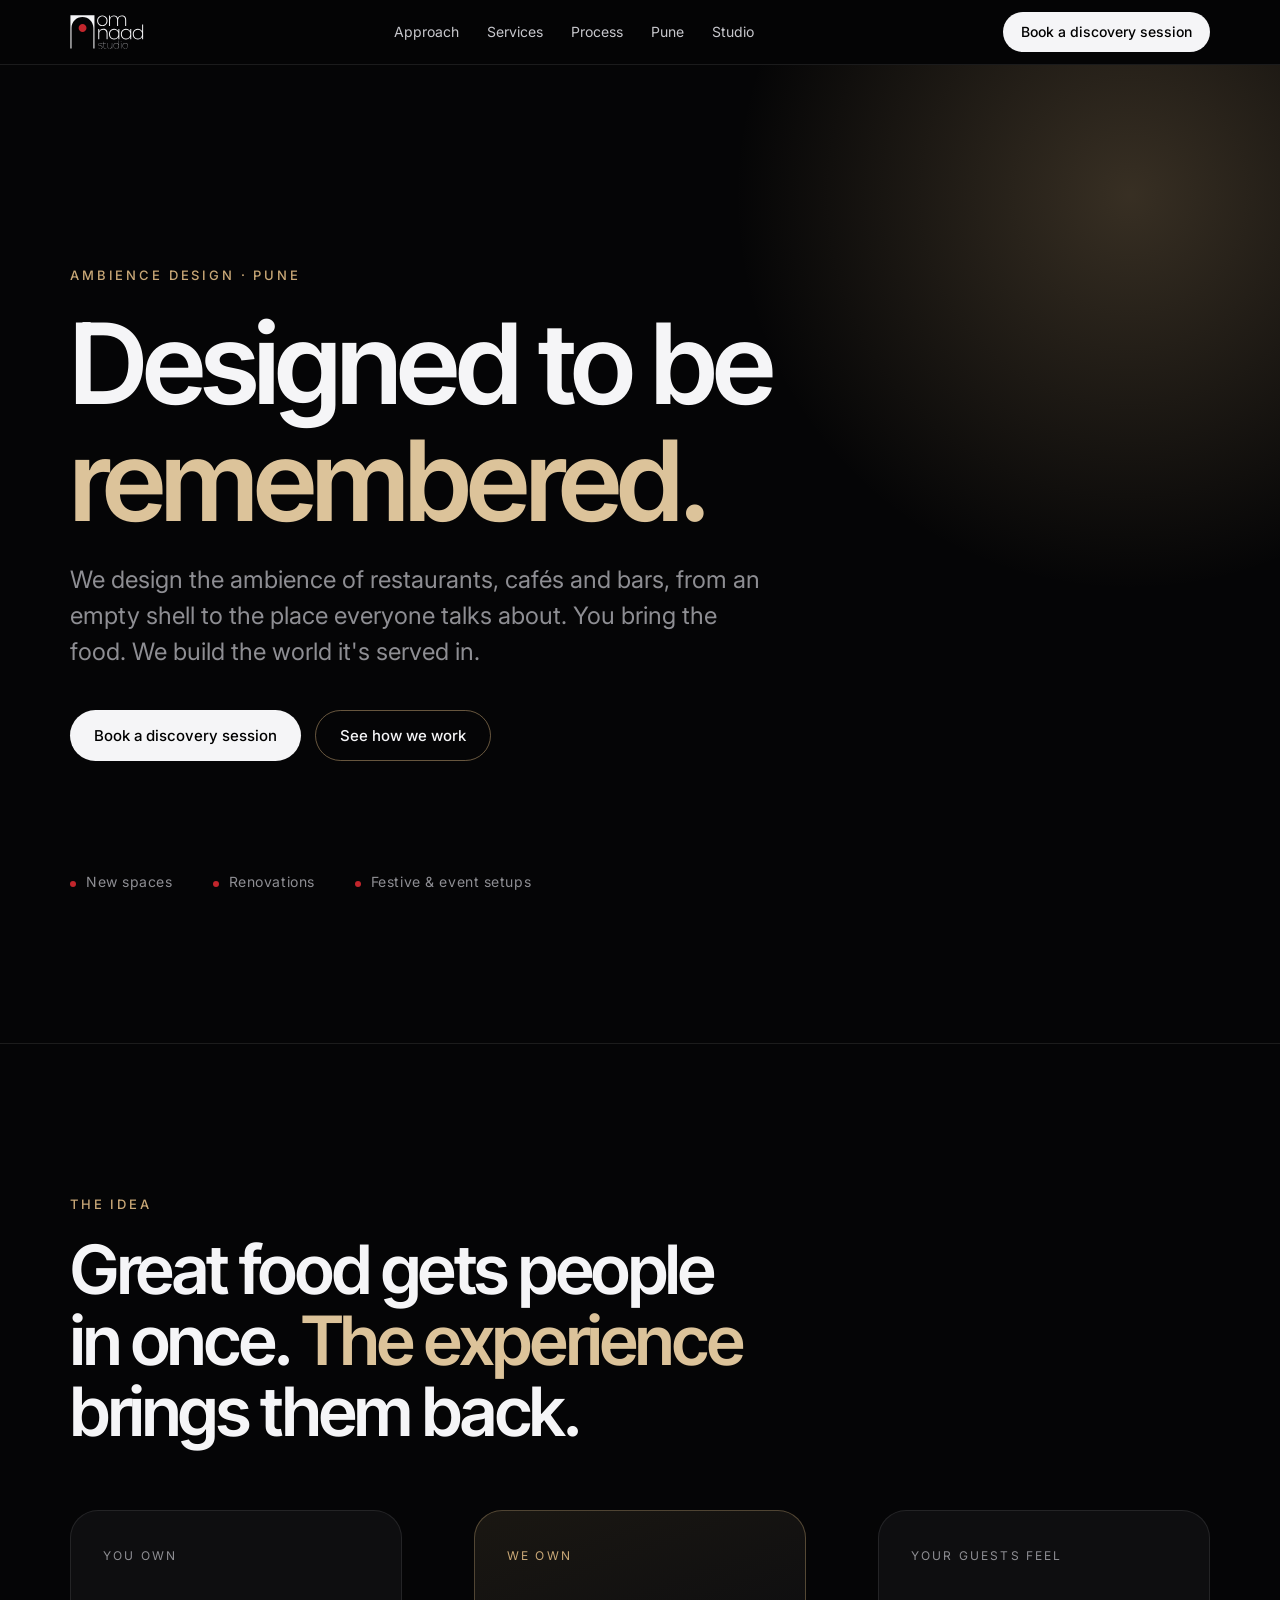
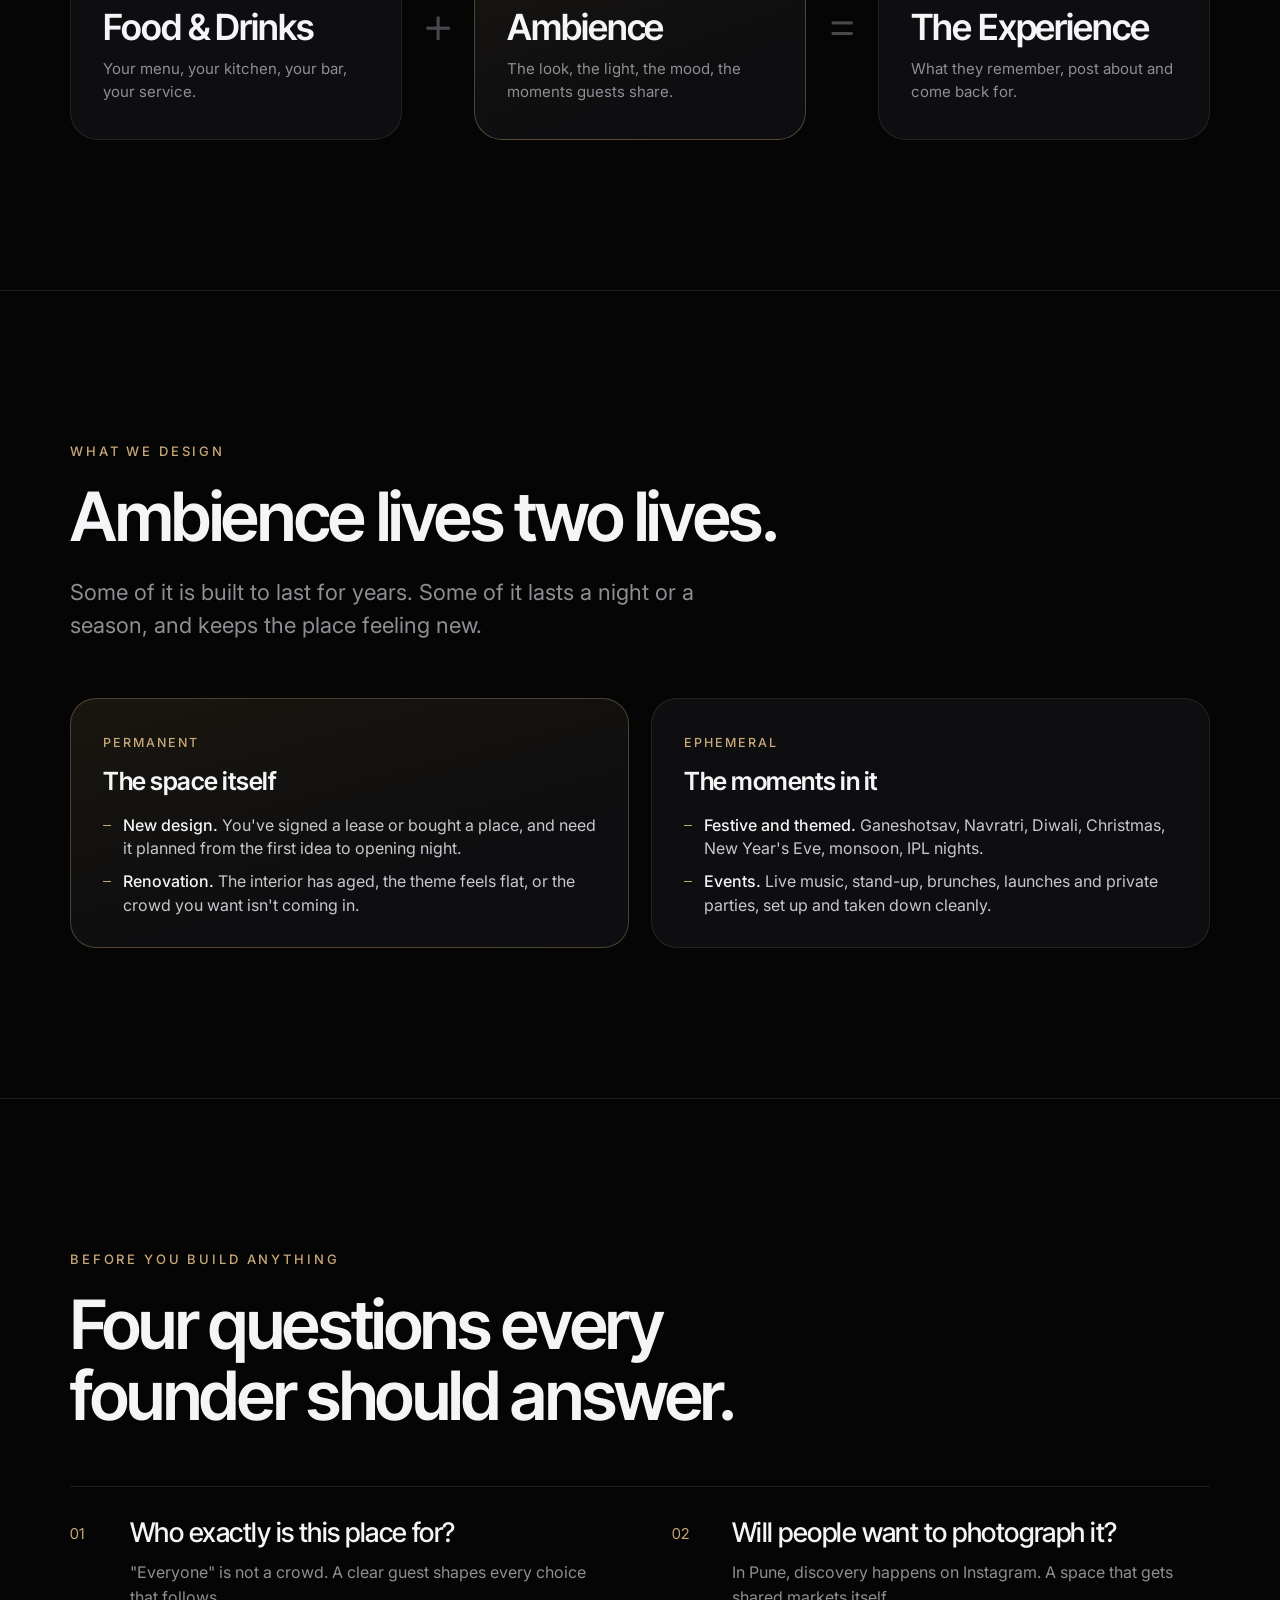
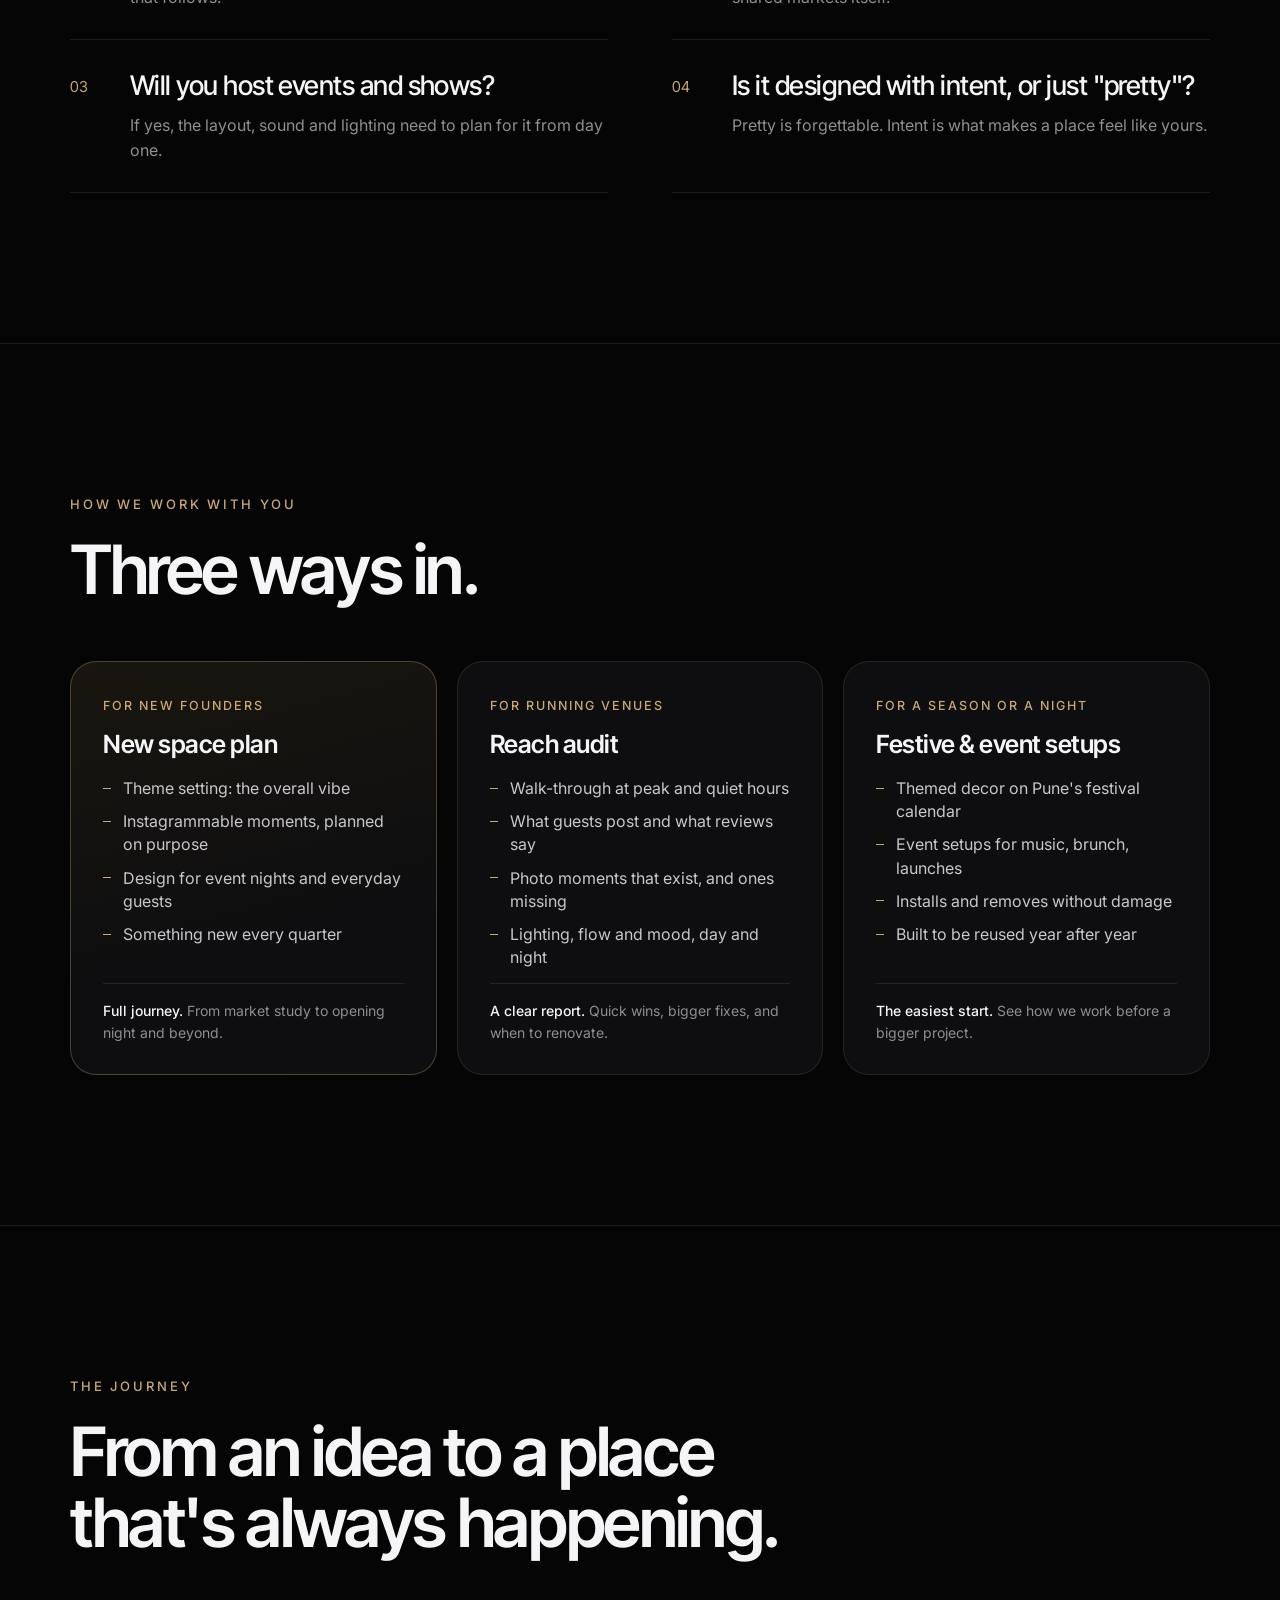
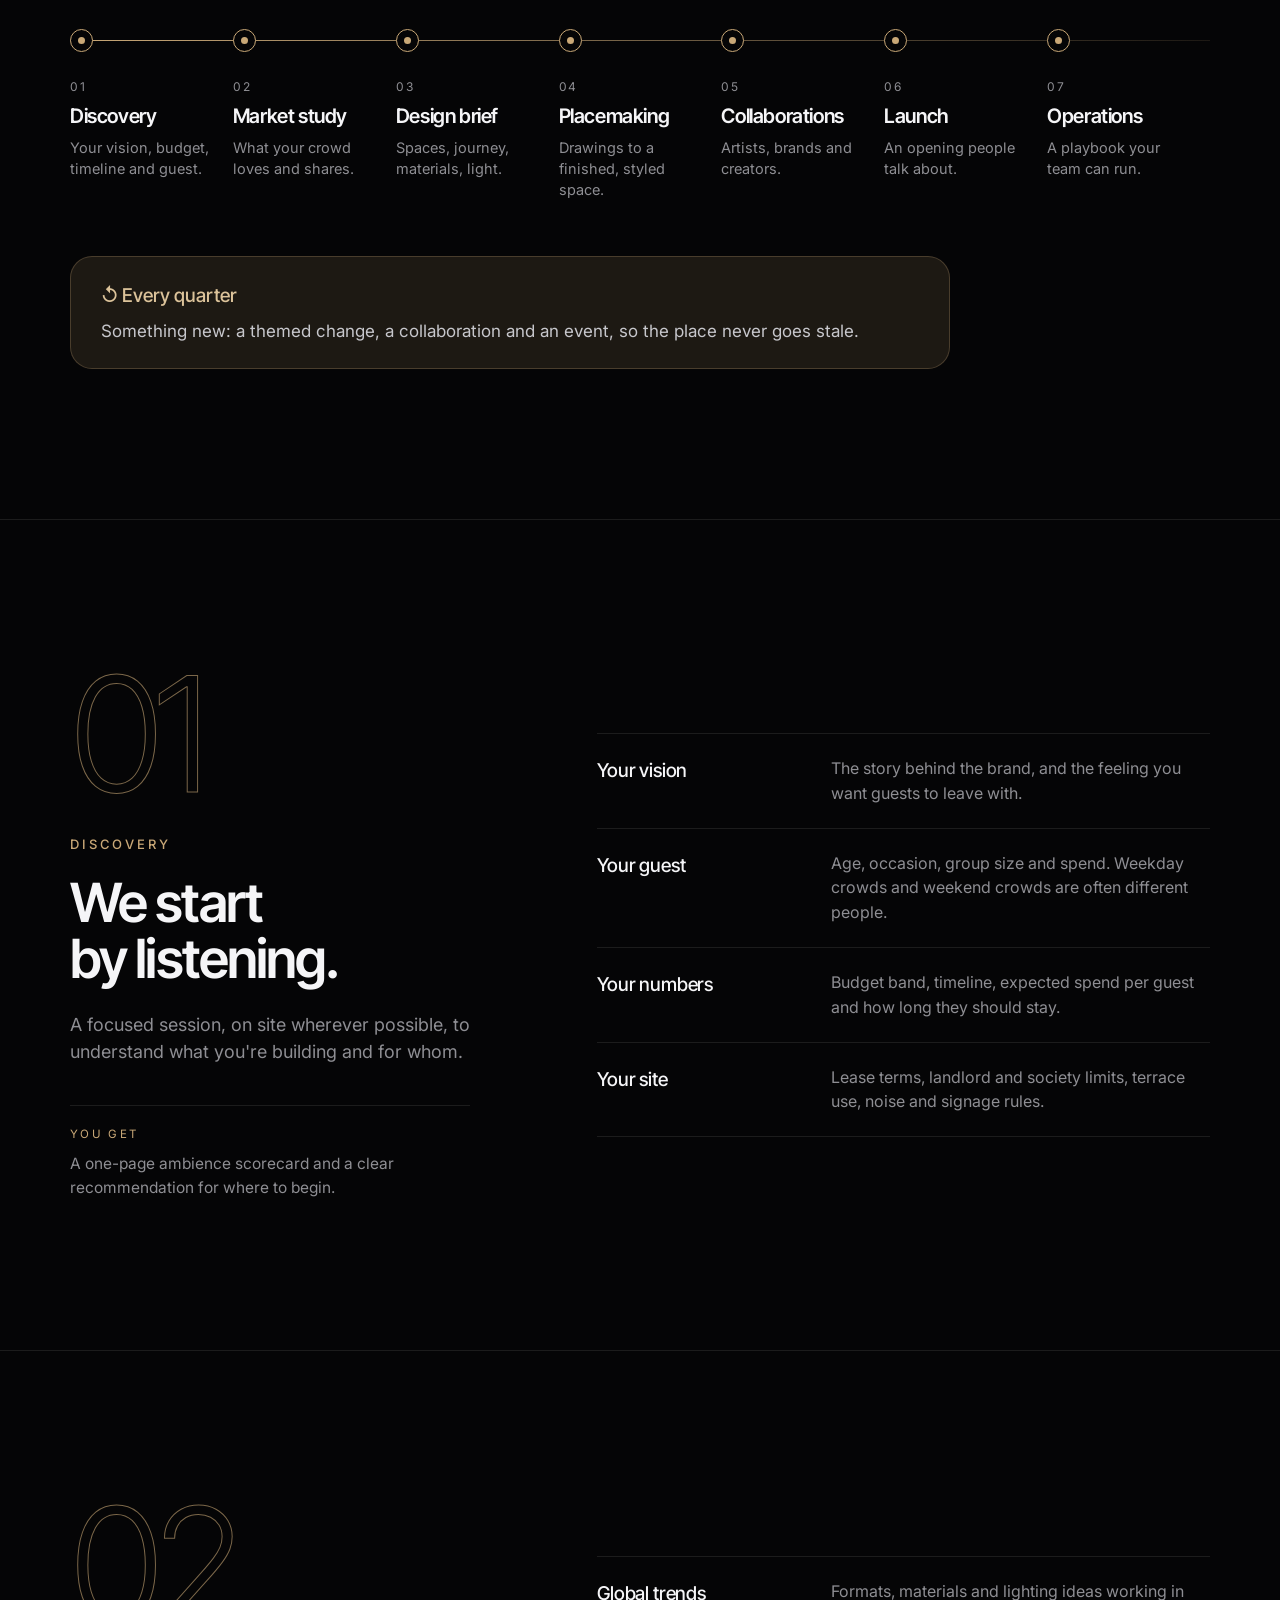
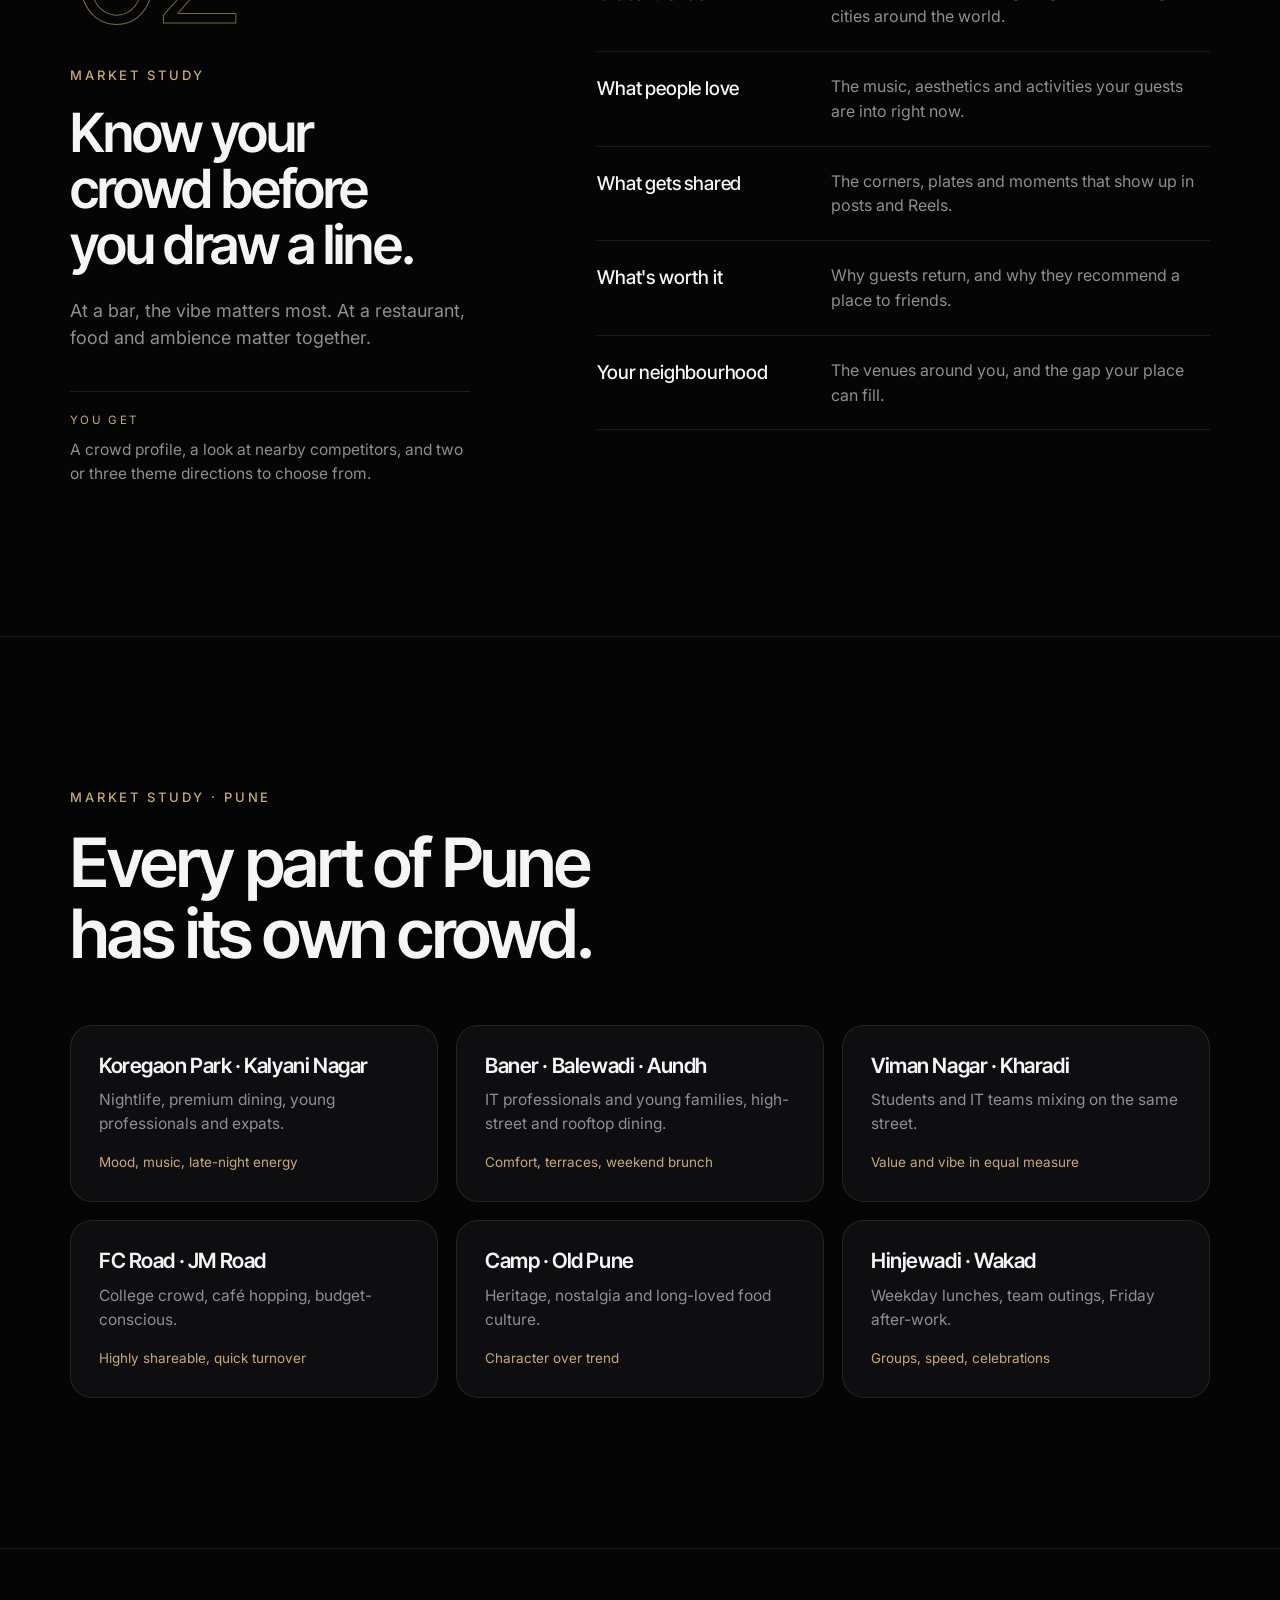
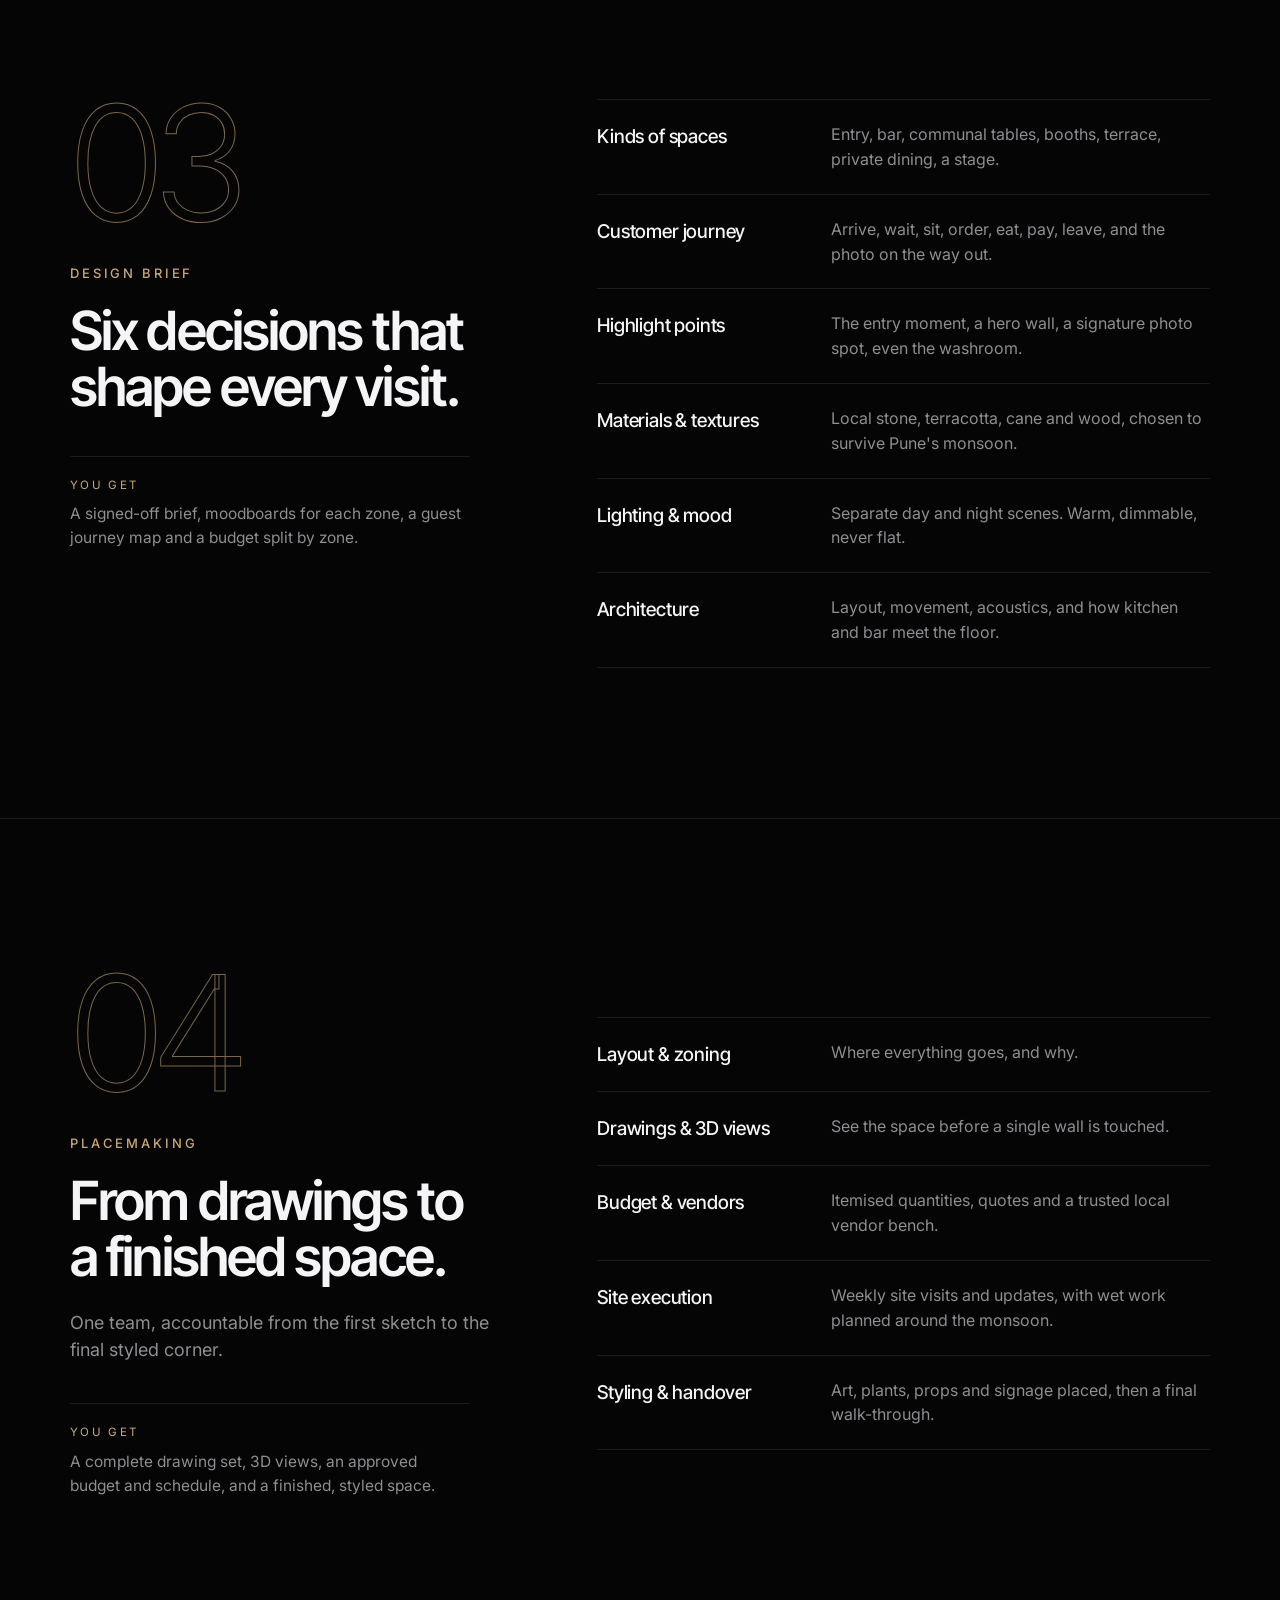
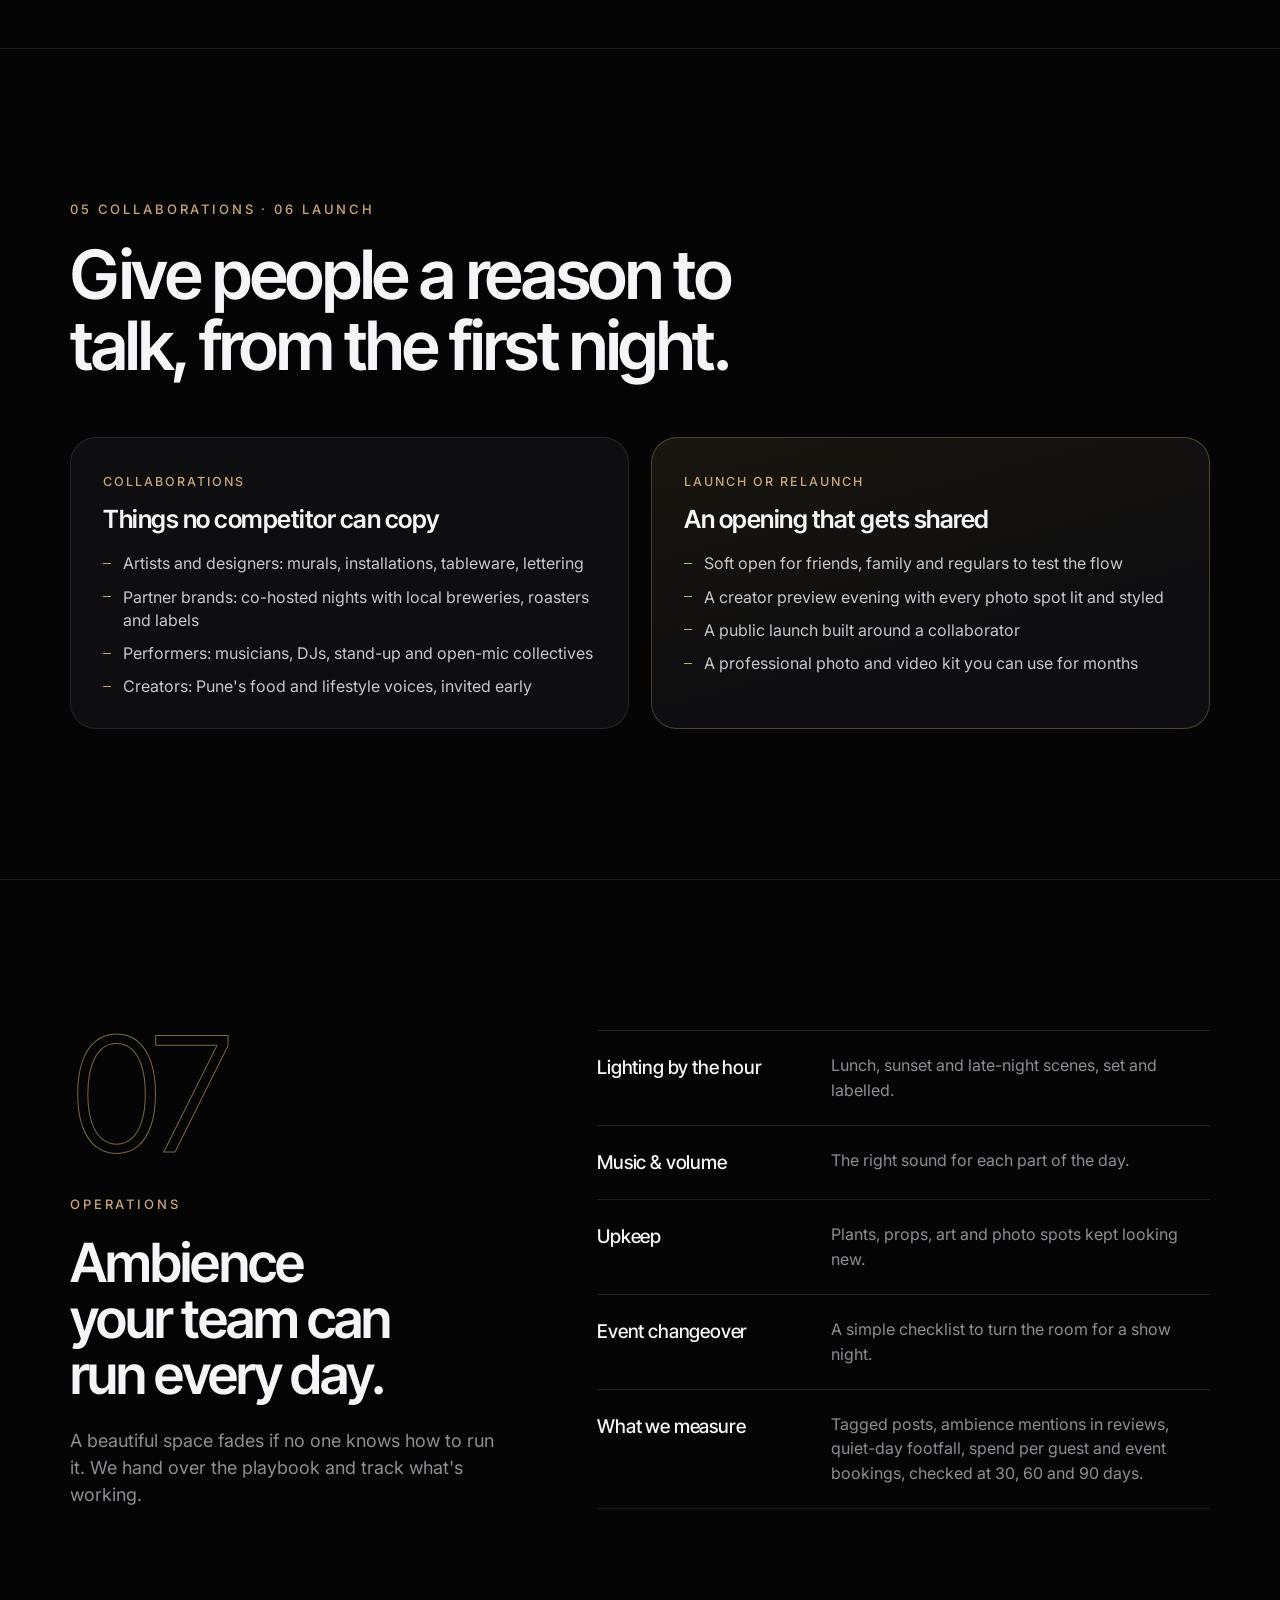
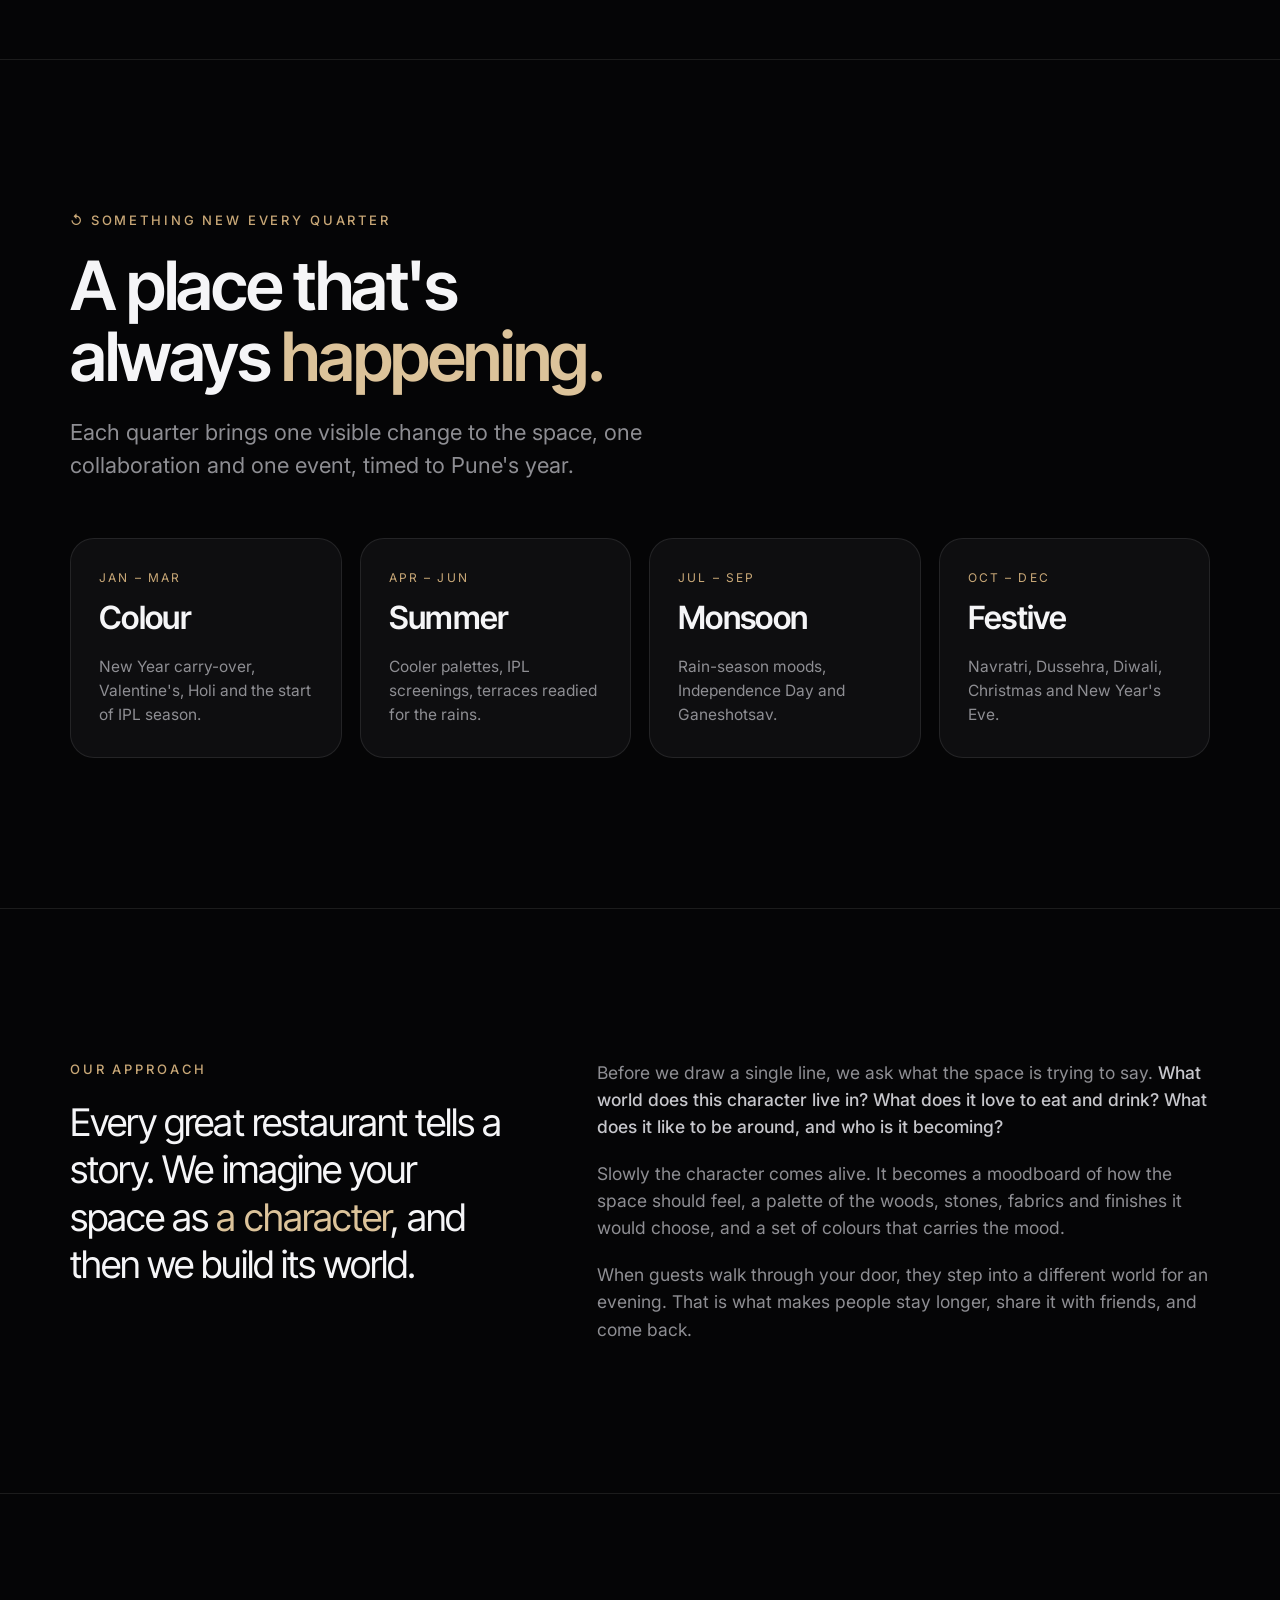
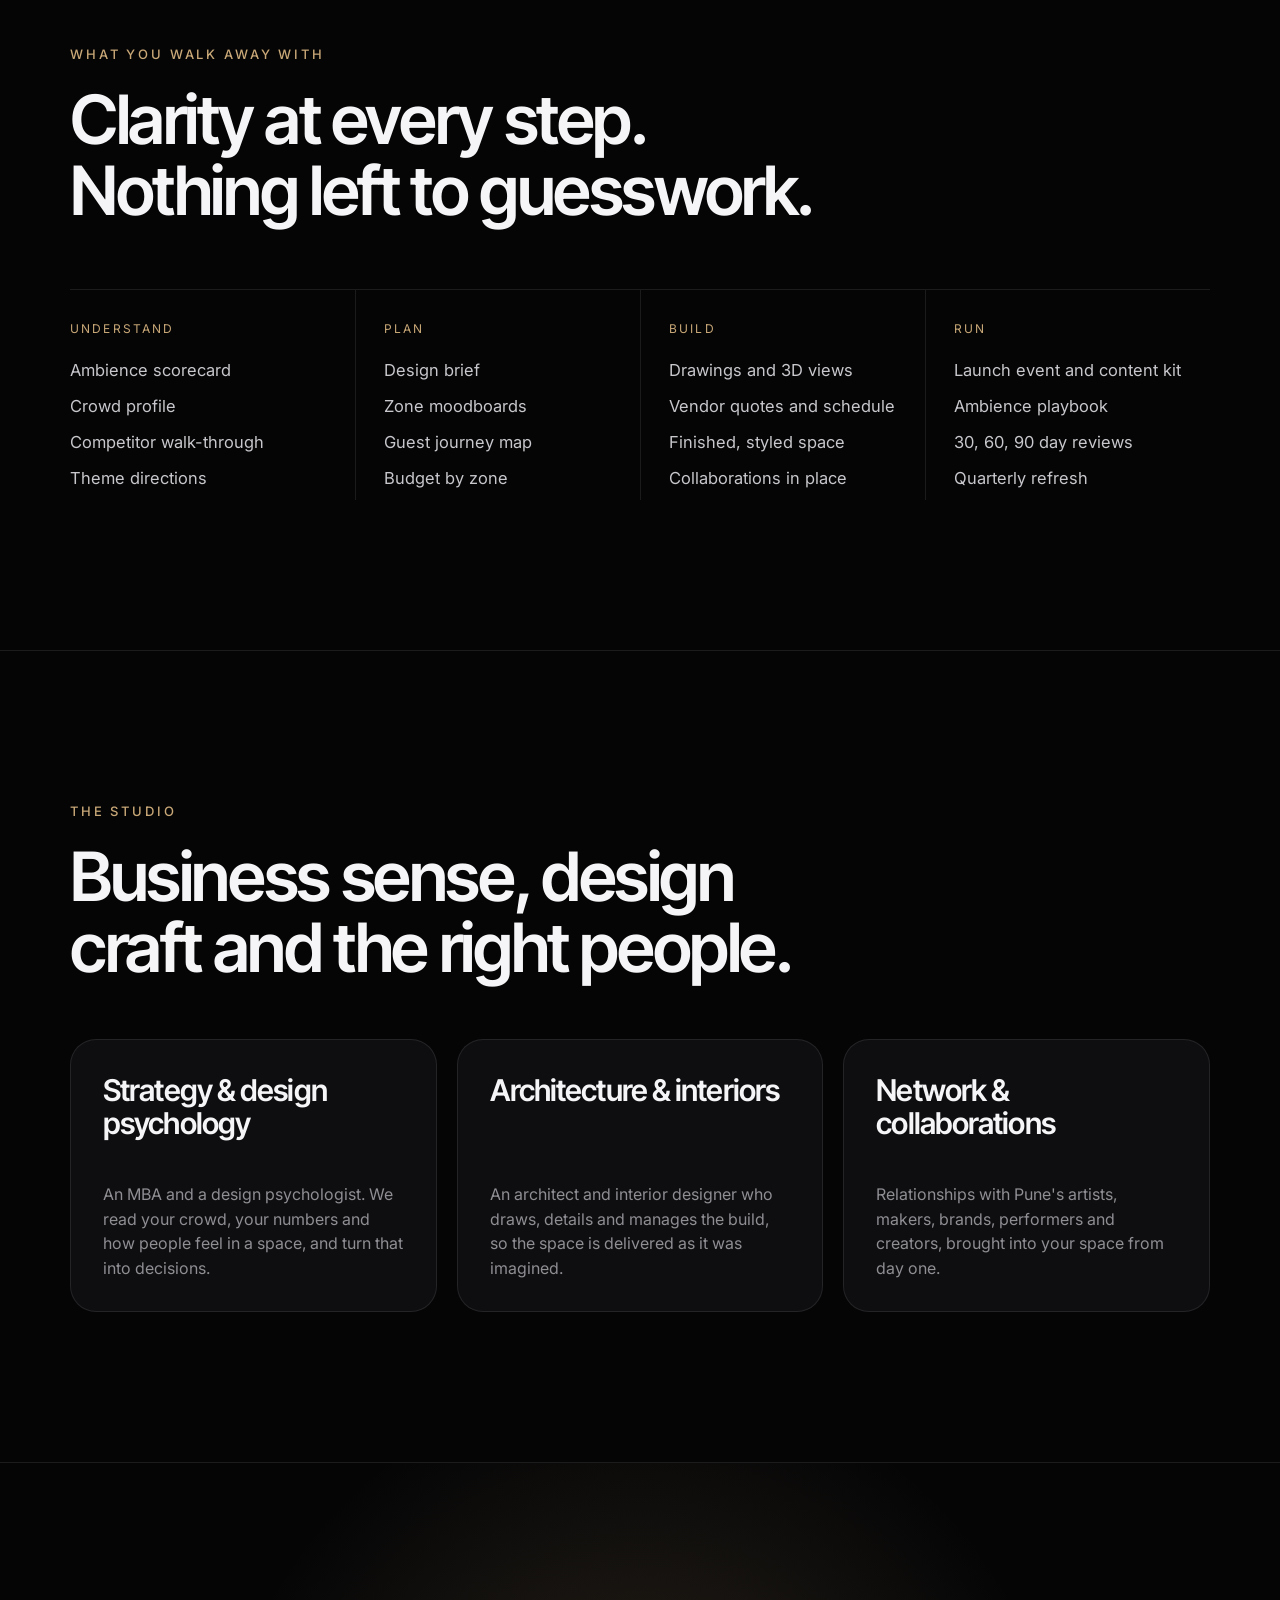
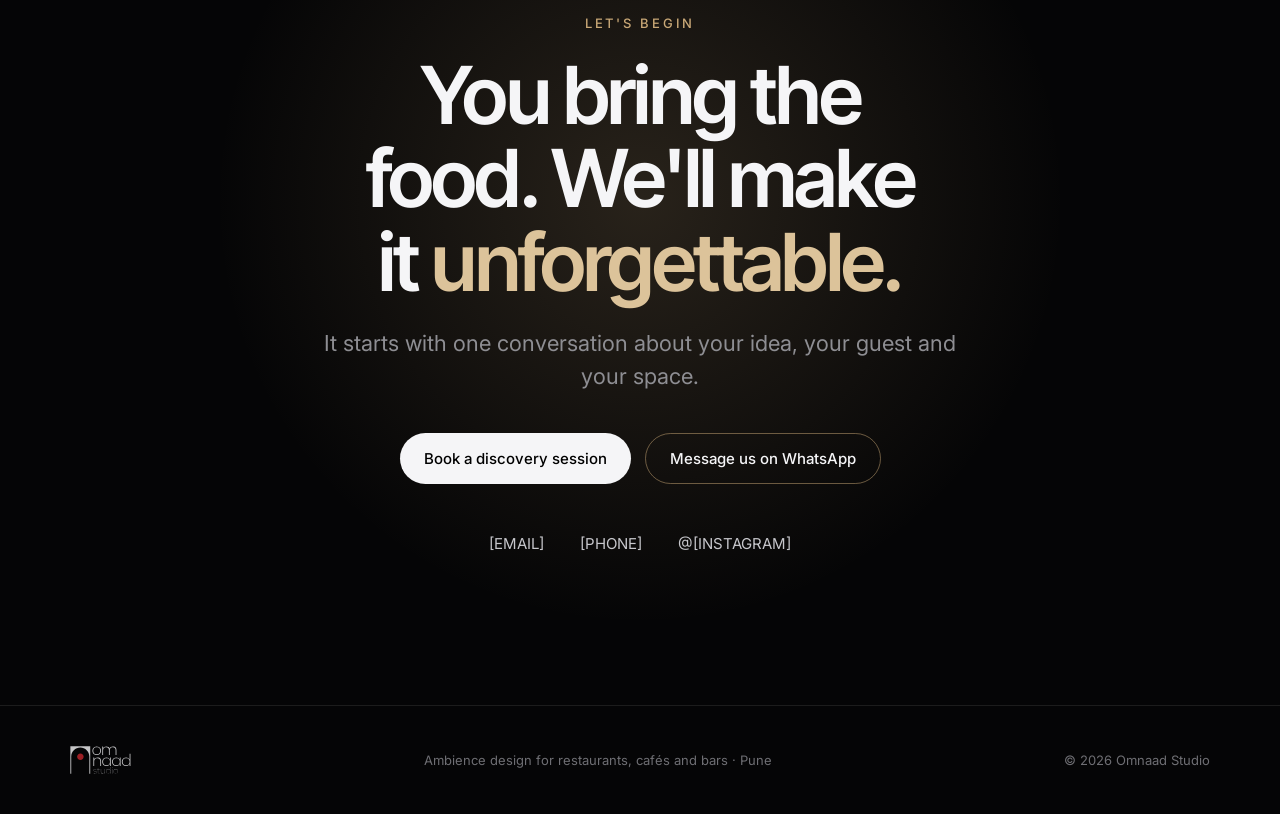
==== public/index.html @ 6bc29b0c "Omnaad Studio website: first version Co-Authored-By: Claude Opus 5.5 <noreply@anthropic.com> Claude-" ====
<!doctype html>
<html lang="en">
<head>
<meta charset="utf-8">
<meta name="viewport" content="width=device-width,initial-scale=1,viewport-fit=cover">
<title>Omnaad Studio · Ambience design for restaurants, cafés and bars in Pune</title>
<meta name="description" content="Omnaad Studio designs the ambience of restaurants, cafés and bars in Pune: new spaces, renovations, festive and event setups. You bring the food. We make it unforgettable.">
<meta name="theme-color" content="#050506">
<meta property="og:title" content="Omnaad Studio · Designed to be remembered">
<meta property="og:description" content="Ambience design for restaurants, cafés and bars in Pune.">
<meta property="og:type" content="website">
<link rel="icon" href="favicon.svg" type="image/svg+xml">
<link rel="apple-touch-icon" href="apple-touch-icon.png">
<link rel="preconnect" href="https://fonts.googleapis.com">
<link rel="preconnect" href="https://fonts.gstatic.com" crossorigin>
<link rel="stylesheet" href="https://fonts.googleapis.com/css2?family=Inter+Tight:wght@300;400;500;600&family=Inter:wght@300;400;500&display=swap">
<style>
/* Omnaad Studio — dark, Apple-like restraint. Near-black ground, one champagne accent, the logo's red dot as the only other colour. */
:root{
  --bg:#050506; --raise:#0E0E10; --raise2:#151517; --line:rgba(255,255,255,.09);
  --text:#F5F5F7; --soft:#C7C7CC; --muted:#8E8E93; --gold:#C9A877; --gold-hi:#DCC39A; --gold-dim:rgba(201,168,119,.12); --red:#C2262C;
  --display:"Inter Tight","SF Pro Display","Helvetica Neue",Arial,sans-serif;
  --body:"Inter","SF Pro Text","Helvetica Neue",Arial,sans-serif;
  --gutter:max(20px, env(safe-area-inset-left, 0px));
  color-scheme:dark;
}
*{box-sizing:border-box;margin:0;padding:0}
html{scroll-behavior:smooth;scroll-padding-top:80px;background:var(--bg)}
body{background:var(--bg);color:var(--text);font-family:var(--body);font-size:17px;line-height:1.55;-webkit-font-smoothing:antialiased;overflow-x:hidden}
img,svg{max-width:100%;display:block}
a{color:inherit}
a:focus-visible,button:focus-visible{outline:2px solid var(--gold);outline-offset:3px;border-radius:6px}
.wrap{max-width:1180px;margin:0 auto;padding-left:var(--gutter);padding-right:max(20px, env(safe-area-inset-right, 0px))}
h1,h2,h3{font-family:var(--display);font-weight:600;letter-spacing:-.035em;line-height:1.04;text-wrap:balance}
h1{font-size:clamp(48px,9vw,112px)}
h2{font-size:clamp(36px,5.6vw,68px);max-width:18ch}
h3{font-size:clamp(21px,2.2vw,25px);letter-spacing:-.02em;line-height:1.18}
.eyebrow{font-size:13px;letter-spacing:.22em;text-transform:uppercase;color:var(--gold);font-weight:500;margin-bottom:20px}
.lede{font-size:clamp(18px,1.8vw,22px);line-height:1.5;color:var(--muted);max-width:46ch;margin-top:24px}
.gold{color:var(--gold-hi)}
section{padding-block:clamp(80px,12vw,150px)}
section+section{border-top:1px solid var(--line)}

/* nav */
.nav{position:sticky;top:0;z-index:20;background:rgba(5,5,6,.72);backdrop-filter:saturate(180%) blur(20px);-webkit-backdrop-filter:saturate(180%) blur(20px);border-bottom:1px solid var(--line);padding-top:env(safe-area-inset-top,0px)}
.nav .wrap{display:flex;align-items:center;justify-content:space-between;height:64px;gap:24px}
.nav .logo img{height:34px;width:auto}
.nav ul{display:flex;gap:28px;list-style:none;font-size:14px;color:var(--soft)}
.nav ul a{text-decoration:none;transition:color .2s}
.nav ul a:hover{color:var(--text)}
.btn{display:inline-flex;align-items:center;gap:10px;padding:13px 24px;border-radius:999px;font-size:15px;font-weight:500;text-decoration:none;transition:background .2s,border-color .2s,color .2s;white-space:nowrap}
.btn.primary{background:var(--text);color:#000}
.btn.primary:hover{background:var(--gold-hi)}
.btn.ghost{border:1px solid rgba(201,168,119,.5);color:var(--text)}
.btn.ghost:hover{border-color:var(--gold);background:var(--gold-dim)}
.btn.small{padding:9px 18px;font-size:14px}
@media (max-width:900px){.nav ul{display:none}}

/* hero */
.hero{position:relative;overflow:hidden;padding-block:clamp(110px,16vw,200px) clamp(90px,12vw,150px)}
.hero::before{content:"";position:absolute;width:900px;height:900px;right:-300px;top:-320px;background:radial-gradient(circle,rgba(201,168,119,.26),rgba(201,168,119,0) 62%);pointer-events:none}
.hero .wrap{position:relative}
.hero h1{max-width:11ch}
.hero .lede{font-size:clamp(19px,2vw,24px)}
.actions{display:flex;flex-wrap:wrap;gap:14px;margin-top:40px}
.hero .meta{margin-top:clamp(64px,9vw,110px);display:flex;flex-wrap:wrap;gap:12px 40px;color:var(--muted);font-size:14px;letter-spacing:.04em}
.hero .meta span::before{content:"";display:inline-block;width:6px;height:6px;border-radius:50%;background:var(--red);margin-right:10px;vertical-align:middle}

/* equation */
.eq{display:grid;grid-template-columns:1fr auto 1fr auto 1fr;align-items:stretch;gap:20px;margin-top:64px}
.term{border-radius:28px;padding:36px 32px;background:var(--raise);border:1px solid var(--line);display:flex;flex-direction:column;justify-content:space-between;gap:40px;min-height:230px}
.term.us{background:linear-gradient(160deg,#1A1712,#0E0E10 70%);border-color:rgba(201,168,119,.35)}
.op{align-self:center;font-family:var(--display);font-size:52px;color:#48484D;font-weight:300}
.k{font-size:12px;letter-spacing:.18em;text-transform:uppercase;color:var(--muted)}
.term.us .k{color:var(--gold)}
.term .v{font-family:var(--display);font-size:clamp(28px,3vw,36px);font-weight:600;letter-spacing:-.03em;line-height:1.05}
.term .d{font-size:15px;color:var(--muted);margin-top:10px}
@media (max-width:860px){.eq{grid-template-columns:1fr}.op{justify-self:center;line-height:1}.term{min-height:0}}

/* cards */
.grid2{display:grid;grid-template-columns:repeat(2,minmax(0,1fr));gap:22px;margin-top:56px}
.grid3{display:grid;grid-template-columns:repeat(3,minmax(0,1fr));gap:20px;margin-top:56px}
@media (max-width:900px){.grid3{grid-template-columns:1fr}}
@media (max-width:760px){.grid2{grid-template-columns:1fr}}
.card{background:var(--raise);border:1px solid var(--line);border-radius:26px;padding:34px 32px 30px;display:flex;flex-direction:column;gap:14px;min-width:0}
.card.feature{background:linear-gradient(165deg,#19160F,#0E0E10 65%);border-color:rgba(201,168,119,.32)}
.card .n{font-size:12.5px;color:var(--gold);letter-spacing:.16em;text-transform:uppercase;font-weight:500}
.card p{color:var(--muted);font-size:16px}
.card ul{list-style:none;display:grid;gap:10px;margin-top:4px}
.card li{font-size:16px;line-height:1.45;color:var(--soft);padding-left:20px;position:relative}
.card li::before{content:"";position:absolute;left:0;top:.66em;width:8px;height:1px;background:var(--gold)}
.card li b{color:var(--text);font-weight:500}
.card .tag{margin-top:auto;padding-top:16px;border-top:1px solid var(--line);font-size:14px;color:var(--muted)}
.card .tag b{color:var(--text);font-weight:500}

/* questions */
.qgrid{display:grid;grid-template-columns:repeat(2,minmax(0,1fr));gap:0 64px;margin-top:56px;border-top:1px solid var(--line)}
@media (max-width:760px){.qgrid{grid-template-columns:1fr}}
.qrow{display:grid;grid-template-columns:48px 1fr;gap:12px;padding:30px 0;border-bottom:1px solid var(--line)}
.qrow .i{font-family:var(--display);color:var(--gold);font-size:15px;padding-top:5px}
.qrow .q{font-family:var(--display);font-size:clamp(22px,2.4vw,27px);font-weight:500;letter-spacing:-.02em;line-height:1.2}
.qrow .a{font-size:16px;color:var(--muted);margin-top:10px}

/* journey overview */
.journey{display:grid;grid-template-columns:repeat(7,minmax(0,1fr));margin-top:72px;position:relative}
.journey::before{content:"";position:absolute;left:0;right:0;top:11px;height:1px;background:linear-gradient(90deg,var(--gold),rgba(201,168,119,.12))}
.jstep{padding-right:16px;position:relative;text-decoration:none;display:block}
.jstep .dot{width:23px;height:23px;border-radius:50%;background:var(--bg);border:1px solid var(--gold);display:grid;place-items:center;margin-bottom:26px}
.jstep .dot::after{content:"";width:7px;height:7px;border-radius:50%;background:var(--gold);transition:transform .2s}
.jstep:hover .dot::after{transform:scale(1.5)}
.jstep .num{font-size:12px;letter-spacing:.16em;color:var(--muted)}
.jstep h3{font-size:20px;margin-top:8px}
.jstep p{font-size:14.5px;color:var(--muted);margin-top:8px;line-height:1.45}
@media (max-width:980px){
  .journey{grid-template-columns:1fr;gap:0}
  .journey::before{left:11px;right:auto;top:0;bottom:0;width:1px;height:auto;background:linear-gradient(180deg,var(--gold),rgba(201,168,119,.12))}
  .jstep{display:grid;grid-template-columns:23px 1fr;column-gap:22px;padding:0 0 26px}
  .jstep .dot{grid-row:span 3;margin:0}
  .jstep h3{margin-top:2px}
}
.loopnote{margin-top:56px;display:flex;flex-wrap:wrap;align-items:center;gap:8px 18px;padding:24px 30px;border-radius:22px;background:var(--gold-dim);border:1px solid rgba(201,168,119,.25);font-size:17px;color:var(--soft);max-width:880px}
.loopnote b{color:var(--gold-hi);font-weight:500;font-family:var(--display);font-size:19px}

/* stage detail */
.stage{display:grid;grid-template-columns:5fr 7fr;gap:clamp(40px,7vw,96px)}
@media (max-width:900px){.stage{grid-template-columns:1fr}}
.stage .left{display:flex;flex-direction:column;min-width:0}
.bignum{font-family:var(--display);font-size:clamp(96px,13vw,160px);font-weight:300;line-height:.8;letter-spacing:-.06em;color:transparent;-webkit-text-stroke:1px rgba(201,168,119,.6);margin-bottom:36px}
.stage h2{font-size:clamp(34px,4.4vw,54px)}
.stage .lede{font-size:18px}
.youget{margin-top:40px;font-size:15.5px;color:var(--muted);max-width:40ch;padding-top:20px;border-top:1px solid var(--line)}
.youget span{display:block;font-size:11.5px;letter-spacing:.2em;text-transform:uppercase;color:var(--gold);margin-bottom:8px}
.items{align-self:center;min-width:0}
.item{display:grid;grid-template-columns:minmax(150px,210px) 1fr;gap:24px;padding:22px 0;border-top:1px solid var(--line)}
.item:last-child{border-bottom:1px solid var(--line)}
.item .t{font-family:var(--display);font-size:19px;font-weight:500;letter-spacing:-.01em}
.item .d{font-size:16px;color:var(--muted)}
@media (max-width:560px){.item{grid-template-columns:1fr;gap:6px}}

/* pune */
.areas{display:grid;grid-template-columns:repeat(3,minmax(0,1fr));gap:18px;margin-top:56px}
@media (max-width:900px){.areas{grid-template-columns:repeat(2,minmax(0,1fr))}}
@media (max-width:600px){.areas{grid-template-columns:1fr}}
.area{padding:28px 28px;border-radius:22px;background:var(--raise);border:1px solid var(--line);transition:border-color .25s,transform .25s}
.area:hover{border-color:rgba(201,168,119,.4);transform:translateY(-2px)}
.area h3{font-size:21px}
.area .who{font-size:15.5px;color:var(--muted);margin-top:10px}
.area .cue{font-size:13.5px;color:var(--gold);margin-top:16px}

/* quarters */
.qs{display:grid;grid-template-columns:repeat(4,minmax(0,1fr));gap:18px;margin-top:56px}
@media (max-width:900px){.qs{grid-template-columns:repeat(2,minmax(0,1fr))}}
@media (max-width:520px){.qs{grid-template-columns:1fr}}
.qtr{padding:30px 28px;border-radius:24px;background:var(--raise);border:1px solid var(--line);min-height:220px;display:flex;flex-direction:column;gap:12px}
.qtr .m{font-size:12px;letter-spacing:.18em;text-transform:uppercase;color:var(--gold)}
.qtr h3{font-size:32px}
.qtr p{font-size:15.5px;color:var(--muted);margin-top:auto}

/* story */
.story{display:grid;grid-template-columns:5fr 7fr;gap:clamp(40px,7vw,96px);align-items:start}
@media (max-width:900px){.story{grid-template-columns:1fr}}
.story blockquote{font-family:var(--display);font-size:clamp(26px,3vw,38px);font-weight:400;letter-spacing:-.025em;line-height:1.25;color:var(--text)}
.story blockquote em{font-style:normal;color:var(--gold-hi)}
.story .body{display:grid;gap:20px;color:var(--muted);font-size:17.5px;max-width:60ch}
.story .body b{color:var(--soft);font-weight:500}

/* deliverables */
.deliv{display:grid;grid-template-columns:repeat(4,minmax(0,1fr));margin-top:64px;border-top:1px solid var(--line)}
.dv{padding:30px 28px 10px 0}
.dv+.dv{padding-left:28px;border-left:1px solid var(--line)}
.dv .k{color:var(--gold)}
.dv ul{list-style:none;margin-top:20px;display:grid;gap:13px}
.dv li{font-size:16.5px;color:var(--soft);line-height:1.4}
@media (max-width:900px){.deliv{grid-template-columns:repeat(2,minmax(0,1fr))}.dv:nth-child(3){border-left:0;padding-left:0}.dv{padding-bottom:30px}}
@media (max-width:520px){.deliv{grid-template-columns:1fr}.dv+.dv{border-left:0;padding-left:0;border-top:1px solid var(--line)}}

/* team */
.member{min-height:260px}
.member .role{font-family:var(--display);font-size:clamp(25px,2.6vw,30px);font-weight:600;letter-spacing:-.03em;line-height:1.1}
.member p{margin-top:auto;padding-top:28px}

/* contact */
.contact{position:relative;overflow:hidden;text-align:center}
.contact::before{content:"";position:absolute;width:1000px;height:1000px;left:50%;top:40%;transform:translate(-50%,-50%);background:radial-gradient(circle,rgba(201,168,119,.18),rgba(201,168,119,0) 60%);pointer-events:none}
.contact .wrap{position:relative;display:flex;flex-direction:column;align-items:center}
.contact h2{max-width:16ch;font-size:clamp(40px,6.4vw,80px)}
.contact .lede{text-align:center}
.contact .actions{justify-content:center}
.channels{display:flex;flex-wrap:wrap;justify-content:center;gap:12px 36px;margin-top:48px;color:var(--muted);font-size:15px}
.channels a{text-decoration:none;color:var(--soft)}
.channels a:hover{color:var(--gold-hi)}

footer{border-top:1px solid var(--line);padding-block:40px calc(40px + env(safe-area-inset-bottom,0px));color:#6E6E73;font-size:13px}
footer .wrap{display:flex;flex-wrap:wrap;justify-content:space-between;gap:16px;align-items:center}
footer img{height:28px;width:auto;opacity:.8}

@media (prefers-reduced-motion:reduce){html{scroll-behavior:auto}*{transition:none!important}}
</style>
</head>
<body>

<header class="nav">
  <div class="wrap">
    <a href="#top" class="logo" aria-label="Omnaad Studio, back to top"><img src="logo.svg" alt="Omnaad Studio" width="74" height="34"></a>
    <nav aria-label="Main">
      <ul>
        <li><a href="#idea">Approach</a></li>
        <li><a href="#services">Services</a></li>
        <li><a href="#journey">Process</a></li>
        <li><a href="#pune">Pune</a></li>
        <li><a href="#studio">Studio</a></li>
      </ul>
    </nav>
    <a href="#contact" class="btn primary small">Book a discovery session</a>
  </div>
</header>

<main id="top">

<!-- HERO -->
<section class="hero">
  <div class="wrap">
    <div class="eyebrow">Ambience design · Pune</div>
    <h1>Designed to be <span class="gold">remembered.</span></h1>
    <p class="lede">We design the ambience of restaurants, cafés and bars, from an empty shell to the place everyone talks about. You bring the food. We build the world it's served in.</p>
    <div class="actions">
      <a href="#contact" class="btn primary">Book a discovery session</a>
      <a href="#journey" class="btn ghost">See how we work</a>
    </div>
    <div class="meta"><span>New spaces</span><span>Renovations</span><span>Festive &amp; event setups</span></div>
  </div>
</section>

<!-- IDEA -->
<section id="idea">
  <div class="wrap">
    <div class="eyebrow">The idea</div>
    <h2>Great food gets people in once. <span class="gold">The experience</span> brings them back.</h2>
    <div class="eq">
      <div class="term"><span class="k">You own</span><div><div class="v">Food &amp; Drinks</div><div class="d">Your menu, your kitchen, your bar, your service.</div></div></div>
      <div class="op" aria-hidden="true">+</div>
      <div class="term us"><span class="k">We own</span><div><div class="v">Ambience</div><div class="d">The look, the light, the mood, the moments guests share.</div></div></div>
      <div class="op" aria-hidden="true">=</div>
      <div class="term"><span class="k">Your guests feel</span><div><div class="v">The Experience</div><div class="d">What they remember, post about and come back for.</div></div></div>
    </div>
  </div>
</section>

<!-- TWO LIVES -->
<section>
  <div class="wrap">
    <div class="eyebrow">What we design</div>
    <h2>Ambience lives two lives.</h2>
    <p class="lede">Some of it is built to last for years. Some of it lasts a night or a season, and keeps the place feeling new.</p>
    <div class="grid2">
      <div class="card feature">
        <div class="n">Permanent</div>
        <h3>The space itself</h3>
        <ul>
          <li><b>New design.</b> You've signed a lease or bought a place, and need it planned from the first idea to opening night.</li>
          <li><b>Renovation.</b> The interior has aged, the theme feels flat, or the crowd you want isn't coming in.</li>
        </ul>
      </div>
      <div class="card">
        <div class="n">Ephemeral</div>
        <h3>The moments in it</h3>
        <ul>
          <li><b>Festive and themed.</b> Ganeshotsav, Navratri, Diwali, Christmas, New Year's Eve, monsoon, IPL nights.</li>
          <li><b>Events.</b> Live music, stand-up, brunches, launches and private parties, set up and taken down cleanly.</li>
        </ul>
      </div>
    </div>
  </div>
</section>

<!-- QUESTIONS -->
<section>
  <div class="wrap">
    <div class="eyebrow">Before you build anything</div>
    <h2>Four questions every founder should answer.</h2>
    <div class="qgrid">
      <div class="qrow"><span class="i">01</span><div><div class="q">Who exactly is this place for?</div><div class="a">"Everyone" is not a crowd. A clear guest shapes every choice that follows.</div></div></div>
      <div class="qrow"><span class="i">02</span><div><div class="q">Will people want to photograph it?</div><div class="a">In Pune, discovery happens on Instagram. A space that gets shared markets itself.</div></div></div>
      <div class="qrow"><span class="i">03</span><div><div class="q">Will you host events and shows?</div><div class="a">If yes, the layout, sound and lighting need to plan for it from day one.</div></div></div>
      <div class="qrow"><span class="i">04</span><div><div class="q">Is it designed with intent, or just "pretty"?</div><div class="a">Pretty is forgettable. Intent is what makes a place feel like yours.</div></div></div>
    </div>
  </div>
</section>

<!-- SERVICES -->
<section id="services">
  <div class="wrap">
    <div class="eyebrow">How we work with you</div>
    <h2>Three ways in.</h2>
    <div class="grid3">
      <div class="card feature">
        <div class="n">For new founders</div>
        <h3>New space plan</h3>
        <ul>
          <li>Theme setting: the overall vibe</li>
          <li>Instagrammable moments, planned on purpose</li>
          <li>Design for event nights and everyday guests</li>
          <li>Something new every quarter</li>
        </ul>
        <div class="tag"><b>Full journey.</b> From market study to opening night and beyond.</div>
      </div>
      <div class="card">
        <div class="n">For running venues</div>
        <h3>Reach audit</h3>
        <ul>
          <li>Walk-through at peak and quiet hours</li>
          <li>What guests post and what reviews say</li>
          <li>Photo moments that exist, and ones missing</li>
          <li>Lighting, flow and mood, day and night</li>
        </ul>
        <div class="tag"><b>A clear report.</b> Quick wins, bigger fixes, and when to renovate.</div>
      </div>
      <div class="card">
        <div class="n">For a season or a night</div>
        <h3>Festive &amp; event setups</h3>
        <ul>
          <li>Themed decor on Pune's festival calendar</li>
          <li>Event setups for music, brunch, launches</li>
          <li>Installs and removes without damage</li>
          <li>Built to be reused year after year</li>
        </ul>
        <div class="tag"><b>The easiest start.</b> See how we work before a bigger project.</div>
      </div>
    </div>
  </div>
</section>

<!-- JOURNEY -->
<section id="journey">
  <div class="wrap">
    <div class="eyebrow">The journey</div>
    <h2>From an idea to a place that's always happening.</h2>
    <div class="journey">
      <a class="jstep" href="#step-1"><div class="dot"></div><div class="num">01</div><h3>Discovery</h3><p>Your vision, budget, timeline and guest.</p></a>
      <a class="jstep" href="#step-2"><div class="dot"></div><div class="num">02</div><h3>Market study</h3><p>What your crowd loves and shares.</p></a>
      <a class="jstep" href="#step-3"><div class="dot"></div><div class="num">03</div><h3>Design brief</h3><p>Spaces, journey, materials, light.</p></a>
      <a class="jstep" href="#step-4"><div class="dot"></div><div class="num">04</div><h3>Placemaking</h3><p>Drawings to a finished, styled space.</p></a>
      <a class="jstep" href="#step-5"><div class="dot"></div><div class="num">05</div><h3>Collaborations</h3><p>Artists, brands and creators.</p></a>
      <a class="jstep" href="#step-5"><div class="dot"></div><div class="num">06</div><h3>Launch</h3><p>An opening people talk about.</p></a>
      <a class="jstep" href="#step-7"><div class="dot"></div><div class="num">07</div><h3>Operations</h3><p>A playbook your team can run.</p></a>
    </div>
    <div class="loopnote"><b>↺ Every quarter</b>Something new: a themed change, a collaboration and an event, so the place never goes stale.</div>
  </div>
</section>

<!-- 01 -->
<section id="step-1">
  <div class="wrap stage">
    <div class="left">
      <div class="bignum" aria-hidden="true">01</div>
      <div class="eyebrow">Discovery</div>
      <h2>We start by listening.</h2>
      <p class="lede">A focused session, on site wherever possible, to understand what you're building and for whom.</p>
      <div class="youget"><span>You get</span>A one-page ambience scorecard and a clear recommendation for where to begin.</div>
    </div>
    <div class="items">
      <div class="item"><div class="t">Your vision</div><div class="d">The story behind the brand, and the feeling you want guests to leave with.</div></div>
      <div class="item"><div class="t">Your guest</div><div class="d">Age, occasion, group size and spend. Weekday crowds and weekend crowds are often different people.</div></div>
      <div class="item"><div class="t">Your numbers</div><div class="d">Budget band, timeline, expected spend per guest and how long they should stay.</div></div>
      <div class="item"><div class="t">Your site</div><div class="d">Lease terms, landlord and society limits, terrace use, noise and signage rules.</div></div>
    </div>
  </div>
</section>

<!-- 02 -->
<section id="step-2">
  <div class="wrap stage">
    <div class="left">
      <div class="bignum" aria-hidden="true">02</div>
      <div class="eyebrow">Market study</div>
      <h2>Know your crowd before you draw a line.</h2>
      <p class="lede">At a bar, the vibe matters most. At a restaurant, food and ambience matter together.</p>
      <div class="youget"><span>You get</span>A crowd profile, a look at nearby competitors, and two or three theme directions to choose from.</div>
    </div>
    <div class="items">
      <div class="item"><div class="t">Global trends</div><div class="d">Formats, materials and lighting ideas working in cities around the world.</div></div>
      <div class="item"><div class="t">What people love</div><div class="d">The music, aesthetics and activities your guests are into right now.</div></div>
      <div class="item"><div class="t">What gets shared</div><div class="d">The corners, plates and moments that show up in posts and Reels.</div></div>
      <div class="item"><div class="t">What's worth it</div><div class="d">Why guests return, and why they recommend a place to friends.</div></div>
      <div class="item"><div class="t">Your neighbourhood</div><div class="d">The venues around you, and the gap your place can fill.</div></div>
    </div>
  </div>
</section>

<!-- PUNE -->
<section id="pune">
  <div class="wrap">
    <div class="eyebrow">Market study · Pune</div>
    <h2>Every part of Pune has its own crowd.</h2>
    <div class="areas">
      <div class="area"><h3>Koregaon Park · Kalyani Nagar</h3><div class="who">Nightlife, premium dining, young professionals and expats.</div><div class="cue">Mood, music, late-night energy</div></div>
      <div class="area"><h3>Baner · Balewadi · Aundh</h3><div class="who">IT professionals and young families, high-street and rooftop dining.</div><div class="cue">Comfort, terraces, weekend brunch</div></div>
      <div class="area"><h3>Viman Nagar · Kharadi</h3><div class="who">Students and IT teams mixing on the same street.</div><div class="cue">Value and vibe in equal measure</div></div>
      <div class="area"><h3>FC Road · JM Road</h3><div class="who">College crowd, café hopping, budget-conscious.</div><div class="cue">Highly shareable, quick turnover</div></div>
      <div class="area"><h3>Camp · Old Pune</h3><div class="who">Heritage, nostalgia and long-loved food culture.</div><div class="cue">Character over trend</div></div>
      <div class="area"><h3>Hinjewadi · Wakad</h3><div class="who">Weekday lunches, team outings, Friday after-work.</div><div class="cue">Groups, speed, celebrations</div></div>
    </div>
  </div>
</section>

<!-- 03 -->
<section id="step-3">
  <div class="wrap stage">
    <div class="left">
      <div class="bignum" aria-hidden="true">03</div>
      <div class="eyebrow">Design brief</div>
      <h2>Six decisions that shape every visit.</h2>
      <div class="youget"><span>You get</span>A signed-off brief, moodboards for each zone, a guest journey map and a budget split by zone.</div>
    </div>
    <div class="items">
      <div class="item"><div class="t">Kinds of spaces</div><div class="d">Entry, bar, communal tables, booths, terrace, private dining, a stage.</div></div>
      <div class="item"><div class="t">Customer journey</div><div class="d">Arrive, wait, sit, order, eat, pay, leave, and the photo on the way out.</div></div>
      <div class="item"><div class="t">Highlight points</div><div class="d">The entry moment, a hero wall, a signature photo spot, even the washroom.</div></div>
      <div class="item"><div class="t">Materials &amp; textures</div><div class="d">Local stone, terracotta, cane and wood, chosen to survive Pune's monsoon.</div></div>
      <div class="item"><div class="t">Lighting &amp; mood</div><div class="d">Separate day and night scenes. Warm, dimmable, never flat.</div></div>
      <div class="item"><div class="t">Architecture</div><div class="d">Layout, movement, acoustics, and how kitchen and bar meet the floor.</div></div>
    </div>
  </div>
</section>

<!-- 04 -->
<section id="step-4">
  <div class="wrap stage">
    <div class="left">
      <div class="bignum" aria-hidden="true">04</div>
      <div class="eyebrow">Placemaking</div>
      <h2>From drawings to a finished space.</h2>
      <p class="lede">One team, accountable from the first sketch to the final styled corner.</p>
      <div class="youget"><span>You get</span>A complete drawing set, 3D views, an approved budget and schedule, and a finished, styled space.</div>
    </div>
    <div class="items">
      <div class="item"><div class="t">Layout &amp; zoning</div><div class="d">Where everything goes, and why.</div></div>
      <div class="item"><div class="t">Drawings &amp; 3D views</div><div class="d">See the space before a single wall is touched.</div></div>
      <div class="item"><div class="t">Budget &amp; vendors</div><div class="d">Itemised quantities, quotes and a trusted local vendor bench.</div></div>
      <div class="item"><div class="t">Site execution</div><div class="d">Weekly site visits and updates, with wet work planned around the monsoon.</div></div>
      <div class="item"><div class="t">Styling &amp; handover</div><div class="d">Art, plants, props and signage placed, then a final walk-through.</div></div>
    </div>
  </div>
</section>

<!-- 05 + 06 -->
<section id="step-5">
  <div class="wrap">
    <div class="eyebrow">05 Collaborations · 06 Launch</div>
    <h2>Give people a reason to talk, from the first night.</h2>
    <div class="grid2">
      <div class="card">
        <div class="n">Collaborations</div>
        <h3>Things no competitor can copy</h3>
        <ul>
          <li>Artists and designers: murals, installations, tableware, lettering</li>
          <li>Partner brands: co-hosted nights with local breweries, roasters and labels</li>
          <li>Performers: musicians, DJs, stand-up and open-mic collectives</li>
          <li>Creators: Pune's food and lifestyle voices, invited early</li>
        </ul>
      </div>
      <div class="card feature">
        <div class="n">Launch or relaunch</div>
        <h3>An opening that gets shared</h3>
        <ul>
          <li>Soft open for friends, family and regulars to test the flow</li>
          <li>A creator preview evening with every photo spot lit and styled</li>
          <li>A public launch built around a collaborator</li>
          <li>A professional photo and video kit you can use for months</li>
        </ul>
      </div>
    </div>
  </div>
</section>

<!-- 07 -->
<section id="step-7">
  <div class="wrap stage">
    <div class="left">
      <div class="bignum" aria-hidden="true">07</div>
      <div class="eyebrow">Operations</div>
      <h2>Ambience your team can run every day.</h2>
      <p class="lede">A beautiful space fades if no one knows how to run it. We hand over the playbook and track what's working.</p>
    </div>
    <div class="items">
      <div class="item"><div class="t">Lighting by the hour</div><div class="d">Lunch, sunset and late-night scenes, set and labelled.</div></div>
      <div class="item"><div class="t">Music &amp; volume</div><div class="d">The right sound for each part of the day.</div></div>
      <div class="item"><div class="t">Upkeep</div><div class="d">Plants, props, art and photo spots kept looking new.</div></div>
      <div class="item"><div class="t">Event changeover</div><div class="d">A simple checklist to turn the room for a show night.</div></div>
      <div class="item"><div class="t">What we measure</div><div class="d">Tagged posts, ambience mentions in reviews, quiet-day footfall, spend per guest and event bookings, checked at 30, 60 and 90 days.</div></div>
    </div>
  </div>
</section>

<!-- QUARTERLY -->
<section id="quarterly">
  <div class="wrap">
    <div class="eyebrow">↺ Something new every quarter</div>
    <h2>A place that's always <span class="gold">happening.</span></h2>
    <p class="lede">Each quarter brings one visible change to the space, one collaboration and one event, timed to Pune's year.</p>
    <div class="qs">
      <div class="qtr"><span class="m">Jan – Mar</span><h3>Colour</h3><p>New Year carry-over, Valentine's, Holi and the start of IPL season.</p></div>
      <div class="qtr"><span class="m">Apr – Jun</span><h3>Summer</h3><p>Cooler palettes, IPL screenings, terraces readied for the rains.</p></div>
      <div class="qtr"><span class="m">Jul – Sep</span><h3>Monsoon</h3><p>Rain-season moods, Independence Day and Ganeshotsav.</p></div>
      <div class="qtr"><span class="m">Oct – Dec</span><h3>Festive</h3><p>Navratri, Dussehra, Diwali, Christmas and New Year's Eve.</p></div>
    </div>
  </div>
</section>

<!-- STORY -->
<section>
  <div class="wrap story">
    <div>
      <div class="eyebrow">Our approach</div>
      <blockquote>Every great restaurant tells a story. We imagine your space as <em>a character</em>, and then we build its world.</blockquote>
    </div>
    <div class="body">
      <p>Before we draw a single line, we ask what the space is trying to say. <b>What world does this character live in? What does it love to eat and drink? What does it like to be around, and who is it becoming?</b></p>
      <p>Slowly the character comes alive. It becomes a moodboard of how the space should feel, a palette of the woods, stones, fabrics and finishes it would choose, and a set of colours that carries the mood.</p>
      <p>When guests walk through your door, they step into a different world for an evening. That is what makes people stay longer, share it with friends, and come back.</p>
    </div>
  </div>
</section>

<!-- DELIVERABLES -->
<section>
  <div class="wrap">
    <div class="eyebrow">What you walk away with</div>
    <h2>Clarity at every step. Nothing left to guesswork.</h2>
    <div class="deliv">
      <div class="dv"><div class="k">Understand</div><ul><li>Ambience scorecard</li><li>Crowd profile</li><li>Competitor walk-through</li><li>Theme directions</li></ul></div>
      <div class="dv"><div class="k">Plan</div><ul><li>Design brief</li><li>Zone moodboards</li><li>Guest journey map</li><li>Budget by zone</li></ul></div>
      <div class="dv"><div class="k">Build</div><ul><li>Drawings and 3D views</li><li>Vendor quotes and schedule</li><li>Finished, styled space</li><li>Collaborations in place</li></ul></div>
      <div class="dv"><div class="k">Run</div><ul><li>Launch event and content kit</li><li>Ambience playbook</li><li>30, 60, 90 day reviews</li><li>Quarterly refresh</li></ul></div>
    </div>
  </div>
</section>

<!-- STUDIO -->
<section id="studio">
  <div class="wrap">
    <div class="eyebrow">The studio</div>
    <h2>Business sense, design craft and the right people.</h2>
    <div class="grid3">
      <div class="card member"><div class="role">Strategy &amp; design psychology</div><p>An MBA and a design psychologist. We read your crowd, your numbers and how people feel in a space, and turn that into decisions.</p></div>
      <div class="card member"><div class="role">Architecture &amp; interiors</div><p>An architect and interior designer who draws, details and manages the build, so the space is delivered as it was imagined.</p></div>
      <div class="card member"><div class="role">Network &amp; collaborations</div><p>Relationships with Pune's artists, makers, brands, performers and creators, brought into your space from day one.</p></div>
    </div>
  </div>
</section>

<!-- CONTACT -->
<section id="contact" class="contact">
  <div class="wrap">
    <div class="eyebrow">Let's begin</div>
    <h2>You bring the food. We'll make it <span class="gold">unforgettable.</span></h2>
    <p class="lede">It starts with one conversation about your idea, your guest and your space.</p>
    <div class="actions">
      <a href="mailto:[EMAIL]?subject=Discovery%20session" class="btn primary">Book a discovery session</a>
      <a href="https://wa.me/[WHATSAPP_NUMBER]" class="btn ghost">Message us on WhatsApp</a>
    </div>
    <div class="channels">
      <a href="mailto:[EMAIL]">[EMAIL]</a>
      <a href="tel:[PHONE]">[PHONE]</a>
      <a href="https://instagram.com/[INSTAGRAM]">@[INSTAGRAM]</a>
    </div>
  </div>
</section>

</main>

<footer>
  <div class="wrap">
    <img src="logo.svg" alt="Omnaad Studio" width="62" height="28">
    <span>Ambience design for restaurants, cafés and bars · Pune</span>
    <span>© 2026 Omnaad Studio</span>
  </div>
</footer>

</body>
</html>
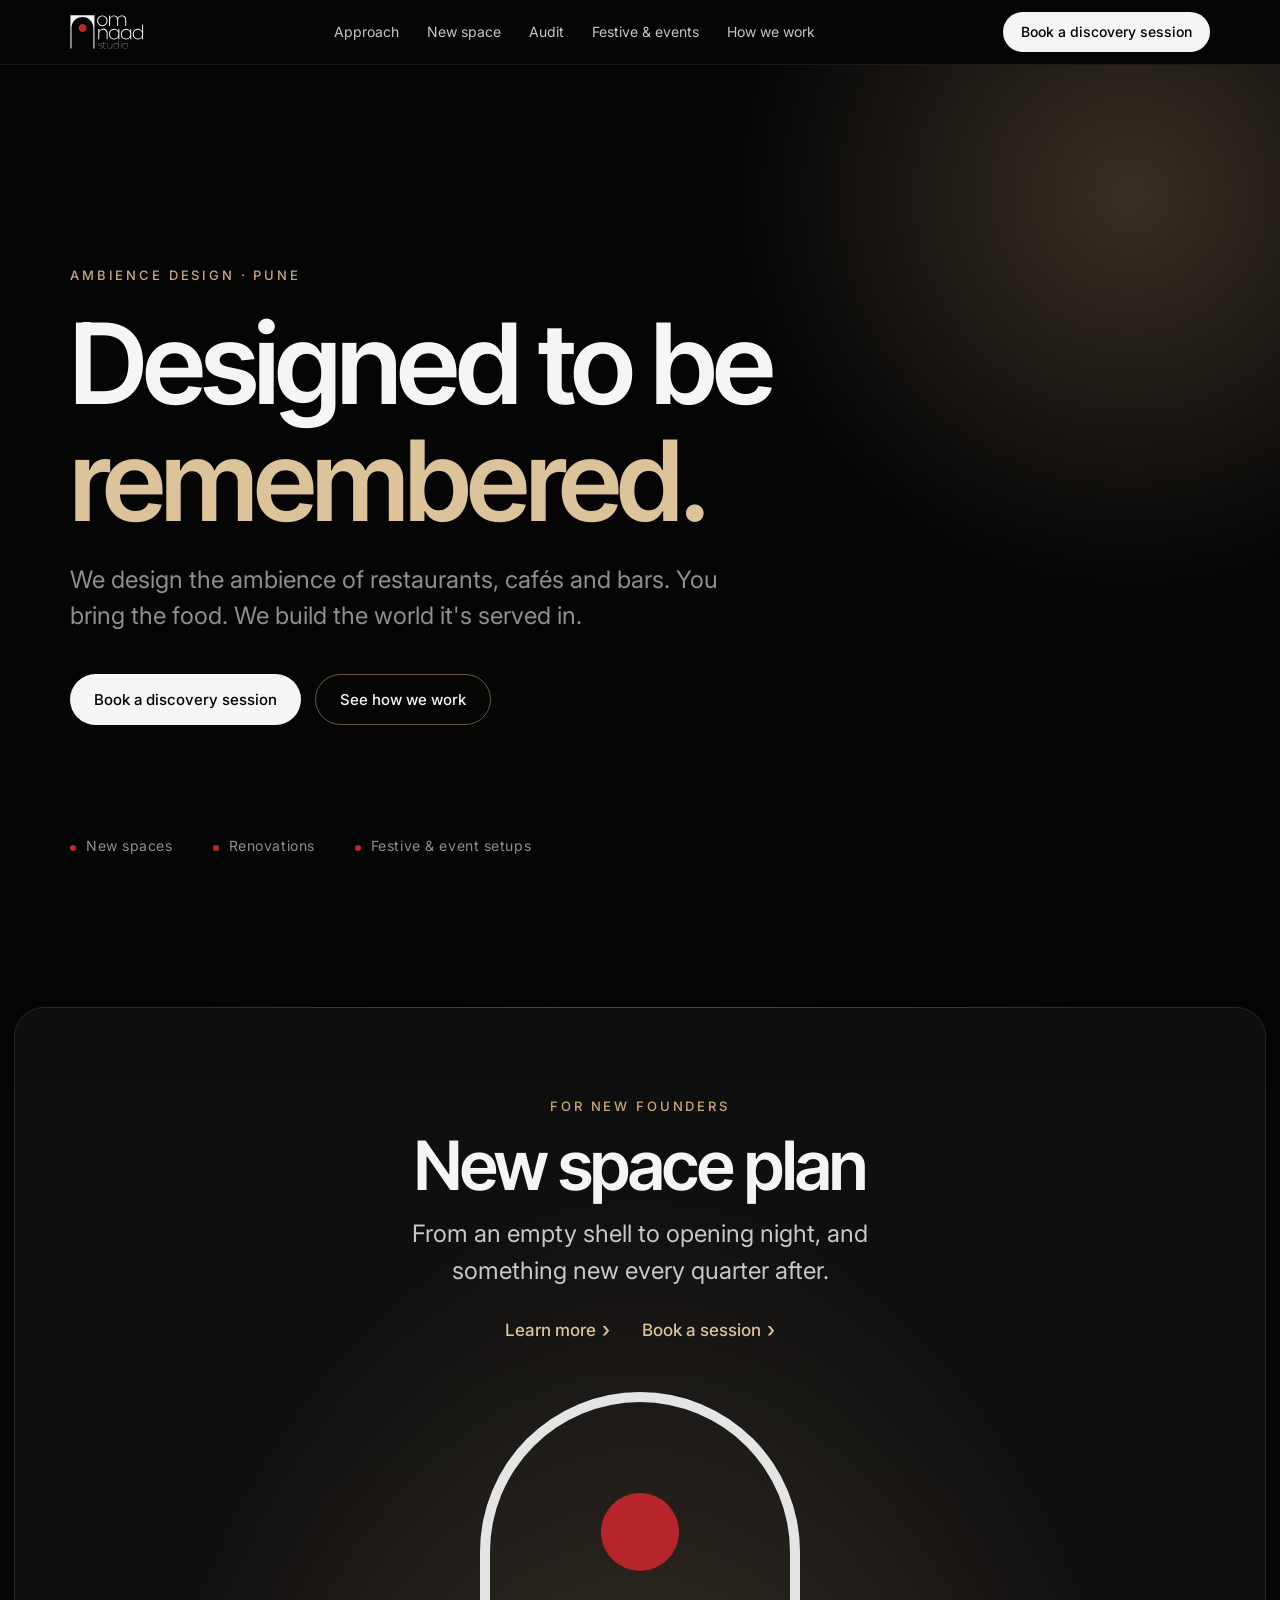
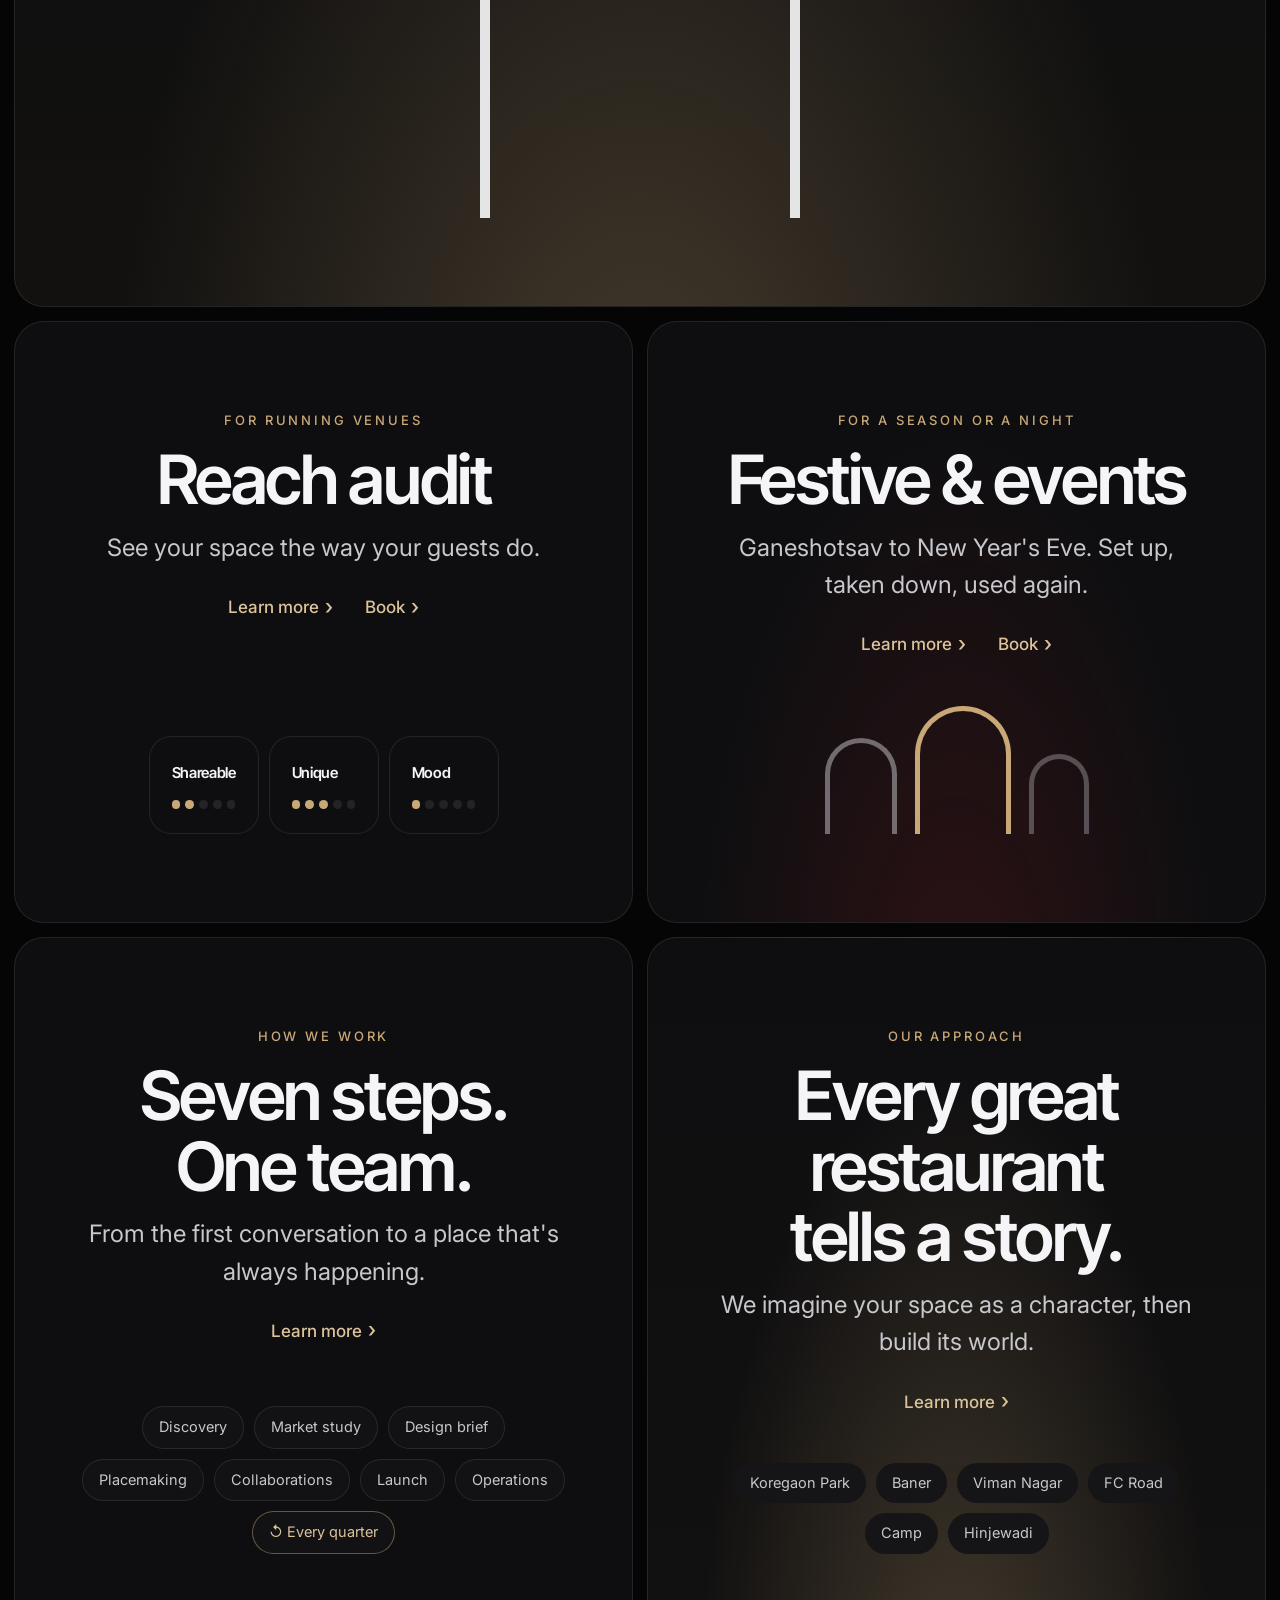
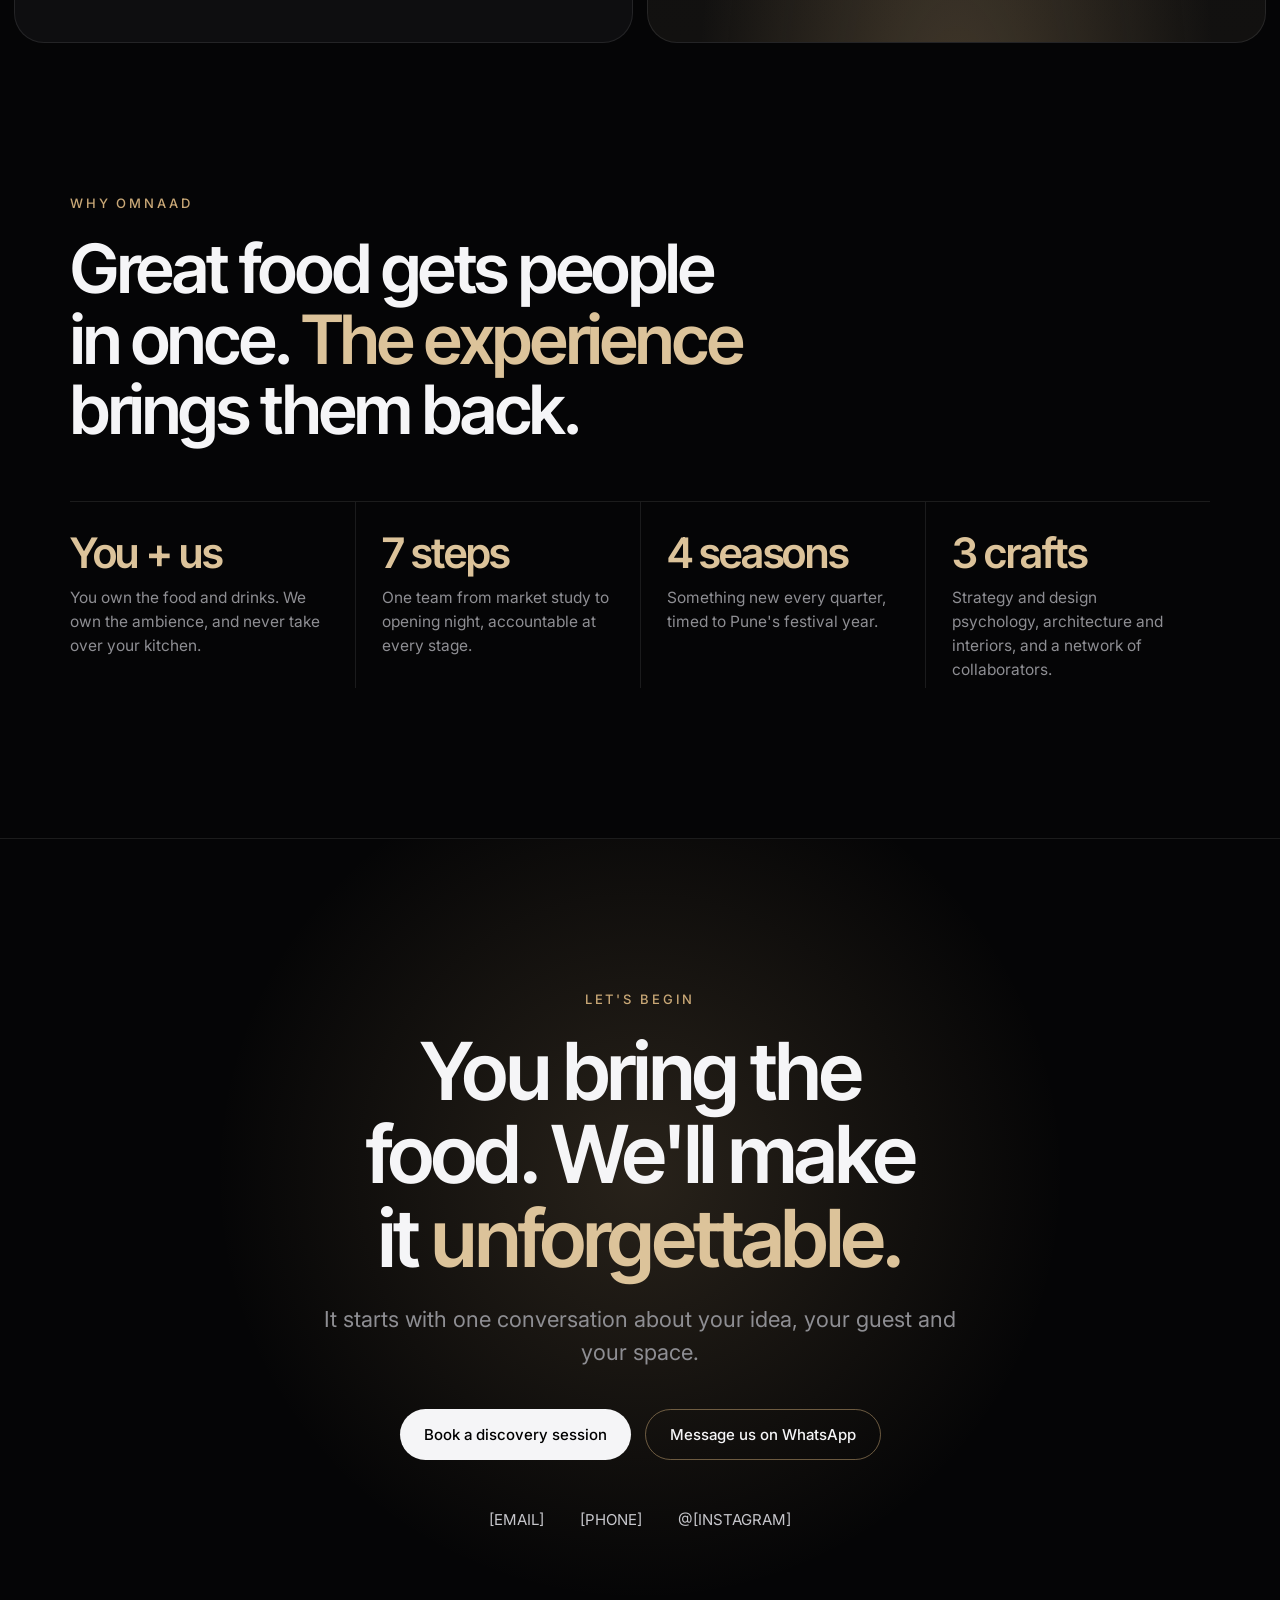
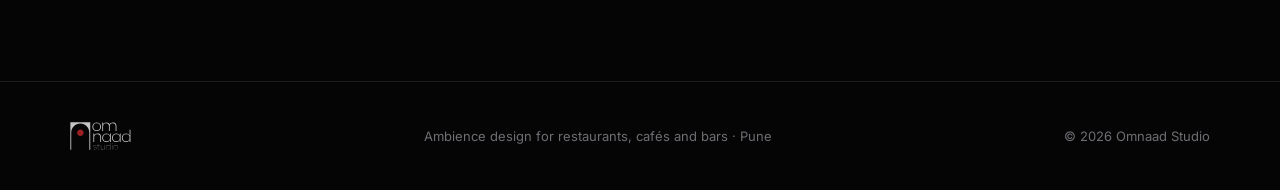
==== commit ee849a14: "Split the site into a highlights home page and detail pages Home page shows short tiles for each ser" ====
--- a/public/index.html
+++ b/public/index.html
@@ -4,552 +4,103 @@
 <meta charset="utf-8">
 <meta name="viewport" content="width=device-width,initial-scale=1,viewport-fit=cover">
 <title>Omnaad Studio · Ambience design for restaurants, cafés and bars in Pune</title>
-<meta name="description" content="Omnaad Studio designs the ambience of restaurants, cafés and bars in Pune: new spaces, renovations, festive and event setups. You bring the food. We make it unforgettable.">
+<meta name="description" content="Omnaad Studio designs the ambience of restaurants, cafés and bars in Pune: new spaces, renovations, festive and event setups.">
 <meta name="theme-color" content="#050506">
-<meta property="og:title" content="Omnaad Studio · Designed to be remembered">
-<meta property="og:description" content="Ambience design for restaurants, cafés and bars in Pune.">
+<meta property="og:title" content="Omnaad Studio · Ambience design for restaurants, cafés and bars in Pune">
+<meta property="og:description" content="Omnaad Studio designs the ambience of restaurants, cafés and bars in Pune: new spaces, renovations, festive and event setups.">
 <meta property="og:type" content="website">
 <link rel="icon" href="favicon.svg" type="image/svg+xml">
 <link rel="apple-touch-icon" href="apple-touch-icon.png">
 <link rel="preconnect" href="https://fonts.googleapis.com">
 <link rel="preconnect" href="https://fonts.gstatic.com" crossorigin>
 <link rel="stylesheet" href="https://fonts.googleapis.com/css2?family=Inter+Tight:wght@300;400;500;600&family=Inter:wght@300;400;500&display=swap">
-<style>
-/* Omnaad Studio — dark, Apple-like restraint. Near-black ground, one champagne accent, the logo's red dot as the only other colour. */
-:root{
-  --bg:#050506; --raise:#0E0E10; --raise2:#151517; --line:rgba(255,255,255,.09);
-  --text:#F5F5F7; --soft:#C7C7CC; --muted:#8E8E93; --gold:#C9A877; --gold-hi:#DCC39A; --gold-dim:rgba(201,168,119,.12); --red:#C2262C;
-  --display:"Inter Tight","SF Pro Display","Helvetica Neue",Arial,sans-serif;
-  --body:"Inter","SF Pro Text","Helvetica Neue",Arial,sans-serif;
-  --gutter:max(20px, env(safe-area-inset-left, 0px));
-  color-scheme:dark;
-}
-*{box-sizing:border-box;margin:0;padding:0}
-html{scroll-behavior:smooth;scroll-padding-top:80px;background:var(--bg)}
-body{background:var(--bg);color:var(--text);font-family:var(--body);font-size:17px;line-height:1.55;-webkit-font-smoothing:antialiased;overflow-x:hidden}
-img,svg{max-width:100%;display:block}
-a{color:inherit}
-a:focus-visible,button:focus-visible{outline:2px solid var(--gold);outline-offset:3px;border-radius:6px}
-.wrap{max-width:1180px;margin:0 auto;padding-left:var(--gutter);padding-right:max(20px, env(safe-area-inset-right, 0px))}
-h1,h2,h3{font-family:var(--display);font-weight:600;letter-spacing:-.035em;line-height:1.04;text-wrap:balance}
-h1{font-size:clamp(48px,9vw,112px)}
-h2{font-size:clamp(36px,5.6vw,68px);max-width:18ch}
-h3{font-size:clamp(21px,2.2vw,25px);letter-spacing:-.02em;line-height:1.18}
-.eyebrow{font-size:13px;letter-spacing:.22em;text-transform:uppercase;color:var(--gold);font-weight:500;margin-bottom:20px}
-.lede{font-size:clamp(18px,1.8vw,22px);line-height:1.5;color:var(--muted);max-width:46ch;margin-top:24px}
-.gold{color:var(--gold-hi)}
-section{padding-block:clamp(80px,12vw,150px)}
-section+section{border-top:1px solid var(--line)}
-
-/* nav */
-.nav{position:sticky;top:0;z-index:20;background:rgba(5,5,6,.72);backdrop-filter:saturate(180%) blur(20px);-webkit-backdrop-filter:saturate(180%) blur(20px);border-bottom:1px solid var(--line);padding-top:env(safe-area-inset-top,0px)}
-.nav .wrap{display:flex;align-items:center;justify-content:space-between;height:64px;gap:24px}
-.nav .logo img{height:34px;width:auto}
-.nav ul{display:flex;gap:28px;list-style:none;font-size:14px;color:var(--soft)}
-.nav ul a{text-decoration:none;transition:color .2s}
-.nav ul a:hover{color:var(--text)}
-.btn{display:inline-flex;align-items:center;gap:10px;padding:13px 24px;border-radius:999px;font-size:15px;font-weight:500;text-decoration:none;transition:background .2s,border-color .2s,color .2s;white-space:nowrap}
-.btn.primary{background:var(--text);color:#000}
-.btn.primary:hover{background:var(--gold-hi)}
-.btn.ghost{border:1px solid rgba(201,168,119,.5);color:var(--text)}
-.btn.ghost:hover{border-color:var(--gold);background:var(--gold-dim)}
-.btn.small{padding:9px 18px;font-size:14px}
-@media (max-width:900px){.nav ul{display:none}}
-
-/* hero */
-.hero{position:relative;overflow:hidden;padding-block:clamp(110px,16vw,200px) clamp(90px,12vw,150px)}
-.hero::before{content:"";position:absolute;width:900px;height:900px;right:-300px;top:-320px;background:radial-gradient(circle,rgba(201,168,119,.26),rgba(201,168,119,0) 62%);pointer-events:none}
-.hero .wrap{position:relative}
-.hero h1{max-width:11ch}
-.hero .lede{font-size:clamp(19px,2vw,24px)}
-.actions{display:flex;flex-wrap:wrap;gap:14px;margin-top:40px}
-.hero .meta{margin-top:clamp(64px,9vw,110px);display:flex;flex-wrap:wrap;gap:12px 40px;color:var(--muted);font-size:14px;letter-spacing:.04em}
-.hero .meta span::before{content:"";display:inline-block;width:6px;height:6px;border-radius:50%;background:var(--red);margin-right:10px;vertical-align:middle}
-
-/* equation */
-.eq{display:grid;grid-template-columns:1fr auto 1fr auto 1fr;align-items:stretch;gap:20px;margin-top:64px}
-.term{border-radius:28px;padding:36px 32px;background:var(--raise);border:1px solid var(--line);display:flex;flex-direction:column;justify-content:space-between;gap:40px;min-height:230px}
-.term.us{background:linear-gradient(160deg,#1A1712,#0E0E10 70%);border-color:rgba(201,168,119,.35)}
-.op{align-self:center;font-family:var(--display);font-size:52px;color:#48484D;font-weight:300}
-.k{font-size:12px;letter-spacing:.18em;text-transform:uppercase;color:var(--muted)}
-.term.us .k{color:var(--gold)}
-.term .v{font-family:var(--display);font-size:clamp(28px,3vw,36px);font-weight:600;letter-spacing:-.03em;line-height:1.05}
-.term .d{font-size:15px;color:var(--muted);margin-top:10px}
-@media (max-width:860px){.eq{grid-template-columns:1fr}.op{justify-self:center;line-height:1}.term{min-height:0}}
-
-/* cards */
-.grid2{display:grid;grid-template-columns:repeat(2,minmax(0,1fr));gap:22px;margin-top:56px}
-.grid3{display:grid;grid-template-columns:repeat(3,minmax(0,1fr));gap:20px;margin-top:56px}
-@media (max-width:900px){.grid3{grid-template-columns:1fr}}
-@media (max-width:760px){.grid2{grid-template-columns:1fr}}
-.card{background:var(--raise);border:1px solid var(--line);border-radius:26px;padding:34px 32px 30px;display:flex;flex-direction:column;gap:14px;min-width:0}
-.card.feature{background:linear-gradient(165deg,#19160F,#0E0E10 65%);border-color:rgba(201,168,119,.32)}
-.card .n{font-size:12.5px;color:var(--gold);letter-spacing:.16em;text-transform:uppercase;font-weight:500}
-.card p{color:var(--muted);font-size:16px}
-.card ul{list-style:none;display:grid;gap:10px;margin-top:4px}
-.card li{font-size:16px;line-height:1.45;color:var(--soft);padding-left:20px;position:relative}
-.card li::before{content:"";position:absolute;left:0;top:.66em;width:8px;height:1px;background:var(--gold)}
-.card li b{color:var(--text);font-weight:500}
-.card .tag{margin-top:auto;padding-top:16px;border-top:1px solid var(--line);font-size:14px;color:var(--muted)}
-.card .tag b{color:var(--text);font-weight:500}
-
-/* questions */
-.qgrid{display:grid;grid-template-columns:repeat(2,minmax(0,1fr));gap:0 64px;margin-top:56px;border-top:1px solid var(--line)}
-@media (max-width:760px){.qgrid{grid-template-columns:1fr}}
-.qrow{display:grid;grid-template-columns:48px 1fr;gap:12px;padding:30px 0;border-bottom:1px solid var(--line)}
-.qrow .i{font-family:var(--display);color:var(--gold);font-size:15px;padding-top:5px}
-.qrow .q{font-family:var(--display);font-size:clamp(22px,2.4vw,27px);font-weight:500;letter-spacing:-.02em;line-height:1.2}
-.qrow .a{font-size:16px;color:var(--muted);margin-top:10px}
-
-/* journey overview */
-.journey{display:grid;grid-template-columns:repeat(7,minmax(0,1fr));margin-top:72px;position:relative}
-.journey::before{content:"";position:absolute;left:0;right:0;top:11px;height:1px;background:linear-gradient(90deg,var(--gold),rgba(201,168,119,.12))}
-.jstep{padding-right:16px;position:relative;text-decoration:none;display:block}
-.jstep .dot{width:23px;height:23px;border-radius:50%;background:var(--bg);border:1px solid var(--gold);display:grid;place-items:center;margin-bottom:26px}
-.jstep .dot::after{content:"";width:7px;height:7px;border-radius:50%;background:var(--gold);transition:transform .2s}
-.jstep:hover .dot::after{transform:scale(1.5)}
-.jstep .num{font-size:12px;letter-spacing:.16em;color:var(--muted)}
-.jstep h3{font-size:20px;margin-top:8px}
-.jstep p{font-size:14.5px;color:var(--muted);margin-top:8px;line-height:1.45}
-@media (max-width:980px){
-  .journey{grid-template-columns:1fr;gap:0}
-  .journey::before{left:11px;right:auto;top:0;bottom:0;width:1px;height:auto;background:linear-gradient(180deg,var(--gold),rgba(201,168,119,.12))}
-  .jstep{display:grid;grid-template-columns:23px 1fr;column-gap:22px;padding:0 0 26px}
-  .jstep .dot{grid-row:span 3;margin:0}
-  .jstep h3{margin-top:2px}
-}
-.loopnote{margin-top:56px;display:flex;flex-wrap:wrap;align-items:center;gap:8px 18px;padding:24px 30px;border-radius:22px;background:var(--gold-dim);border:1px solid rgba(201,168,119,.25);font-size:17px;color:var(--soft);max-width:880px}
-.loopnote b{color:var(--gold-hi);font-weight:500;font-family:var(--display);font-size:19px}
-
-/* stage detail */
-.stage{display:grid;grid-template-columns:5fr 7fr;gap:clamp(40px,7vw,96px)}
-@media (max-width:900px){.stage{grid-template-columns:1fr}}
-.stage .left{display:flex;flex-direction:column;min-width:0}
-.bignum{font-family:var(--display);font-size:clamp(96px,13vw,160px);font-weight:300;line-height:.8;letter-spacing:-.06em;color:transparent;-webkit-text-stroke:1px rgba(201,168,119,.6);margin-bottom:36px}
-.stage h2{font-size:clamp(34px,4.4vw,54px)}
-.stage .lede{font-size:18px}
-.youget{margin-top:40px;font-size:15.5px;color:var(--muted);max-width:40ch;padding-top:20px;border-top:1px solid var(--line)}
-.youget span{display:block;font-size:11.5px;letter-spacing:.2em;text-transform:uppercase;color:var(--gold);margin-bottom:8px}
-.items{align-self:center;min-width:0}
-.item{display:grid;grid-template-columns:minmax(150px,210px) 1fr;gap:24px;padding:22px 0;border-top:1px solid var(--line)}
-.item:last-child{border-bottom:1px solid var(--line)}
-.item .t{font-family:var(--display);font-size:19px;font-weight:500;letter-spacing:-.01em}
-.item .d{font-size:16px;color:var(--muted)}
-@media (max-width:560px){.item{grid-template-columns:1fr;gap:6px}}
-
-/* pune */
-.areas{display:grid;grid-template-columns:repeat(3,minmax(0,1fr));gap:18px;margin-top:56px}
-@media (max-width:900px){.areas{grid-template-columns:repeat(2,minmax(0,1fr))}}
-@media (max-width:600px){.areas{grid-template-columns:1fr}}
-.area{padding:28px 28px;border-radius:22px;background:var(--raise);border:1px solid var(--line);transition:border-color .25s,transform .25s}
-.area:hover{border-color:rgba(201,168,119,.4);transform:translateY(-2px)}
-.area h3{font-size:21px}
-.area .who{font-size:15.5px;color:var(--muted);margin-top:10px}
-.area .cue{font-size:13.5px;color:var(--gold);margin-top:16px}
-
-/* quarters */
-.qs{display:grid;grid-template-columns:repeat(4,minmax(0,1fr));gap:18px;margin-top:56px}
-@media (max-width:900px){.qs{grid-template-columns:repeat(2,minmax(0,1fr))}}
-@media (max-width:520px){.qs{grid-template-columns:1fr}}
-.qtr{padding:30px 28px;border-radius:24px;background:var(--raise);border:1px solid var(--line);min-height:220px;display:flex;flex-direction:column;gap:12px}
-.qtr .m{font-size:12px;letter-spacing:.18em;text-transform:uppercase;color:var(--gold)}
-.qtr h3{font-size:32px}
-.qtr p{font-size:15.5px;color:var(--muted);margin-top:auto}
-
-/* story */
-.story{display:grid;grid-template-columns:5fr 7fr;gap:clamp(40px,7vw,96px);align-items:start}
-@media (max-width:900px){.story{grid-template-columns:1fr}}
-.story blockquote{font-family:var(--display);font-size:clamp(26px,3vw,38px);font-weight:400;letter-spacing:-.025em;line-height:1.25;color:var(--text)}
-.story blockquote em{font-style:normal;color:var(--gold-hi)}
-.story .body{display:grid;gap:20px;color:var(--muted);font-size:17.5px;max-width:60ch}
-.story .body b{color:var(--soft);font-weight:500}
-
-/* deliverables */
-.deliv{display:grid;grid-template-columns:repeat(4,minmax(0,1fr));margin-top:64px;border-top:1px solid var(--line)}
-.dv{padding:30px 28px 10px 0}
-.dv+.dv{padding-left:28px;border-left:1px solid var(--line)}
-.dv .k{color:var(--gold)}
-.dv ul{list-style:none;margin-top:20px;display:grid;gap:13px}
-.dv li{font-size:16.5px;color:var(--soft);line-height:1.4}
-@media (max-width:900px){.deliv{grid-template-columns:repeat(2,minmax(0,1fr))}.dv:nth-child(3){border-left:0;padding-left:0}.dv{padding-bottom:30px}}
-@media (max-width:520px){.deliv{grid-template-columns:1fr}.dv+.dv{border-left:0;padding-left:0;border-top:1px solid var(--line)}}
-
-/* team */
-.member{min-height:260px}
-.member .role{font-family:var(--display);font-size:clamp(25px,2.6vw,30px);font-weight:600;letter-spacing:-.03em;line-height:1.1}
-.member p{margin-top:auto;padding-top:28px}
-
-/* contact */
-.contact{position:relative;overflow:hidden;text-align:center}
-.contact::before{content:"";position:absolute;width:1000px;height:1000px;left:50%;top:40%;transform:translate(-50%,-50%);background:radial-gradient(circle,rgba(201,168,119,.18),rgba(201,168,119,0) 60%);pointer-events:none}
-.contact .wrap{position:relative;display:flex;flex-direction:column;align-items:center}
-.contact h2{max-width:16ch;font-size:clamp(40px,6.4vw,80px)}
-.contact .lede{text-align:center}
-.contact .actions{justify-content:center}
-.channels{display:flex;flex-wrap:wrap;justify-content:center;gap:12px 36px;margin-top:48px;color:var(--muted);font-size:15px}
-.channels a{text-decoration:none;color:var(--soft)}
-.channels a:hover{color:var(--gold-hi)}
-
-footer{border-top:1px solid var(--line);padding-block:40px calc(40px + env(safe-area-inset-bottom,0px));color:#6E6E73;font-size:13px}
-footer .wrap{display:flex;flex-wrap:wrap;justify-content:space-between;gap:16px;align-items:center}
-footer img{height:28px;width:auto;opacity:.8}
-
-@media (prefers-reduced-motion:reduce){html{scroll-behavior:auto}*{transition:none!important}}
-</style>
+<link rel="stylesheet" href="styles.css">
 </head>
 <body>
 
 <header class="nav">
   <div class="wrap">
-    <a href="#top" class="logo" aria-label="Omnaad Studio, back to top"><img src="logo.svg" alt="Omnaad Studio" width="74" height="34"></a>
-    <nav aria-label="Main">
-      <ul>
-        <li><a href="#idea">Approach</a></li>
-        <li><a href="#services">Services</a></li>
-        <li><a href="#journey">Process</a></li>
-        <li><a href="#pune">Pune</a></li>
-        <li><a href="#studio">Studio</a></li>
-      </ul>
-    </nav>
-    <a href="#contact" class="btn primary small">Book a discovery session</a>
+    <a href="index.html" class="logo" aria-label="Omnaad Studio home"><img src="logo.svg" alt="Omnaad Studio" width="74" height="34"></a>
+    <nav aria-label="Main"><ul><li><a href="approach.html">Approach</a></li><li><a href="new-space-plan.html">New space</a></li><li><a href="reach-audit.html">Audit</a></li><li><a href="festive-and-events.html">Festive & events</a></li><li><a href="how-we-work.html">How we work</a></li></ul></nav>
+    <details class="mnav"><summary>Menu</summary><ul><li><a href="approach.html">Approach</a></li><li><a href="new-space-plan.html">New space</a></li><li><a href="reach-audit.html">Audit</a></li><li><a href="festive-and-events.html">Festive & events</a></li><li><a href="how-we-work.html">How we work</a></li></ul></details>
+    <a href="#contact" class="btn primary small"><span class="cta-long">Book a discovery session</span><span class="cta-short">Book</span></a>
   </div>
 </header>
 
 <main id="top">
-
 <!-- HERO -->
 <section class="hero">
   <div class="wrap">
     <div class="eyebrow">Ambience design · Pune</div>
     <h1>Designed to be <span class="gold">remembered.</span></h1>
-    <p class="lede">We design the ambience of restaurants, cafés and bars, from an empty shell to the place everyone talks about. You bring the food. We build the world it's served in.</p>
+    <p class="lede">We design the ambience of restaurants, cafés and bars. You bring the food. We build the world it's served in.</p>
     <div class="actions">
       <a href="#contact" class="btn primary">Book a discovery session</a>
-      <a href="#journey" class="btn ghost">See how we work</a>
+      <a href="how-we-work.html" class="btn ghost">See how we work</a>
     </div>
     <div class="meta"><span>New spaces</span><span>Renovations</span><span>Festive &amp; event setups</span></div>
   </div>
 </section>
 
-<!-- IDEA -->
-<section id="idea">
-  <div class="wrap">
-    <div class="eyebrow">The idea</div>
-    <h2>Great food gets people in once. <span class="gold">The experience</span> brings them back.</h2>
-    <div class="eq">
-      <div class="term"><span class="k">You own</span><div><div class="v">Food &amp; Drinks</div><div class="d">Your menu, your kitchen, your bar, your service.</div></div></div>
-      <div class="op" aria-hidden="true">+</div>
-      <div class="term us"><span class="k">We own</span><div><div class="v">Ambience</div><div class="d">The look, the light, the mood, the moments guests share.</div></div></div>
-      <div class="op" aria-hidden="true">=</div>
-      <div class="term"><span class="k">Your guests feel</span><div><div class="v">The Experience</div><div class="d">What they remember, post about and come back for.</div></div></div>
+<section class="tiles" aria-label="What we offer">
+  <div class="tile big warm">
+    <div class="eyebrow">For new founders</div>
+    <h2>New space plan</h2>
+    <p class="tagline">From an empty shell to opening night, and something new every quarter after.</p>
+    <div class="links"><a class="more" href="new-space-plan.html">Learn more</a><a class="more" href="#contact">Book a session</a></div>
+    <div class="art"><div class="arch" aria-hidden="true"></div></div>
+  </div>
+  <div class="row">
+    <div class="tile">
+      <div class="eyebrow">For running venues</div>
+      <h2>Reach audit</h2>
+      <p class="tagline">See your space the way your guests do.</p>
+      <div class="links"><a class="more" href="reach-audit.html">Learn more</a><a class="more" href="#contact">Book</a></div>
+      <div class="art"><div class="score" style="margin:0;grid-template-columns:repeat(3,minmax(0,110px));gap:10px;text-align:left" aria-hidden="true">
+        <div><b style="font-size:15px">Shareable</b><div class="dots"><i class="on"></i><i class="on"></i><i></i><i></i><i></i></div></div>
+        <div><b style="font-size:15px">Unique</b><div class="dots"><i class="on"></i><i class="on"></i><i class="on"></i><i></i><i></i></div></div>
+        <div><b style="font-size:15px">Mood</b><div class="dots"><i class="on"></i><i></i><i></i><i></i><i></i></div></div>
+      </div></div>
+    </div>
+    <div class="tile cool">
+      <div class="eyebrow">For a season or a night</div>
+      <h2>Festive &amp; events</h2>
+      <p class="tagline">Ganeshotsav to New Year's Eve. Set up, taken down, used again.</p>
+      <div class="links"><a class="more" href="festive-and-events.html">Learn more</a><a class="more" href="#contact">Book</a></div>
+      <div class="art"><div class="arches" aria-hidden="true"><i></i><i></i><i></i></div></div>
+    </div>
+  </div>
+  <div class="row">
+    <div class="tile">
+      <div class="eyebrow">How we work</div>
+      <h2>Seven steps. One team.</h2>
+      <p class="tagline">From the first conversation to a place that's always happening.</p>
+      <div class="links"><a class="more" href="how-we-work.html">Learn more</a></div>
+      <div class="art"><div class="mini"><span>Discovery</span><span>Market study</span><span>Design brief</span><span>Placemaking</span><span>Collaborations</span><span>Launch</span><span>Operations</span><span class="loop">↺ Every quarter</span></div></div>
+    </div>
+    <div class="tile warm">
+      <div class="eyebrow">Our approach</div>
+      <h2>Every great restaurant tells a story.</h2>
+      <p class="tagline">We imagine your space as a character, then build its world.</p>
+      <div class="links"><a class="more" href="approach.html">Learn more</a></div>
+      <div class="art"><div class="chips"><span>Koregaon Park</span><span>Baner</span><span>Viman Nagar</span><span>FC Road</span><span>Camp</span><span>Hinjewadi</span></div></div>
     </div>
   </div>
 </section>
 
-<!-- TWO LIVES -->
 <section>
   <div class="wrap">
-    <div class="eyebrow">What we design</div>
-    <h2>Ambience lives two lives.</h2>
-    <p class="lede">Some of it is built to last for years. Some of it lasts a night or a season, and keeps the place feeling new.</p>
-    <div class="grid2">
-      <div class="card feature">
-        <div class="n">Permanent</div>
-        <h3>The space itself</h3>
-        <ul>
-          <li><b>New design.</b> You've signed a lease or bought a place, and need it planned from the first idea to opening night.</li>
-          <li><b>Renovation.</b> The interior has aged, the theme feels flat, or the crowd you want isn't coming in.</li>
-        </ul>
-      </div>
-      <div class="card">
-        <div class="n">Ephemeral</div>
-        <h3>The moments in it</h3>
-        <ul>
-          <li><b>Festive and themed.</b> Ganeshotsav, Navratri, Diwali, Christmas, New Year's Eve, monsoon, IPL nights.</li>
-          <li><b>Events.</b> Live music, stand-up, brunches, launches and private parties, set up and taken down cleanly.</li>
-        </ul>
-      </div>
+    <div class="eyebrow">Why Omnaad</div>
+    <h2>Great food gets people in once. <span class="gold">The experience</span> brings them back.</h2>
+    <div class="highlights">
+      <div class="hl"><div class="big">You + us</div><p>You own the food and drinks. We own the ambience, and never take over your kitchen.</p></div>
+      <div class="hl"><div class="big">7 steps</div><p>One team from market study to opening night, accountable at every stage.</p></div>
+      <div class="hl"><div class="big">4 seasons</div><p>Something new every quarter, timed to Pune's festival year.</p></div>
+      <div class="hl"><div class="big">3 crafts</div><p>Strategy and design psychology, architecture and interiors, and a network of collaborators.</p></div>
     </div>
   </div>
 </section>
 
-<!-- QUESTIONS -->
-<section>
-  <div class="wrap">
-    <div class="eyebrow">Before you build anything</div>
-    <h2>Four questions every founder should answer.</h2>
-    <div class="qgrid">
-      <div class="qrow"><span class="i">01</span><div><div class="q">Who exactly is this place for?</div><div class="a">"Everyone" is not a crowd. A clear guest shapes every choice that follows.</div></div></div>
-      <div class="qrow"><span class="i">02</span><div><div class="q">Will people want to photograph it?</div><div class="a">In Pune, discovery happens on Instagram. A space that gets shared markets itself.</div></div></div>
-      <div class="qrow"><span class="i">03</span><div><div class="q">Will you host events and shows?</div><div class="a">If yes, the layout, sound and lighting need to plan for it from day one.</div></div></div>
-      <div class="qrow"><span class="i">04</span><div><div class="q">Is it designed with intent, or just "pretty"?</div><div class="a">Pretty is forgettable. Intent is what makes a place feel like yours.</div></div></div>
-    </div>
-  </div>
-</section>
-
-<!-- SERVICES -->
-<section id="services">
-  <div class="wrap">
-    <div class="eyebrow">How we work with you</div>
-    <h2>Three ways in.</h2>
-    <div class="grid3">
-      <div class="card feature">
-        <div class="n">For new founders</div>
-        <h3>New space plan</h3>
-        <ul>
-          <li>Theme setting: the overall vibe</li>
-          <li>Instagrammable moments, planned on purpose</li>
-          <li>Design for event nights and everyday guests</li>
-          <li>Something new every quarter</li>
-        </ul>
-        <div class="tag"><b>Full journey.</b> From market study to opening night and beyond.</div>
-      </div>
-      <div class="card">
-        <div class="n">For running venues</div>
-        <h3>Reach audit</h3>
-        <ul>
-          <li>Walk-through at peak and quiet hours</li>
-          <li>What guests post and what reviews say</li>
-          <li>Photo moments that exist, and ones missing</li>
-          <li>Lighting, flow and mood, day and night</li>
-        </ul>
-        <div class="tag"><b>A clear report.</b> Quick wins, bigger fixes, and when to renovate.</div>
-      </div>
-      <div class="card">
-        <div class="n">For a season or a night</div>
-        <h3>Festive &amp; event setups</h3>
-        <ul>
-          <li>Themed decor on Pune's festival calendar</li>
-          <li>Event setups for music, brunch, launches</li>
-          <li>Installs and removes without damage</li>
-          <li>Built to be reused year after year</li>
-        </ul>
-        <div class="tag"><b>The easiest start.</b> See how we work before a bigger project.</div>
-      </div>
-    </div>
-  </div>
-</section>
-
-<!-- JOURNEY -->
-<section id="journey">
-  <div class="wrap">
-    <div class="eyebrow">The journey</div>
-    <h2>From an idea to a place that's always happening.</h2>
-    <div class="journey">
-      <a class="jstep" href="#step-1"><div class="dot"></div><div class="num">01</div><h3>Discovery</h3><p>Your vision, budget, timeline and guest.</p></a>
-      <a class="jstep" href="#step-2"><div class="dot"></div><div class="num">02</div><h3>Market study</h3><p>What your crowd loves and shares.</p></a>
-      <a class="jstep" href="#step-3"><div class="dot"></div><div class="num">03</div><h3>Design brief</h3><p>Spaces, journey, materials, light.</p></a>
-      <a class="jstep" href="#step-4"><div class="dot"></div><div class="num">04</div><h3>Placemaking</h3><p>Drawings to a finished, styled space.</p></a>
-      <a class="jstep" href="#step-5"><div class="dot"></div><div class="num">05</div><h3>Collaborations</h3><p>Artists, brands and creators.</p></a>
-      <a class="jstep" href="#step-5"><div class="dot"></div><div class="num">06</div><h3>Launch</h3><p>An opening people talk about.</p></a>
-      <a class="jstep" href="#step-7"><div class="dot"></div><div class="num">07</div><h3>Operations</h3><p>A playbook your team can run.</p></a>
-    </div>
-    <div class="loopnote"><b>↺ Every quarter</b>Something new: a themed change, a collaboration and an event, so the place never goes stale.</div>
-  </div>
-</section>
-
-<!-- 01 -->
-<section id="step-1">
-  <div class="wrap stage">
-    <div class="left">
-      <div class="bignum" aria-hidden="true">01</div>
-      <div class="eyebrow">Discovery</div>
-      <h2>We start by listening.</h2>
-      <p class="lede">A focused session, on site wherever possible, to understand what you're building and for whom.</p>
-      <div class="youget"><span>You get</span>A one-page ambience scorecard and a clear recommendation for where to begin.</div>
-    </div>
-    <div class="items">
-      <div class="item"><div class="t">Your vision</div><div class="d">The story behind the brand, and the feeling you want guests to leave with.</div></div>
-      <div class="item"><div class="t">Your guest</div><div class="d">Age, occasion, group size and spend. Weekday crowds and weekend crowds are often different people.</div></div>
-      <div class="item"><div class="t">Your numbers</div><div class="d">Budget band, timeline, expected spend per guest and how long they should stay.</div></div>
-      <div class="item"><div class="t">Your site</div><div class="d">Lease terms, landlord and society limits, terrace use, noise and signage rules.</div></div>
-    </div>
-  </div>
-</section>
-
-<!-- 02 -->
-<section id="step-2">
-  <div class="wrap stage">
-    <div class="left">
-      <div class="bignum" aria-hidden="true">02</div>
-      <div class="eyebrow">Market study</div>
-      <h2>Know your crowd before you draw a line.</h2>
-      <p class="lede">At a bar, the vibe matters most. At a restaurant, food and ambience matter together.</p>
-      <div class="youget"><span>You get</span>A crowd profile, a look at nearby competitors, and two or three theme directions to choose from.</div>
-    </div>
-    <div class="items">
-      <div class="item"><div class="t">Global trends</div><div class="d">Formats, materials and lighting ideas working in cities around the world.</div></div>
-      <div class="item"><div class="t">What people love</div><div class="d">The music, aesthetics and activities your guests are into right now.</div></div>
-      <div class="item"><div class="t">What gets shared</div><div class="d">The corners, plates and moments that show up in posts and Reels.</div></div>
-      <div class="item"><div class="t">What's worth it</div><div class="d">Why guests return, and why they recommend a place to friends.</div></div>
-      <div class="item"><div class="t">Your neighbourhood</div><div class="d">The venues around you, and the gap your place can fill.</div></div>
-    </div>
-  </div>
-</section>
-
-<!-- PUNE -->
-<section id="pune">
-  <div class="wrap">
-    <div class="eyebrow">Market study · Pune</div>
-    <h2>Every part of Pune has its own crowd.</h2>
-    <div class="areas">
-      <div class="area"><h3>Koregaon Park · Kalyani Nagar</h3><div class="who">Nightlife, premium dining, young professionals and expats.</div><div class="cue">Mood, music, late-night energy</div></div>
-      <div class="area"><h3>Baner · Balewadi · Aundh</h3><div class="who">IT professionals and young families, high-street and rooftop dining.</div><div class="cue">Comfort, terraces, weekend brunch</div></div>
-      <div class="area"><h3>Viman Nagar · Kharadi</h3><div class="who">Students and IT teams mixing on the same street.</div><div class="cue">Value and vibe in equal measure</div></div>
-      <div class="area"><h3>FC Road · JM Road</h3><div class="who">College crowd, café hopping, budget-conscious.</div><div class="cue">Highly shareable, quick turnover</div></div>
-      <div class="area"><h3>Camp · Old Pune</h3><div class="who">Heritage, nostalgia and long-loved food culture.</div><div class="cue">Character over trend</div></div>
-      <div class="area"><h3>Hinjewadi · Wakad</h3><div class="who">Weekday lunches, team outings, Friday after-work.</div><div class="cue">Groups, speed, celebrations</div></div>
-    </div>
-  </div>
-</section>
-
-<!-- 03 -->
-<section id="step-3">
-  <div class="wrap stage">
-    <div class="left">
-      <div class="bignum" aria-hidden="true">03</div>
-      <div class="eyebrow">Design brief</div>
-      <h2>Six decisions that shape every visit.</h2>
-      <div class="youget"><span>You get</span>A signed-off brief, moodboards for each zone, a guest journey map and a budget split by zone.</div>
-    </div>
-    <div class="items">
-      <div class="item"><div class="t">Kinds of spaces</div><div class="d">Entry, bar, communal tables, booths, terrace, private dining, a stage.</div></div>
-      <div class="item"><div class="t">Customer journey</div><div class="d">Arrive, wait, sit, order, eat, pay, leave, and the photo on the way out.</div></div>
-      <div class="item"><div class="t">Highlight points</div><div class="d">The entry moment, a hero wall, a signature photo spot, even the washroom.</div></div>
-      <div class="item"><div class="t">Materials &amp; textures</div><div class="d">Local stone, terracotta, cane and wood, chosen to survive Pune's monsoon.</div></div>
-      <div class="item"><div class="t">Lighting &amp; mood</div><div class="d">Separate day and night scenes. Warm, dimmable, never flat.</div></div>
-      <div class="item"><div class="t">Architecture</div><div class="d">Layout, movement, acoustics, and how kitchen and bar meet the floor.</div></div>
-    </div>
-  </div>
-</section>
-
-<!-- 04 -->
-<section id="step-4">
-  <div class="wrap stage">
-    <div class="left">
-      <div class="bignum" aria-hidden="true">04</div>
-      <div class="eyebrow">Placemaking</div>
-      <h2>From drawings to a finished space.</h2>
-      <p class="lede">One team, accountable from the first sketch to the final styled corner.</p>
-      <div class="youget"><span>You get</span>A complete drawing set, 3D views, an approved budget and schedule, and a finished, styled space.</div>
-    </div>
-    <div class="items">
-      <div class="item"><div class="t">Layout &amp; zoning</div><div class="d">Where everything goes, and why.</div></div>
-      <div class="item"><div class="t">Drawings &amp; 3D views</div><div class="d">See the space before a single wall is touched.</div></div>
-      <div class="item"><div class="t">Budget &amp; vendors</div><div class="d">Itemised quantities, quotes and a trusted local vendor bench.</div></div>
-      <div class="item"><div class="t">Site execution</div><div class="d">Weekly site visits and updates, with wet work planned around the monsoon.</div></div>
-      <div class="item"><div class="t">Styling &amp; handover</div><div class="d">Art, plants, props and signage placed, then a final walk-through.</div></div>
-    </div>
-  </div>
-</section>
-
-<!-- 05 + 06 -->
-<section id="step-5">
-  <div class="wrap">
-    <div class="eyebrow">05 Collaborations · 06 Launch</div>
-    <h2>Give people a reason to talk, from the first night.</h2>
-    <div class="grid2">
-      <div class="card">
-        <div class="n">Collaborations</div>
-        <h3>Things no competitor can copy</h3>
-        <ul>
-          <li>Artists and designers: murals, installations, tableware, lettering</li>
-          <li>Partner brands: co-hosted nights with local breweries, roasters and labels</li>
-          <li>Performers: musicians, DJs, stand-up and open-mic collectives</li>
-          <li>Creators: Pune's food and lifestyle voices, invited early</li>
-        </ul>
-      </div>
-      <div class="card feature">
-        <div class="n">Launch or relaunch</div>
-        <h3>An opening that gets shared</h3>
-        <ul>
-          <li>Soft open for friends, family and regulars to test the flow</li>
-          <li>A creator preview evening with every photo spot lit and styled</li>
-          <li>A public launch built around a collaborator</li>
-          <li>A professional photo and video kit you can use for months</li>
-        </ul>
-      </div>
-    </div>
-  </div>
-</section>
-
-<!-- 07 -->
-<section id="step-7">
-  <div class="wrap stage">
-    <div class="left">
-      <div class="bignum" aria-hidden="true">07</div>
-      <div class="eyebrow">Operations</div>
-      <h2>Ambience your team can run every day.</h2>
-      <p class="lede">A beautiful space fades if no one knows how to run it. We hand over the playbook and track what's working.</p>
-    </div>
-    <div class="items">
-      <div class="item"><div class="t">Lighting by the hour</div><div class="d">Lunch, sunset and late-night scenes, set and labelled.</div></div>
-      <div class="item"><div class="t">Music &amp; volume</div><div class="d">The right sound for each part of the day.</div></div>
-      <div class="item"><div class="t">Upkeep</div><div class="d">Plants, props, art and photo spots kept looking new.</div></div>
-      <div class="item"><div class="t">Event changeover</div><div class="d">A simple checklist to turn the room for a show night.</div></div>
-      <div class="item"><div class="t">What we measure</div><div class="d">Tagged posts, ambience mentions in reviews, quiet-day footfall, spend per guest and event bookings, checked at 30, 60 and 90 days.</div></div>
-    </div>
-  </div>
-</section>
-
-<!-- QUARTERLY -->
-<section id="quarterly">
-  <div class="wrap">
-    <div class="eyebrow">↺ Something new every quarter</div>
-    <h2>A place that's always <span class="gold">happening.</span></h2>
-    <p class="lede">Each quarter brings one visible change to the space, one collaboration and one event, timed to Pune's year.</p>
-    <div class="qs">
-      <div class="qtr"><span class="m">Jan – Mar</span><h3>Colour</h3><p>New Year carry-over, Valentine's, Holi and the start of IPL season.</p></div>
-      <div class="qtr"><span class="m">Apr – Jun</span><h3>Summer</h3><p>Cooler palettes, IPL screenings, terraces readied for the rains.</p></div>
-      <div class="qtr"><span class="m">Jul – Sep</span><h3>Monsoon</h3><p>Rain-season moods, Independence Day and Ganeshotsav.</p></div>
-      <div class="qtr"><span class="m">Oct – Dec</span><h3>Festive</h3><p>Navratri, Dussehra, Diwali, Christmas and New Year's Eve.</p></div>
-    </div>
-  </div>
-</section>
-
-<!-- STORY -->
-<section>
-  <div class="wrap story">
-    <div>
-      <div class="eyebrow">Our approach</div>
-      <blockquote>Every great restaurant tells a story. We imagine your space as <em>a character</em>, and then we build its world.</blockquote>
-    </div>
-    <div class="body">
-      <p>Before we draw a single line, we ask what the space is trying to say. <b>What world does this character live in? What does it love to eat and drink? What does it like to be around, and who is it becoming?</b></p>
-      <p>Slowly the character comes alive. It becomes a moodboard of how the space should feel, a palette of the woods, stones, fabrics and finishes it would choose, and a set of colours that carries the mood.</p>
-      <p>When guests walk through your door, they step into a different world for an evening. That is what makes people stay longer, share it with friends, and come back.</p>
-    </div>
-  </div>
-</section>
-
-<!-- DELIVERABLES -->
-<section>
-  <div class="wrap">
-    <div class="eyebrow">What you walk away with</div>
-    <h2>Clarity at every step. Nothing left to guesswork.</h2>
-    <div class="deliv">
-      <div class="dv"><div class="k">Understand</div><ul><li>Ambience scorecard</li><li>Crowd profile</li><li>Competitor walk-through</li><li>Theme directions</li></ul></div>
-      <div class="dv"><div class="k">Plan</div><ul><li>Design brief</li><li>Zone moodboards</li><li>Guest journey map</li><li>Budget by zone</li></ul></div>
-      <div class="dv"><div class="k">Build</div><ul><li>Drawings and 3D views</li><li>Vendor quotes and schedule</li><li>Finished, styled space</li><li>Collaborations in place</li></ul></div>
-      <div class="dv"><div class="k">Run</div><ul><li>Launch event and content kit</li><li>Ambience playbook</li><li>30, 60, 90 day reviews</li><li>Quarterly refresh</li></ul></div>
-    </div>
-  </div>
-</section>
-
-<!-- STUDIO -->
-<section id="studio">
-  <div class="wrap">
-    <div class="eyebrow">The studio</div>
-    <h2>Business sense, design craft and the right people.</h2>
-    <div class="grid3">
-      <div class="card member"><div class="role">Strategy &amp; design psychology</div><p>An MBA and a design psychologist. We read your crowd, your numbers and how people feel in a space, and turn that into decisions.</p></div>
-      <div class="card member"><div class="role">Architecture &amp; interiors</div><p>An architect and interior designer who draws, details and manages the build, so the space is delivered as it was imagined.</p></div>
-      <div class="card member"><div class="role">Network &amp; collaborations</div><p>Relationships with Pune's artists, makers, brands, performers and creators, brought into your space from day one.</p></div>
-    </div>
-  </div>
-</section>
-
-<!-- CONTACT -->
 <section id="contact" class="contact">
   <div class="wrap">
     <div class="eyebrow">Let's begin</div>
@@ -571,7 +122,7 @@
 
 <footer>
   <div class="wrap">
-    <img src="logo.svg" alt="Omnaad Studio" width="62" height="28">
+    <a href="index.html"><img src="logo.svg" alt="Omnaad Studio" width="62" height="28"></a>
     <span>Ambience design for restaurants, cafés and bars · Pune</span>
     <span>© 2026 Omnaad Studio</span>
   </div>
--- a/public/styles.css
+++ b/public/styles.css
@@ -0,0 +1,289 @@
+/* Omnaad Studio — dark, Apple-like restraint. Near-black ground, one champagne accent, the logo's red dot as the only other colour. */
+:root{
+  --bg:#050506; --raise:#0E0E10; --raise2:#151517; --line:rgba(255,255,255,.09);
+  --text:#F5F5F7; --soft:#C7C7CC; --muted:#8E8E93; --gold:#C9A877; --gold-hi:#DCC39A; --gold-dim:rgba(201,168,119,.12); --red:#C2262C;
+  --display:"Inter Tight","SF Pro Display","Helvetica Neue",Arial,sans-serif;
+  --body:"Inter","SF Pro Text","Helvetica Neue",Arial,sans-serif;
+  --gutter:max(20px, env(safe-area-inset-left, 0px));
+  color-scheme:dark;
+}
+*{box-sizing:border-box;margin:0;padding:0}
+html{scroll-behavior:smooth;scroll-padding-top:80px;background:var(--bg)}
+body{background:var(--bg);color:var(--text);font-family:var(--body);font-size:17px;line-height:1.55;-webkit-font-smoothing:antialiased;overflow-x:hidden}
+img,svg{max-width:100%;display:block}
+a{color:inherit}
+a:focus-visible,button:focus-visible{outline:2px solid var(--gold);outline-offset:3px;border-radius:6px}
+.wrap{max-width:1180px;margin:0 auto;padding-left:var(--gutter);padding-right:max(20px, env(safe-area-inset-right, 0px))}
+h1,h2,h3{font-family:var(--display);font-weight:600;letter-spacing:-.035em;line-height:1.04;text-wrap:balance}
+h1{font-size:clamp(48px,9vw,112px)}
+h2{font-size:clamp(36px,5.6vw,68px);max-width:18ch}
+h3{font-size:clamp(21px,2.2vw,25px);letter-spacing:-.02em;line-height:1.18}
+.eyebrow{font-size:13px;letter-spacing:.22em;text-transform:uppercase;color:var(--gold);font-weight:500;margin-bottom:20px}
+.lede{font-size:clamp(18px,1.8vw,22px);line-height:1.5;color:var(--muted);max-width:46ch;margin-top:24px}
+.gold{color:var(--gold-hi)}
+section{padding-block:clamp(80px,12vw,150px)}
+section+section{border-top:1px solid var(--line)}
+
+/* nav */
+.nav{position:sticky;top:0;z-index:20;background:rgba(5,5,6,.72);backdrop-filter:saturate(180%) blur(20px);-webkit-backdrop-filter:saturate(180%) blur(20px);border-bottom:1px solid var(--line);padding-top:env(safe-area-inset-top,0px)}
+.nav .wrap{display:flex;align-items:center;justify-content:space-between;height:64px;gap:24px}
+.nav .logo img{height:34px;width:auto}
+.nav ul{display:flex;gap:28px;list-style:none;font-size:14px;color:var(--soft)}
+.nav ul a{text-decoration:none;transition:color .2s}
+.nav ul a:hover{color:var(--text)}
+.btn{display:inline-flex;align-items:center;gap:10px;padding:13px 24px;border-radius:999px;font-size:15px;font-weight:500;text-decoration:none;transition:background .2s,border-color .2s,color .2s;white-space:nowrap}
+.btn.primary{background:var(--text);color:#000}
+.btn.primary:hover{background:var(--gold-hi)}
+.btn.ghost{border:1px solid rgba(201,168,119,.5);color:var(--text)}
+.btn.ghost:hover{border-color:var(--gold);background:var(--gold-dim)}
+.btn.small{padding:9px 18px;font-size:14px}
+@media (max-width:900px){.nav ul{display:none}}
+
+/* hero */
+.hero{position:relative;overflow:hidden;padding-block:clamp(110px,16vw,200px) clamp(90px,12vw,150px)}
+.hero::before{content:"";position:absolute;width:900px;height:900px;right:-300px;top:-320px;background:radial-gradient(circle,rgba(201,168,119,.26),rgba(201,168,119,0) 62%);pointer-events:none}
+.hero .wrap{position:relative}
+.hero h1{max-width:11ch}
+.hero .lede{font-size:clamp(19px,2vw,24px)}
+.actions{display:flex;flex-wrap:wrap;gap:14px;margin-top:40px}
+.hero .meta{margin-top:clamp(64px,9vw,110px);display:flex;flex-wrap:wrap;gap:12px 40px;color:var(--muted);font-size:14px;letter-spacing:.04em}
+.hero .meta span::before{content:"";display:inline-block;width:6px;height:6px;border-radius:50%;background:var(--red);margin-right:10px;vertical-align:middle}
+
+/* equation */
+.eq{display:grid;grid-template-columns:1fr auto 1fr auto 1fr;align-items:stretch;gap:20px;margin-top:64px}
+.term{border-radius:28px;padding:36px 32px;background:var(--raise);border:1px solid var(--line);display:flex;flex-direction:column;justify-content:space-between;gap:40px;min-height:230px}
+.term.us{background:linear-gradient(160deg,#1A1712,#0E0E10 70%);border-color:rgba(201,168,119,.35)}
+.op{align-self:center;font-family:var(--display);font-size:52px;color:#48484D;font-weight:300}
+.k{font-size:12px;letter-spacing:.18em;text-transform:uppercase;color:var(--muted)}
+.term.us .k{color:var(--gold)}
+.term .v{font-family:var(--display);font-size:clamp(28px,3vw,36px);font-weight:600;letter-spacing:-.03em;line-height:1.05}
+.term .d{font-size:15px;color:var(--muted);margin-top:10px}
+@media (max-width:860px){.eq{grid-template-columns:1fr}.op{justify-self:center;line-height:1}.term{min-height:0}}
+
+/* cards */
+.grid2{display:grid;grid-template-columns:repeat(2,minmax(0,1fr));gap:22px;margin-top:56px}
+.grid3{display:grid;grid-template-columns:repeat(3,minmax(0,1fr));gap:20px;margin-top:56px}
+@media (max-width:900px){.grid3{grid-template-columns:1fr}}
+@media (max-width:760px){.grid2{grid-template-columns:1fr}}
+.card{background:var(--raise);border:1px solid var(--line);border-radius:26px;padding:34px 32px 30px;display:flex;flex-direction:column;gap:14px;min-width:0}
+.card.feature{background:linear-gradient(165deg,#19160F,#0E0E10 65%);border-color:rgba(201,168,119,.32)}
+.card .n{font-size:12.5px;color:var(--gold);letter-spacing:.16em;text-transform:uppercase;font-weight:500}
+.card p{color:var(--muted);font-size:16px}
+.card ul{list-style:none;display:grid;gap:10px;margin-top:4px}
+.card li{font-size:16px;line-height:1.45;color:var(--soft);padding-left:20px;position:relative}
+.card li::before{content:"";position:absolute;left:0;top:.66em;width:8px;height:1px;background:var(--gold)}
+.card li b{color:var(--text);font-weight:500}
+.card .tag{margin-top:auto;padding-top:16px;border-top:1px solid var(--line);font-size:14px;color:var(--muted)}
+.card .tag b{color:var(--text);font-weight:500}
+
+/* questions */
+.qgrid{display:grid;grid-template-columns:repeat(2,minmax(0,1fr));gap:0 64px;margin-top:56px;border-top:1px solid var(--line)}
+@media (max-width:760px){.qgrid{grid-template-columns:1fr}}
+.qrow{display:grid;grid-template-columns:48px 1fr;gap:12px;padding:30px 0;border-bottom:1px solid var(--line)}
+.qrow .i{font-family:var(--display);color:var(--gold);font-size:15px;padding-top:5px}
+.qrow .q{font-family:var(--display);font-size:clamp(22px,2.4vw,27px);font-weight:500;letter-spacing:-.02em;line-height:1.2}
+.qrow .a{font-size:16px;color:var(--muted);margin-top:10px}
+
+/* journey overview */
+.journey{display:grid;grid-template-columns:repeat(7,minmax(0,1fr));margin-top:72px;position:relative}
+.journey::before{content:"";position:absolute;left:0;right:0;top:11px;height:1px;background:linear-gradient(90deg,var(--gold),rgba(201,168,119,.12))}
+.jstep{padding-right:16px;position:relative;text-decoration:none;display:block}
+.jstep .dot{width:23px;height:23px;border-radius:50%;background:var(--bg);border:1px solid var(--gold);display:grid;place-items:center;margin-bottom:26px}
+.jstep .dot::after{content:"";width:7px;height:7px;border-radius:50%;background:var(--gold);transition:transform .2s}
+.jstep:hover .dot::after{transform:scale(1.5)}
+.jstep .num{font-size:12px;letter-spacing:.16em;color:var(--muted)}
+.jstep h3{font-size:20px;margin-top:8px}
+.jstep p{font-size:14.5px;color:var(--muted);margin-top:8px;line-height:1.45}
+@media (max-width:980px){
+  .journey{grid-template-columns:1fr;gap:0}
+  .journey::before{left:11px;right:auto;top:0;bottom:0;width:1px;height:auto;background:linear-gradient(180deg,var(--gold),rgba(201,168,119,.12))}
+  .jstep{display:grid;grid-template-columns:23px 1fr;column-gap:22px;padding:0 0 26px}
+  .jstep .dot{grid-row:span 3;margin:0}
+  .jstep h3{margin-top:2px}
+}
+.loopnote{margin-top:56px;display:flex;flex-wrap:wrap;align-items:center;gap:8px 18px;padding:24px 30px;border-radius:22px;background:var(--gold-dim);border:1px solid rgba(201,168,119,.25);font-size:17px;color:var(--soft);max-width:880px}
+.loopnote b{color:var(--gold-hi);font-weight:500;font-family:var(--display);font-size:19px}
+
+/* stage detail */
+.stage{display:grid;grid-template-columns:5fr 7fr;gap:clamp(40px,7vw,96px)}
+@media (max-width:900px){.stage{grid-template-columns:1fr}}
+.stage .left{display:flex;flex-direction:column;min-width:0}
+.bignum{font-family:var(--display);font-size:clamp(96px,13vw,160px);font-weight:300;line-height:.8;letter-spacing:-.06em;color:transparent;-webkit-text-stroke:1px rgba(201,168,119,.6);margin-bottom:36px}
+.stage h2{font-size:clamp(34px,4.4vw,54px)}
+.stage .lede{font-size:18px}
+.youget{margin-top:40px;font-size:15.5px;color:var(--muted);max-width:40ch;padding-top:20px;border-top:1px solid var(--line)}
+.youget span{display:block;font-size:11.5px;letter-spacing:.2em;text-transform:uppercase;color:var(--gold);margin-bottom:8px}
+.items{align-self:center;min-width:0}
+.item{display:grid;grid-template-columns:minmax(150px,210px) 1fr;gap:24px;padding:22px 0;border-top:1px solid var(--line)}
+.item:last-child{border-bottom:1px solid var(--line)}
+.item .t{font-family:var(--display);font-size:19px;font-weight:500;letter-spacing:-.01em}
+.item .d{font-size:16px;color:var(--muted)}
+@media (max-width:560px){.item{grid-template-columns:1fr;gap:6px}}
+
+/* pune */
+.areas{display:grid;grid-template-columns:repeat(3,minmax(0,1fr));gap:18px;margin-top:56px}
+@media (max-width:900px){.areas{grid-template-columns:repeat(2,minmax(0,1fr))}}
+@media (max-width:600px){.areas{grid-template-columns:1fr}}
+.area{padding:28px 28px;border-radius:22px;background:var(--raise);border:1px solid var(--line);transition:border-color .25s,transform .25s}
+.area:hover{border-color:rgba(201,168,119,.4);transform:translateY(-2px)}
+.area h3{font-size:21px}
+.area .who{font-size:15.5px;color:var(--muted);margin-top:10px}
+.area .cue{font-size:13.5px;color:var(--gold);margin-top:16px}
+
+/* quarters */
+.qs{display:grid;grid-template-columns:repeat(4,minmax(0,1fr));gap:18px;margin-top:56px}
+@media (max-width:900px){.qs{grid-template-columns:repeat(2,minmax(0,1fr))}}
+@media (max-width:520px){.qs{grid-template-columns:1fr}}
+.qtr{padding:30px 28px;border-radius:24px;background:var(--raise);border:1px solid var(--line);min-height:220px;display:flex;flex-direction:column;gap:12px}
+.qtr .m{font-size:12px;letter-spacing:.18em;text-transform:uppercase;color:var(--gold)}
+.qtr h3{font-size:32px}
+.qtr p{font-size:15.5px;color:var(--muted);margin-top:auto}
+
+/* story */
+.story{display:grid;grid-template-columns:5fr 7fr;gap:clamp(40px,7vw,96px);align-items:start}
+@media (max-width:900px){.story{grid-template-columns:1fr}}
+.story blockquote{font-family:var(--display);font-size:clamp(26px,3vw,38px);font-weight:400;letter-spacing:-.025em;line-height:1.25;color:var(--text)}
+.story blockquote em{font-style:normal;color:var(--gold-hi)}
+.story .body{display:grid;gap:20px;color:var(--muted);font-size:17.5px;max-width:60ch}
+.story .body b{color:var(--soft);font-weight:500}
+
+/* deliverables */
+.deliv{display:grid;grid-template-columns:repeat(4,minmax(0,1fr));margin-top:64px;border-top:1px solid var(--line)}
+.dv{padding:30px 28px 10px 0}
+.dv+.dv{padding-left:28px;border-left:1px solid var(--line)}
+.dv .k{color:var(--gold)}
+.dv ul{list-style:none;margin-top:20px;display:grid;gap:13px}
+.dv li{font-size:16.5px;color:var(--soft);line-height:1.4}
+@media (max-width:900px){.deliv{grid-template-columns:repeat(2,minmax(0,1fr))}.dv:nth-child(3){border-left:0;padding-left:0}.dv{padding-bottom:30px}}
+@media (max-width:520px){.deliv{grid-template-columns:1fr}.dv+.dv{border-left:0;padding-left:0;border-top:1px solid var(--line)}}
+
+/* team */
+.member{min-height:260px}
+.member .role{font-family:var(--display);font-size:clamp(25px,2.6vw,30px);font-weight:600;letter-spacing:-.03em;line-height:1.1}
+.member p{margin-top:auto;padding-top:28px}
+
+/* contact */
+.contact{position:relative;overflow:hidden;text-align:center}
+.contact::before{content:"";position:absolute;width:1000px;height:1000px;left:50%;top:40%;transform:translate(-50%,-50%);background:radial-gradient(circle,rgba(201,168,119,.18),rgba(201,168,119,0) 60%);pointer-events:none}
+.contact .wrap{position:relative;display:flex;flex-direction:column;align-items:center}
+.contact h2{max-width:16ch;font-size:clamp(40px,6.4vw,80px)}
+.contact .lede{text-align:center}
+.contact .actions{justify-content:center}
+.channels{display:flex;flex-wrap:wrap;justify-content:center;gap:12px 36px;margin-top:48px;color:var(--muted);font-size:15px}
+.channels a{text-decoration:none;color:var(--soft)}
+.channels a:hover{color:var(--gold-hi)}
+
+footer{border-top:1px solid var(--line);padding-block:40px calc(40px + env(safe-area-inset-bottom,0px));color:#6E6E73;font-size:13px}
+footer .wrap{display:flex;flex-wrap:wrap;justify-content:space-between;gap:16px;align-items:center}
+footer img{height:28px;width:auto;opacity:.8}
+
+@media (prefers-reduced-motion:reduce){html{scroll-behavior:auto}*{transition:none!important}}
+
+/* ---------- Shared additions for the multi-page site ---------- */
+.nav ul a[aria-current="page"]{color:var(--text)}
+.more{display:inline-flex;align-items:center;gap:6px;color:var(--gold-hi);text-decoration:none;font-size:17px;font-weight:500}
+.more::after{content:"›";font-size:1.25em;line-height:1;transform:translateY(-1px);transition:transform .2s}
+.more:hover::after{transform:translate(3px,-1px)}
+.links{display:flex;flex-wrap:wrap;gap:14px 32px;margin-top:28px;align-items:center}
+
+/* local nav, like a product page bar */
+.subnav{position:sticky;top:calc(64px + env(safe-area-inset-top,0px));z-index:15;background:rgba(5,5,6,.78);backdrop-filter:saturate(180%) blur(20px);-webkit-backdrop-filter:saturate(180%) blur(20px);border-bottom:1px solid var(--line)}
+.subnav .wrap{display:flex;align-items:center;justify-content:space-between;gap:20px;height:52px}
+.subnav .name{font-family:var(--display);font-size:19px;font-weight:600;letter-spacing:-.02em;white-space:nowrap}
+.subnav .right{display:flex;align-items:center;gap:24px;min-width:0}
+.subnav .anchors{display:flex;gap:22px;font-size:13px;color:var(--muted);overflow-x:auto;scrollbar-width:none}
+.subnav .anchors::-webkit-scrollbar{display:none}
+.subnav .anchors a{text-decoration:none;white-space:nowrap}
+.subnav .anchors a:hover{color:var(--text)}
+@media (max-width:760px){.subnav .anchors{display:none}}
+html{scroll-padding-top:130px}
+
+/* home tiles */
+.tiles{display:grid;gap:14px;padding:14px max(14px, env(safe-area-inset-right,0px)) 14px max(14px, env(safe-area-inset-left,0px))}
+.tiles .row{display:grid;grid-template-columns:repeat(2,minmax(0,1fr));gap:14px}
+@media (max-width:820px){.tiles .row{grid-template-columns:1fr}}
+.tile{position:relative;overflow:hidden;border-radius:30px;background:var(--raise);border:1px solid var(--line);padding:clamp(48px,7vw,88px) clamp(24px,5vw,64px);text-align:center;display:flex;flex-direction:column;align-items:center;min-height:540px}
+.tile.big{min-height:620px}
+.tile .eyebrow{margin-bottom:14px}
+.tile h2{max-width:16ch;margin:0 auto}
+.tile .tagline{font-size:clamp(19px,2vw,24px);color:var(--soft);margin-top:14px;max-width:34ch}
+.tile .links{justify-content:center}
+.tile .art{margin-top:auto;padding-top:48px;width:100%;display:flex;justify-content:center}
+.tile.warm{background:radial-gradient(ellipse at 50% 120%,rgba(201,168,119,.28),rgba(201,168,119,0) 60%),linear-gradient(180deg,#0E0E10,#121110)}
+.tile.cool{background:radial-gradient(ellipse at 50% 120%,rgba(194,38,44,.18),rgba(194,38,44,0) 60%),var(--raise)}
+section.tiles{padding-block:0;border-top:0}
+section.tiles+section{border-top:0}
+
+/* arch motif drawn from the logo */
+.arch{width:min(320px,70%);aspect-ratio:3/4;border:10px solid var(--text);border-bottom:0;border-radius:999px 999px 0 0;position:relative;opacity:.92}
+.arch::after{content:"";position:absolute;width:26%;aspect-ratio:1;border-radius:50%;background:var(--red);left:50%;top:22%;transform:translateX(-50%)}
+.arches{display:flex;gap:18px;align-items:flex-end;justify-content:center}
+.arches i{display:block;width:72px;aspect-ratio:3/4;border:5px solid var(--soft);border-bottom:0;border-radius:999px 999px 0 0;opacity:.5}
+.arches i:nth-child(2){width:96px;opacity:1;border-color:var(--gold)}
+.arches i:nth-child(3){width:60px;opacity:.35}
+
+/* mini journey on home */
+.mini{display:flex;flex-wrap:wrap;justify-content:center;gap:10px;max-width:760px}
+.mini span{padding:9px 16px;border-radius:999px;border:1px solid var(--line);font-size:14.5px;color:var(--soft);background:rgba(255,255,255,.02)}
+.mini span.loop{border-color:rgba(201,168,119,.45);color:var(--gold-hi)}
+.chips{display:flex;flex-wrap:wrap;justify-content:center;gap:10px;max-width:720px}
+.chips span{padding:9px 16px;border-radius:999px;background:var(--raise2);font-size:14.5px;color:var(--soft)}
+
+/* key highlights strip */
+.highlights{display:grid;grid-template-columns:repeat(4,minmax(0,1fr));gap:0;margin-top:56px;border-top:1px solid var(--line)}
+.hl{padding:30px 26px 6px 0}
+.hl+.hl{padding-left:26px;border-left:1px solid var(--line)}
+.hl .big{font-family:var(--display);font-size:clamp(30px,3.4vw,42px);font-weight:600;letter-spacing:-.03em;color:var(--gold-hi);line-height:1}
+.hl p{font-size:15.5px;color:var(--muted);margin-top:12px}
+@media (max-width:900px){.highlights{grid-template-columns:repeat(2,minmax(0,1fr))}.hl:nth-child(3){border-left:0;padding-left:0}.hl{padding-bottom:28px}}
+@media (max-width:520px){.highlights{grid-template-columns:1fr}.hl+.hl{border-left:0;padding-left:0;border-top:1px solid var(--line)}}
+
+/* page hero (detail pages) */
+.phero{position:relative;overflow:hidden;text-align:center;padding-block:clamp(90px,13vw,170px) clamp(70px,10vw,120px)}
+.phero::before{content:"";position:absolute;width:1000px;height:800px;left:50%;top:-360px;transform:translateX(-50%);background:radial-gradient(ellipse,rgba(201,168,119,.22),rgba(201,168,119,0) 62%);pointer-events:none}
+.phero .wrap{position:relative;display:flex;flex-direction:column;align-items:center}
+.phero h1{font-size:clamp(44px,7.6vw,96px);max-width:14ch}
+.phero .lede{text-align:center;max-width:40ch}
+.phero .actions{justify-content:center}
+
+/* feature rows on detail pages */
+.features{display:grid;grid-template-columns:repeat(2,minmax(0,1fr));gap:20px;margin-top:56px}
+@media (max-width:760px){.features{grid-template-columns:1fr}}
+.feature-card{background:var(--raise);border:1px solid var(--line);border-radius:28px;padding:clamp(30px,4vw,44px);display:flex;flex-direction:column;gap:14px;min-width:0}
+.feature-card .n{font-size:12.5px;color:var(--gold);letter-spacing:.16em;text-transform:uppercase;font-weight:500}
+.feature-card h3{font-size:clamp(24px,2.6vw,30px)}
+.feature-card p{color:var(--muted);font-size:16.5px}
+.feature-card ul{list-style:none;display:grid;gap:10px;margin-top:6px}
+.feature-card li{font-size:16px;color:var(--soft);padding-left:20px;position:relative;line-height:1.45}
+.feature-card li::before{content:"";position:absolute;left:0;top:.66em;width:8px;height:1px;background:var(--gold)}
+
+/* scorecard */
+.score{display:grid;grid-template-columns:repeat(5,minmax(0,1fr));gap:14px;margin-top:56px}
+@media (max-width:900px){.score{grid-template-columns:repeat(2,minmax(0,1fr))}}
+.score>div{background:var(--raise);border:1px solid var(--line);border-radius:22px;padding:24px 22px}
+.score b{display:block;font-family:var(--display);font-size:20px;font-weight:600;letter-spacing:-.02em}
+.score span{display:block;font-size:14.5px;color:var(--muted);margin-top:8px}
+.dots{display:flex;gap:5px;margin-top:16px}
+.dots i{width:9px;height:9px;border-radius:50%;background:var(--line)}
+.dots i.on{background:var(--gold)}
+
+/* explore more (cross links at page end) */
+.explore{display:grid;grid-template-columns:repeat(3,minmax(0,1fr));gap:14px;margin-top:48px}
+@media (max-width:820px){.explore{grid-template-columns:1fr}}
+.explore a{display:flex;flex-direction:column;gap:10px;padding:30px 28px;border-radius:24px;background:var(--raise);border:1px solid var(--line);text-decoration:none;transition:border-color .2s}
+.explore a:hover{border-color:rgba(201,168,119,.45)}
+.explore a b{font-family:var(--display);font-size:22px;font-weight:600;letter-spacing:-.02em}
+.explore a span{color:var(--muted);font-size:15.5px}
+.explore a em{font-style:normal;color:var(--gold-hi);font-size:15px;margin-top:auto}
+
+/* mobile menu */
+.mnav{display:none;position:relative}
+.mnav summary{list-style:none;cursor:pointer;font-size:14px;color:var(--soft);padding:8px 4px}
+.mnav summary::-webkit-details-marker{display:none}
+.mnav ul{position:absolute;right:-8px;top:calc(100% + 10px);min-width:220px;list-style:none;background:var(--raise2);border:1px solid var(--line);border-radius:18px;padding:8px;display:grid}
+.mnav li a{display:block;padding:12px 14px;border-radius:12px;text-decoration:none;font-size:16px}
+.mnav li a:hover,.mnav li a[aria-current="page"]{background:rgba(255,255,255,.05)}
+.nav .cta-short{display:none}
+@media (max-width:900px){.mnav{display:block;margin-left:auto}}
+@media (max-width:520px){.nav .cta-long{display:none}.nav .cta-short{display:inline}}
+.nav .mnav ul{gap:2px;display:grid}
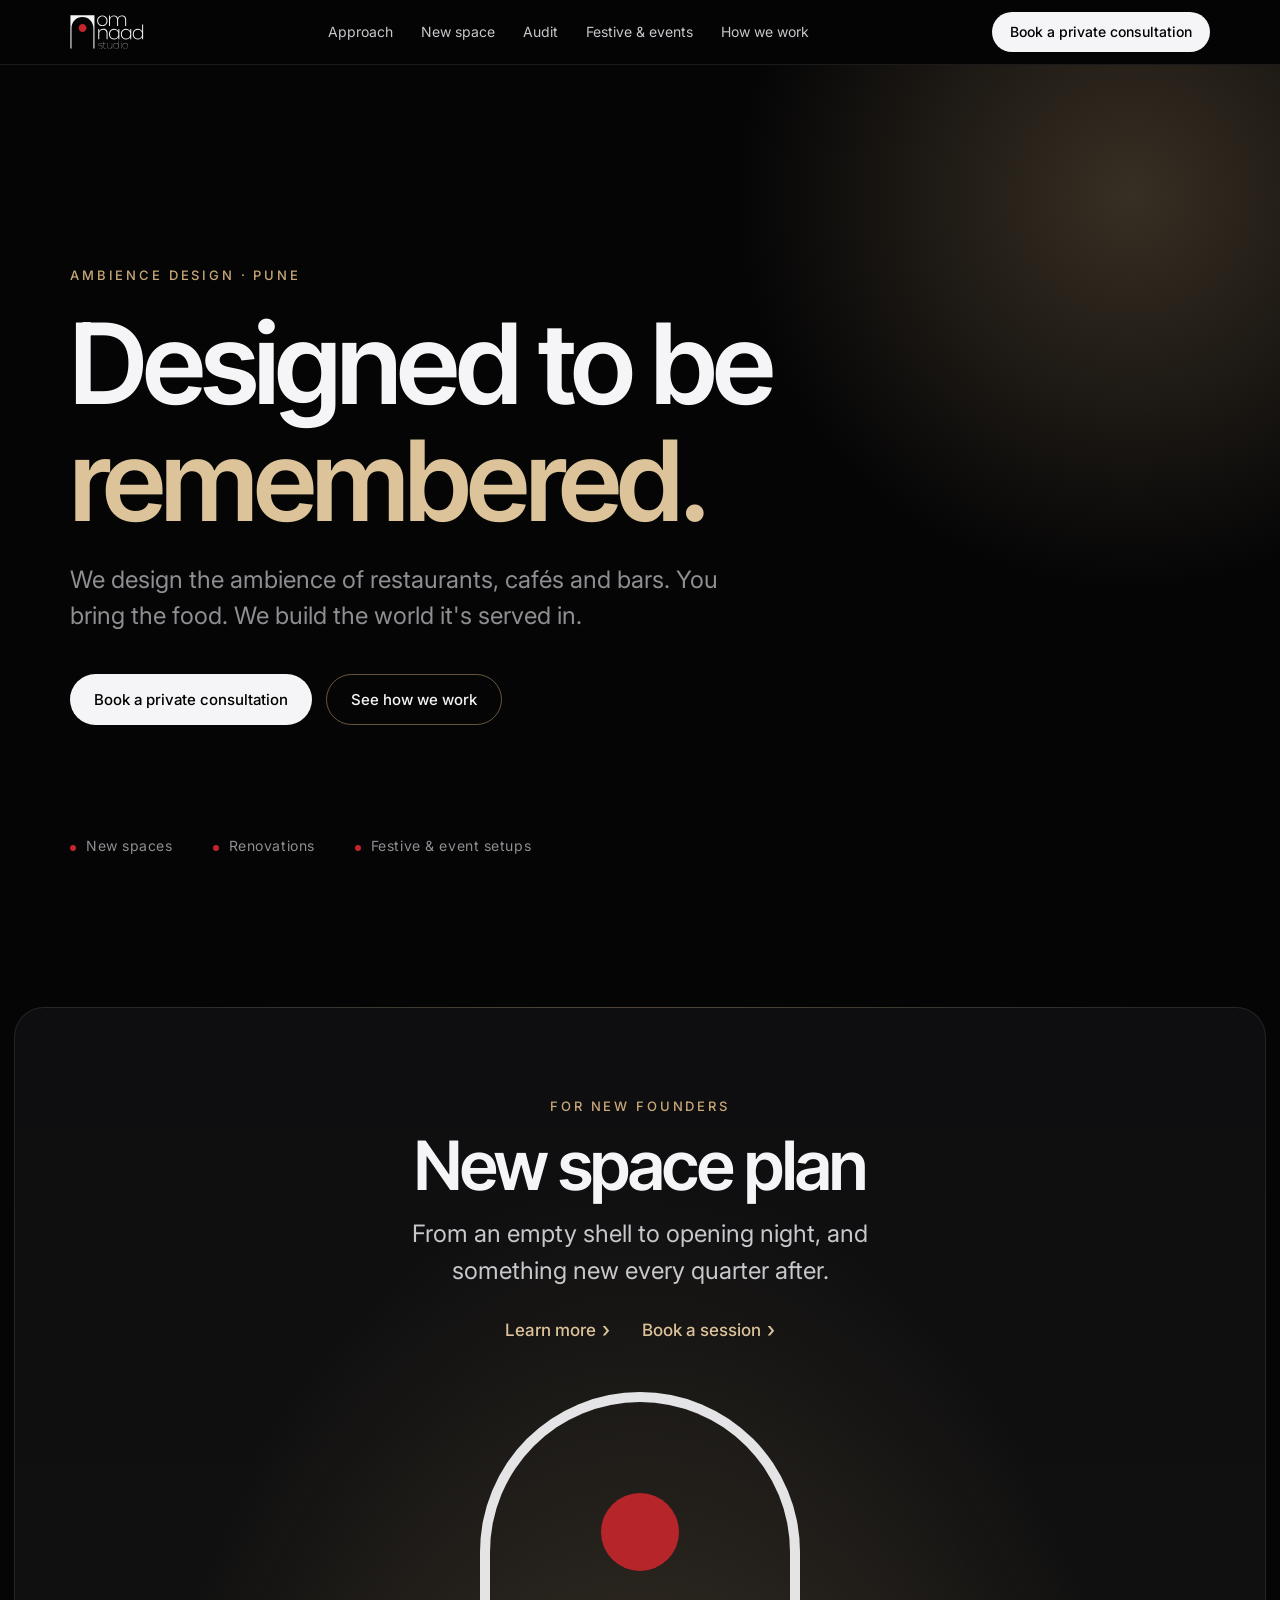
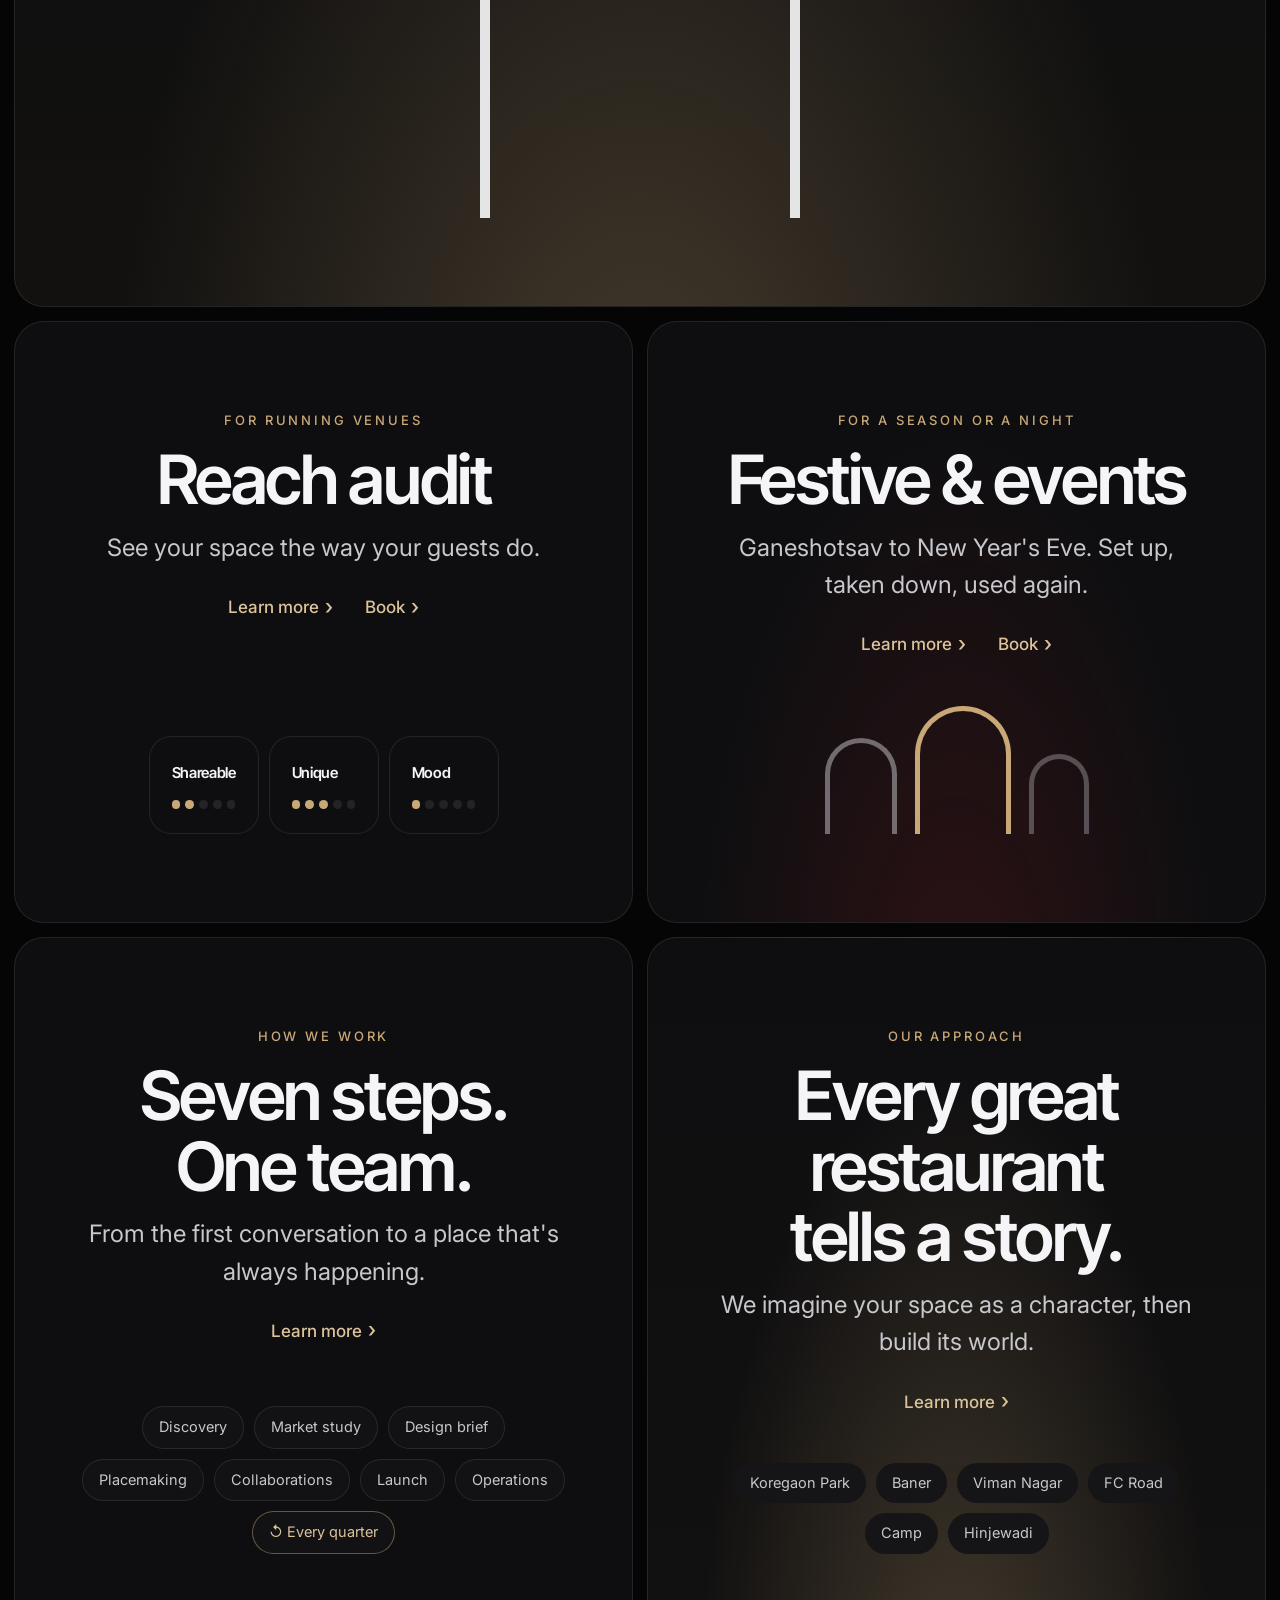
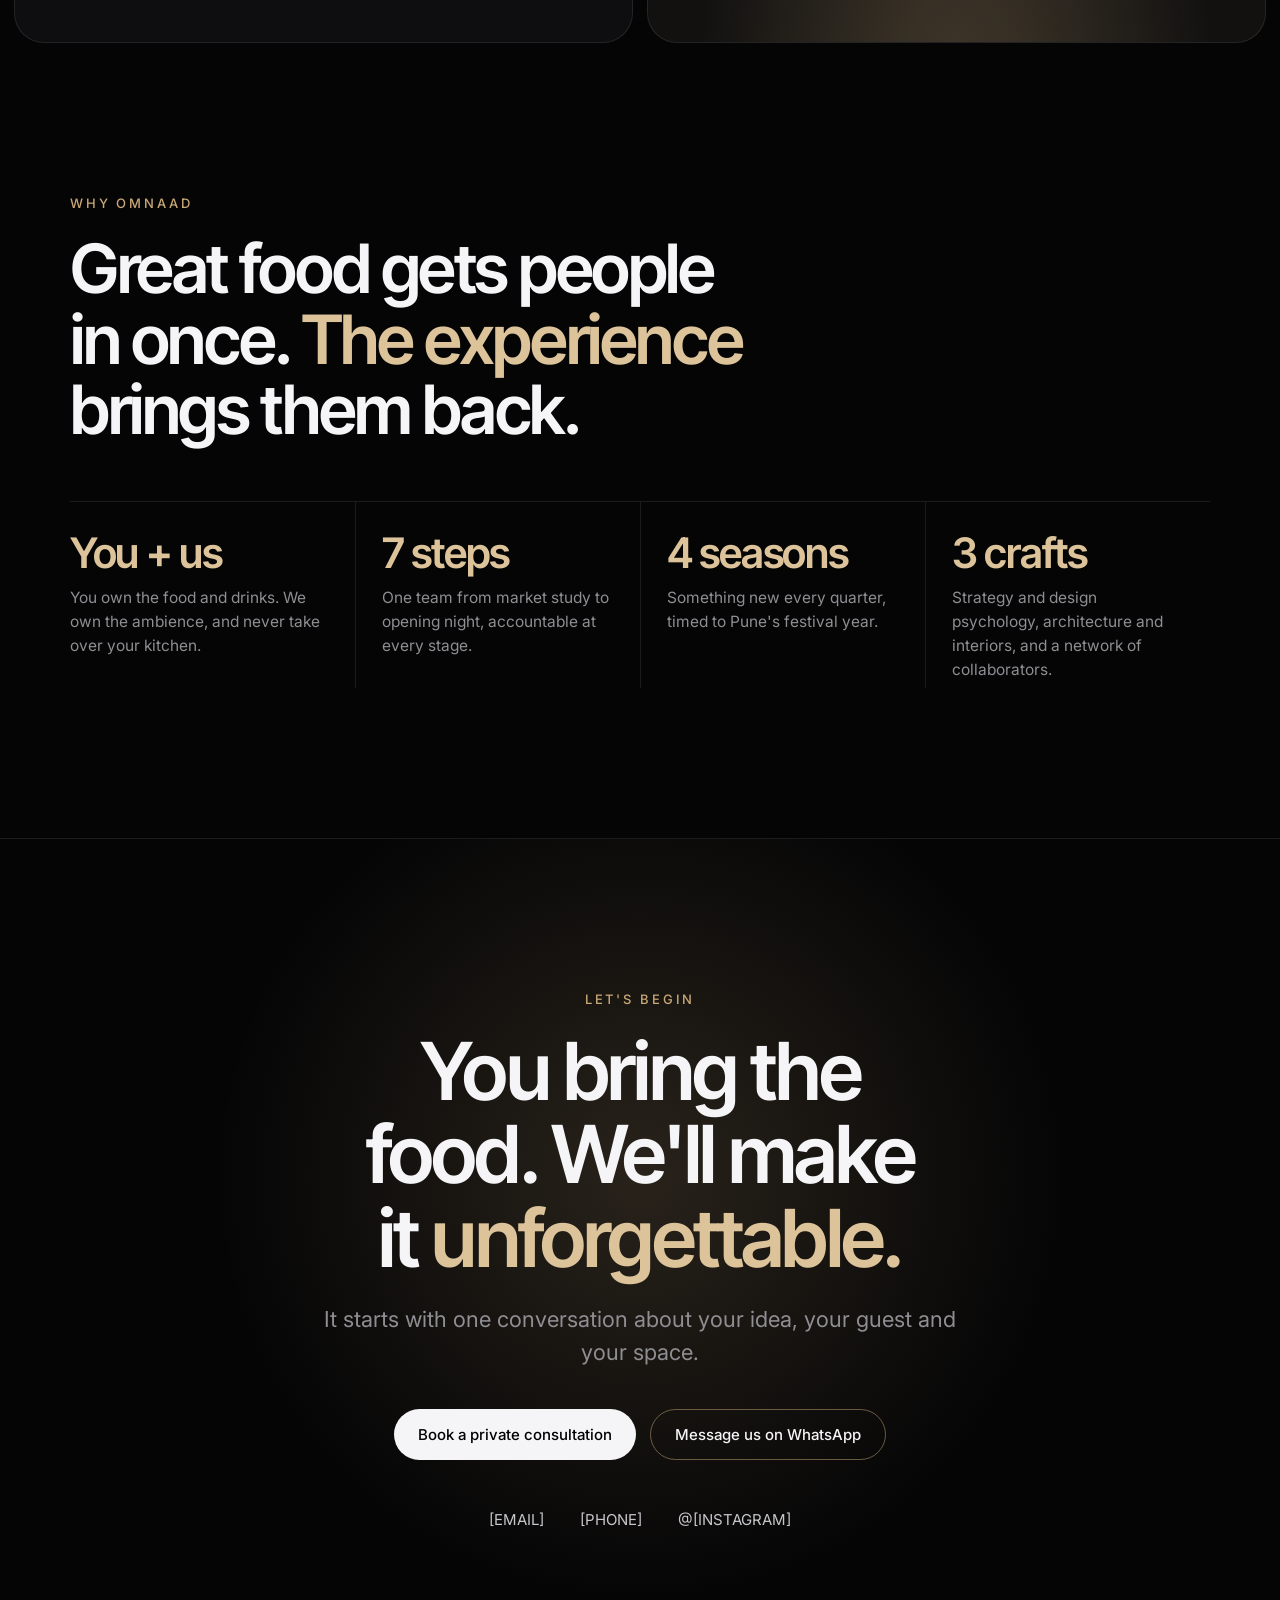
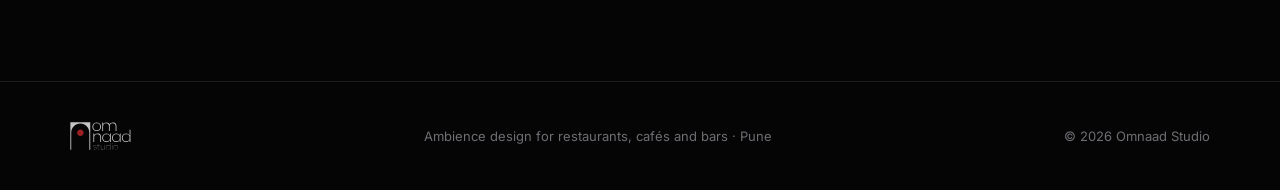
==== commit 715fec84: "Rename discovery session to private consultation Co-Authored-By: Claude Opus 5.5 <noreply@anthropic." ====
--- a/public/index.html
+++ b/public/index.html
@@ -23,7 +23,7 @@
     <a href="index.html" class="logo" aria-label="Omnaad Studio home"><img src="logo.svg" alt="Omnaad Studio" width="74" height="34"></a>
     <nav aria-label="Main"><ul><li><a href="approach.html">Approach</a></li><li><a href="new-space-plan.html">New space</a></li><li><a href="reach-audit.html">Audit</a></li><li><a href="festive-and-events.html">Festive & events</a></li><li><a href="how-we-work.html">How we work</a></li></ul></nav>
     <details class="mnav"><summary>Menu</summary><ul><li><a href="approach.html">Approach</a></li><li><a href="new-space-plan.html">New space</a></li><li><a href="reach-audit.html">Audit</a></li><li><a href="festive-and-events.html">Festive & events</a></li><li><a href="how-we-work.html">How we work</a></li></ul></details>
-    <a href="#contact" class="btn primary small"><span class="cta-long">Book a discovery session</span><span class="cta-short">Book</span></a>
+    <a href="#contact" class="btn primary small"><span class="cta-long">Book a private consultation</span><span class="cta-short">Book</span></a>
   </div>
 </header>
 
@@ -35,7 +35,7 @@
     <h1>Designed to be <span class="gold">remembered.</span></h1>
     <p class="lede">We design the ambience of restaurants, cafés and bars. You bring the food. We build the world it's served in.</p>
     <div class="actions">
-      <a href="#contact" class="btn primary">Book a discovery session</a>
+      <a href="#contact" class="btn primary">Book a private consultation</a>
       <a href="how-we-work.html" class="btn ghost">See how we work</a>
     </div>
     <div class="meta"><span>New spaces</span><span>Renovations</span><span>Festive &amp; event setups</span></div>
@@ -107,7 +107,7 @@
     <h2>You bring the food. We'll make it <span class="gold">unforgettable.</span></h2>
     <p class="lede">It starts with one conversation about your idea, your guest and your space.</p>
     <div class="actions">
-      <a href="mailto:[EMAIL]?subject=Discovery%20session" class="btn primary">Book a discovery session</a>
+      <a href="mailto:[EMAIL]?subject=Private%20consultation" class="btn primary">Book a private consultation</a>
       <a href="https://wa.me/[WHATSAPP_NUMBER]" class="btn ghost">Message us on WhatsApp</a>
     </div>
     <div class="channels">
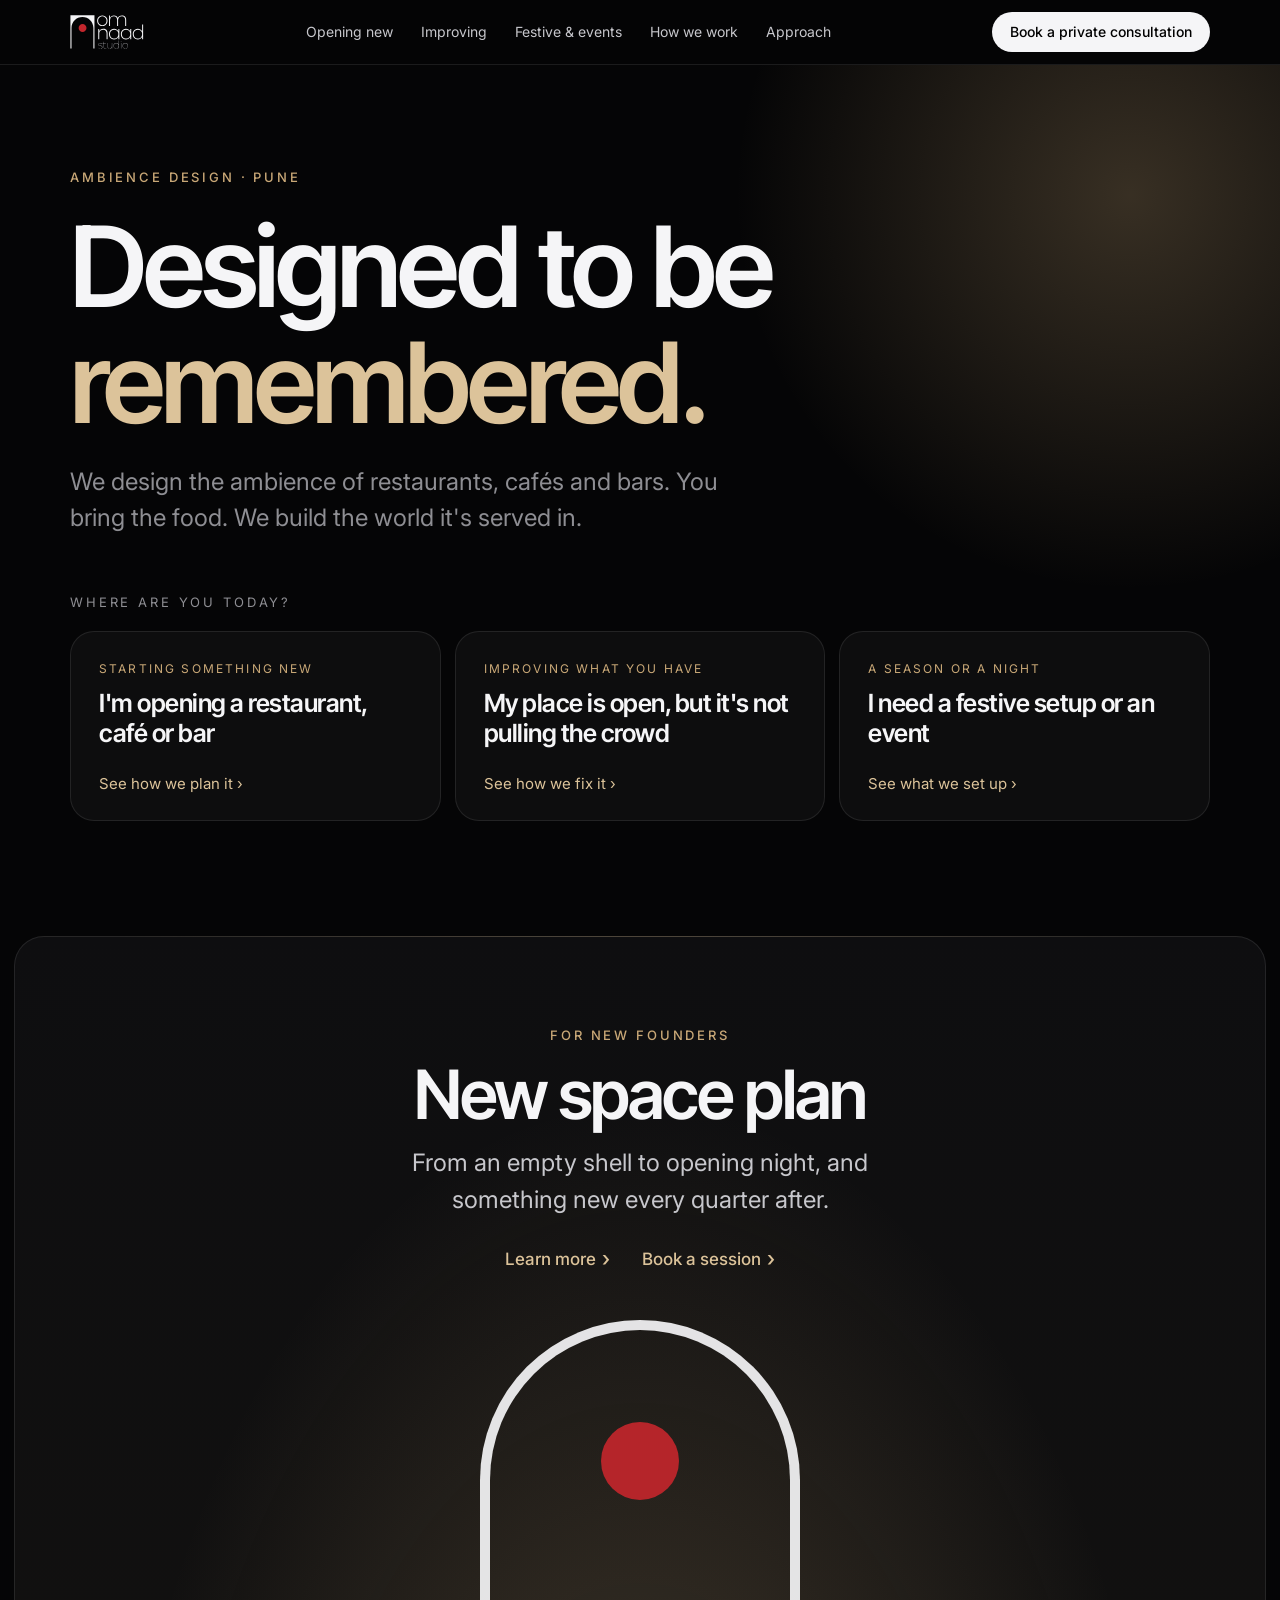
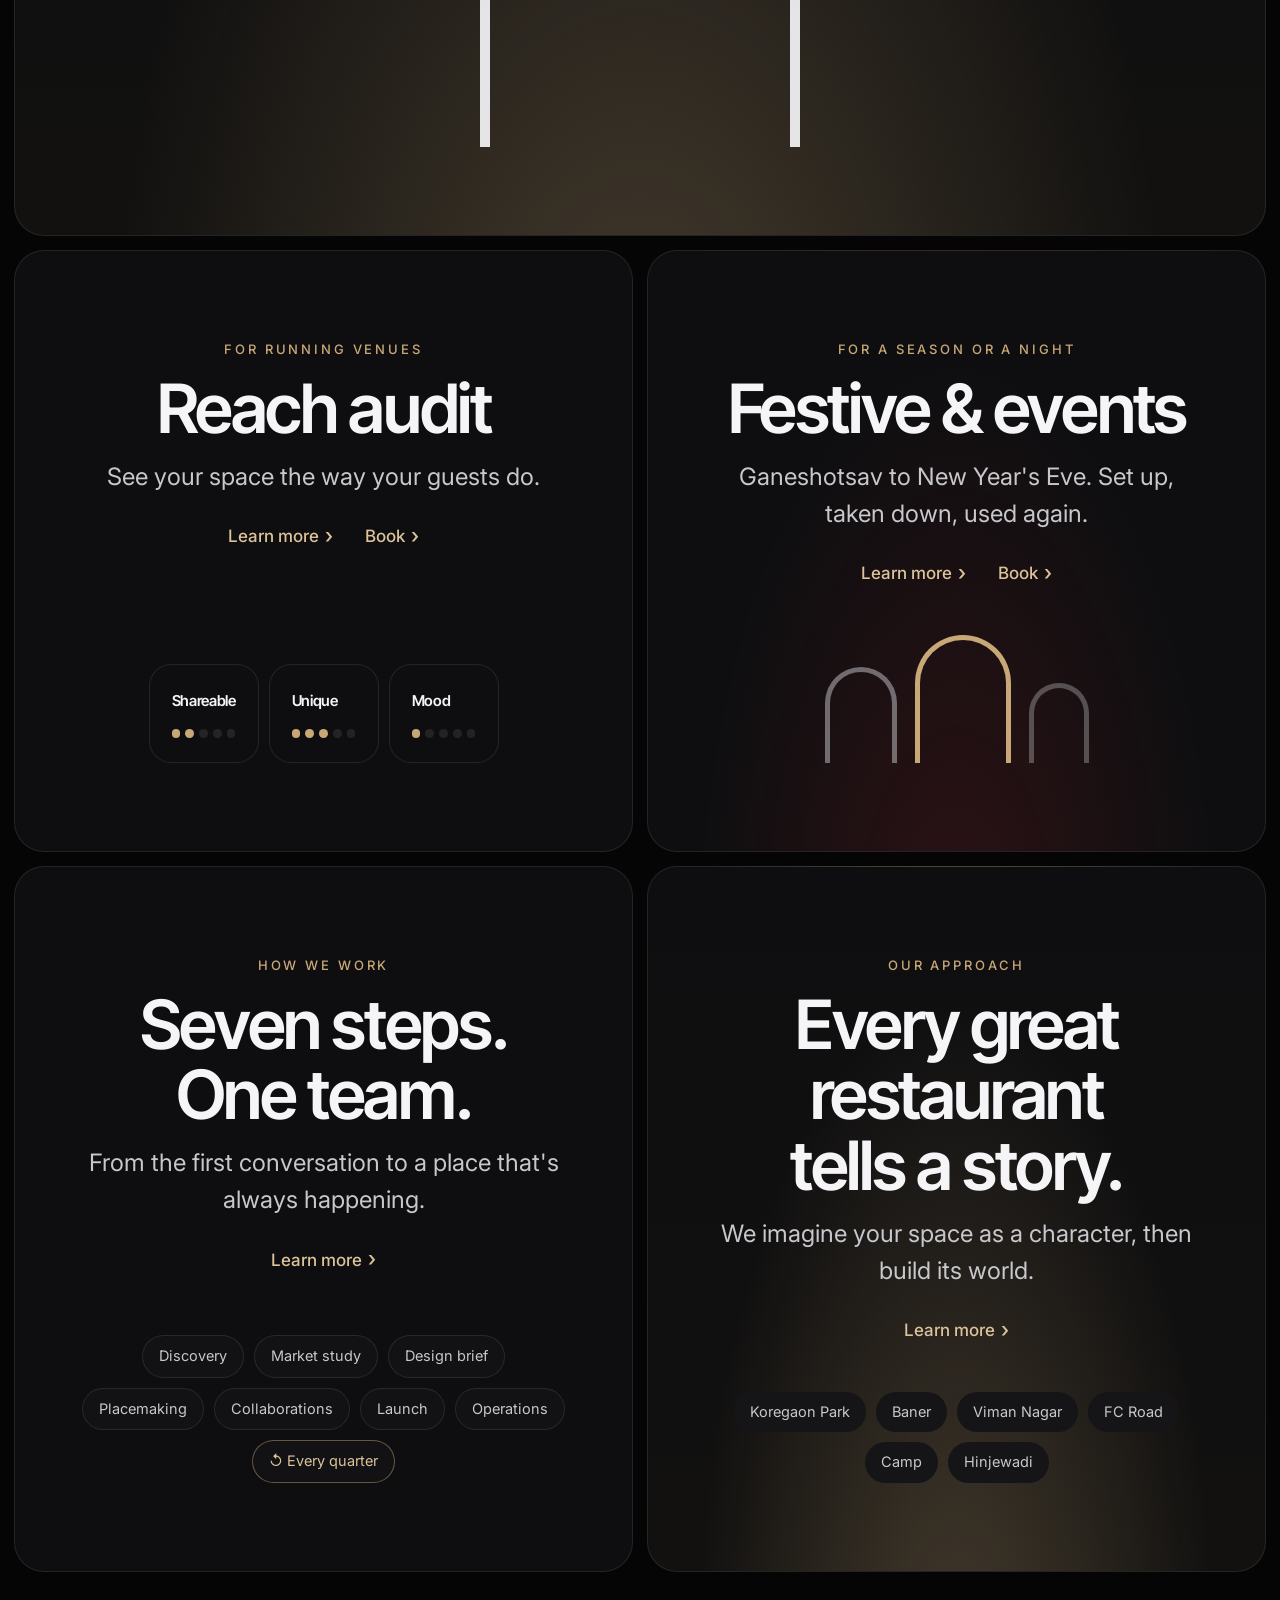
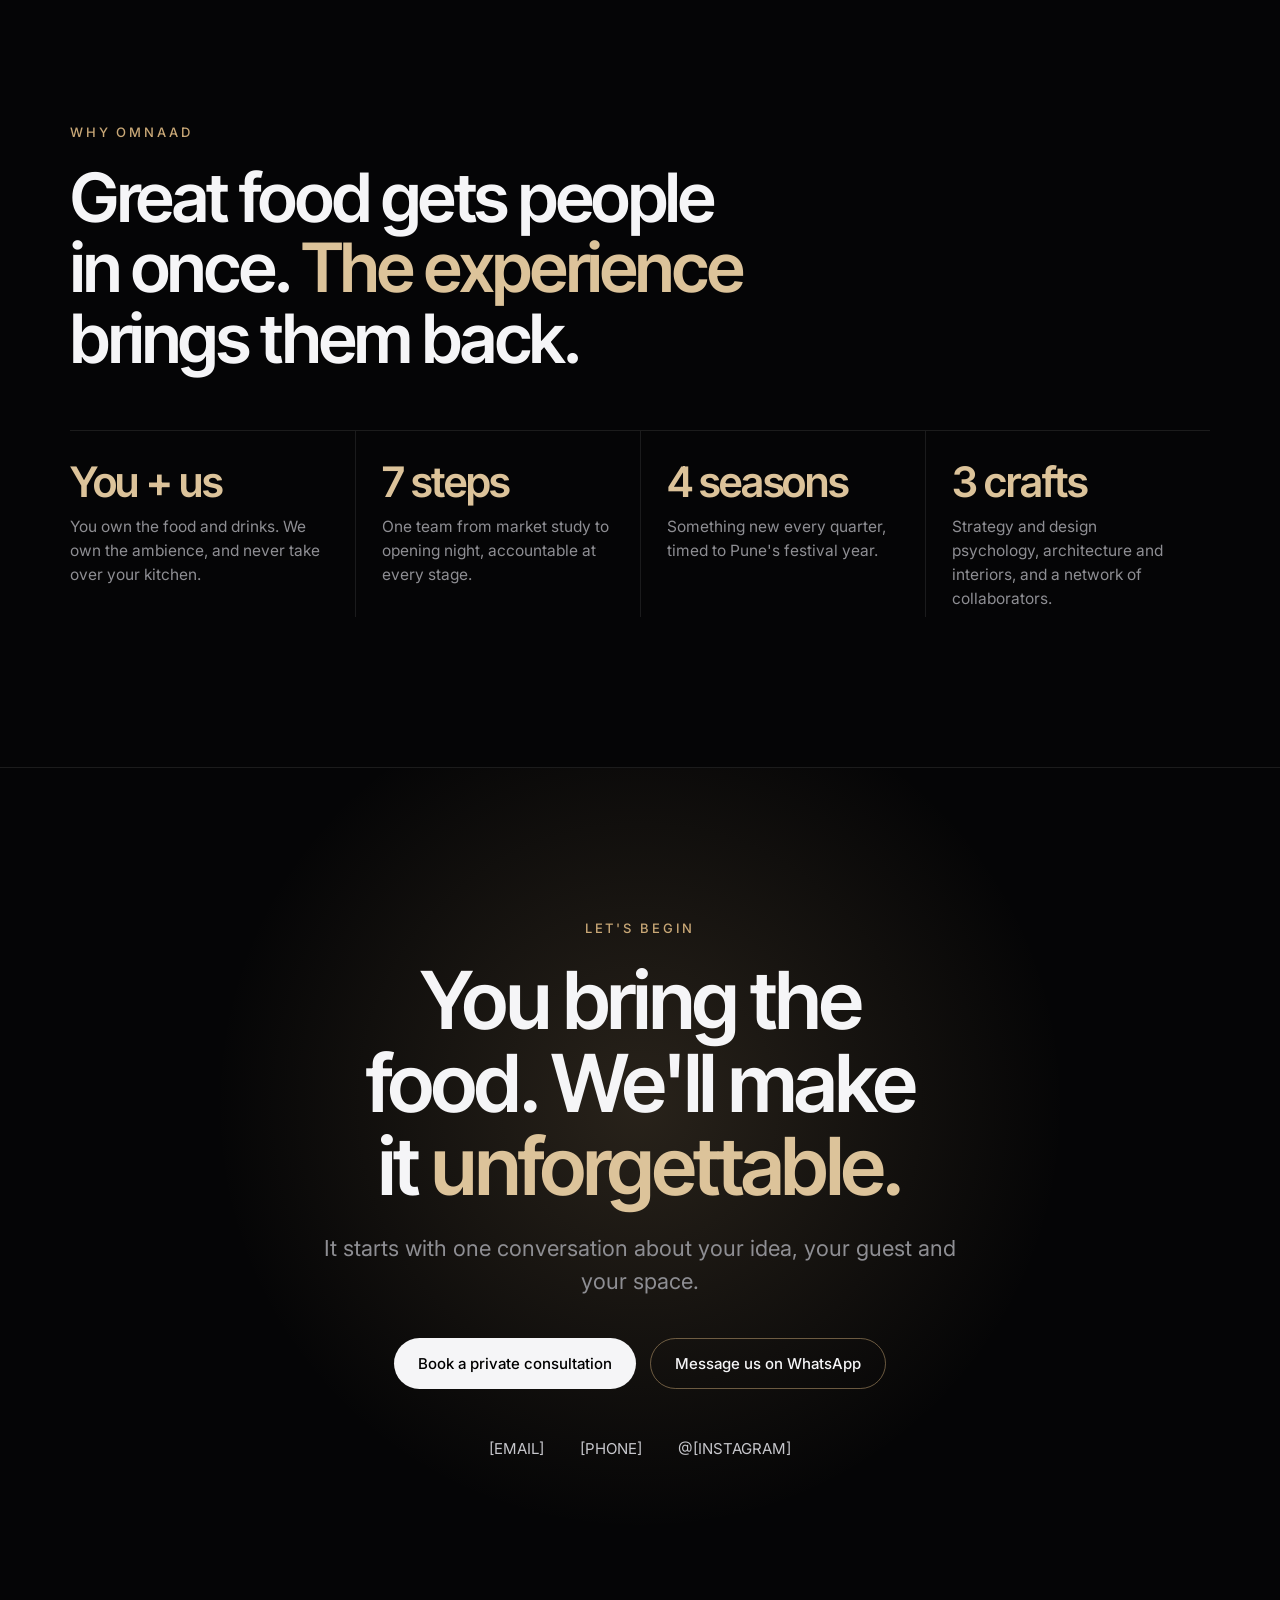
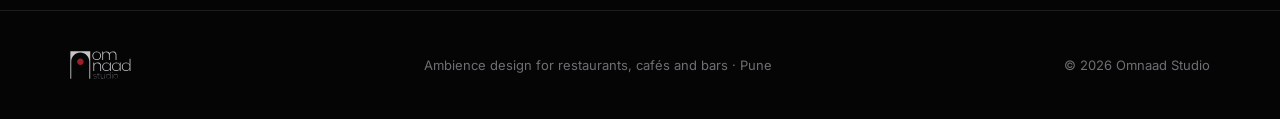
==== commit 28a024b8: "Add three situation buttons under the hero and build out each situation page Each page now explains " ====
--- a/public/index.html
+++ b/public/index.html
@@ -21,8 +21,8 @@
 <header class="nav">
   <div class="wrap">
     <a href="index.html" class="logo" aria-label="Omnaad Studio home"><img src="logo.svg" alt="Omnaad Studio" width="74" height="34"></a>
-    <nav aria-label="Main"><ul><li><a href="approach.html">Approach</a></li><li><a href="new-space-plan.html">New space</a></li><li><a href="reach-audit.html">Audit</a></li><li><a href="festive-and-events.html">Festive & events</a></li><li><a href="how-we-work.html">How we work</a></li></ul></nav>
-    <details class="mnav"><summary>Menu</summary><ul><li><a href="approach.html">Approach</a></li><li><a href="new-space-plan.html">New space</a></li><li><a href="reach-audit.html">Audit</a></li><li><a href="festive-and-events.html">Festive & events</a></li><li><a href="how-we-work.html">How we work</a></li></ul></details>
+    <nav aria-label="Main"><ul><li><a href="new-space-plan.html">Opening new</a></li><li><a href="reach-audit.html">Improving</a></li><li><a href="festive-and-events.html">Festive & events</a></li><li><a href="how-we-work.html">How we work</a></li><li><a href="approach.html">Approach</a></li></ul></nav>
+    <details class="mnav"><summary>Menu</summary><ul><li><a href="new-space-plan.html">Opening new</a></li><li><a href="reach-audit.html">Improving</a></li><li><a href="festive-and-events.html">Festive & events</a></li><li><a href="how-we-work.html">How we work</a></li><li><a href="approach.html">Approach</a></li></ul></details>
     <a href="#contact" class="btn primary small"><span class="cta-long">Book a private consultation</span><span class="cta-short">Book</span></a>
   </div>
 </header>
@@ -34,11 +34,15 @@
     <div class="eyebrow">Ambience design · Pune</div>
     <h1>Designed to be <span class="gold">remembered.</span></h1>
     <p class="lede">We design the ambience of restaurants, cafés and bars. You bring the food. We build the world it's served in.</p>
-    <div class="actions">
-      <a href="#contact" class="btn primary">Book a private consultation</a>
-      <a href="how-we-work.html" class="btn ghost">See how we work</a>
+    <!-- WELCOME VIDEO: when the video is ready, put the file in public/ as welcome.mp4 (and a still as welcome.jpg), then remove the two comment markers around the block below.
+    <div class="video"><video src="welcome.mp4" poster="welcome.jpg" controls playsinline preload="none"></video></div>
+    -->
+    <p class="ask">Where are you today?</p>
+    <div class="paths" role="list">
+      <a role="listitem" class="path" href="new-space-plan.html"><span class="k">Starting something new</span><b>I'm opening a restaurant, café or bar</b><em>See how we plan it ›</em></a>
+      <a role="listitem" class="path" href="reach-audit.html"><span class="k">Improving what you have</span><b>My place is open, but it's not pulling the crowd</b><em>See how we fix it ›</em></a>
+      <a role="listitem" class="path" href="festive-and-events.html"><span class="k">A season or a night</span><b>I need a festive setup or an event</b><em>See what we set up ›</em></a>
     </div>
-    <div class="meta"><span>New spaces</span><span>Renovations</span><span>Festive &amp; event setups</span></div>
   </div>
 </section>
 
--- a/public/styles.css
+++ b/public/styles.css
@@ -40,7 +40,7 @@
 @media (max-width:900px){.nav ul{display:none}}
 
 /* hero */
-.hero{position:relative;overflow:hidden;padding-block:clamp(110px,16vw,200px) clamp(90px,12vw,150px)}
+.hero{position:relative;overflow:hidden;padding-block:clamp(64px,8vw,112px) clamp(72px,9vw,120px)}
 .hero::before{content:"";position:absolute;width:900px;height:900px;right:-300px;top:-320px;background:radial-gradient(circle,rgba(201,168,119,.26),rgba(201,168,119,0) 62%);pointer-events:none}
 .hero .wrap{position:relative}
 .hero h1{max-width:11ch}
@@ -287,3 +287,34 @@
 @media (max-width:900px){.mnav{display:block;margin-left:auto}}
 @media (max-width:520px){.nav .cta-long{display:none}.nav .cta-short{display:inline}}
 .nav .mnav ul{gap:2px;display:grid}
+
+/* situation paths under the hero */
+.ask{margin-top:56px;font-size:13px;letter-spacing:.22em;text-transform:uppercase;color:var(--muted)}
+.paths{display:grid;grid-template-columns:repeat(3,minmax(0,1fr));gap:14px;margin-top:18px}
+@media (max-width:900px){.paths{grid-template-columns:1fr}}
+.path{display:flex;flex-direction:column;gap:10px;padding:28px 28px 24px;border-radius:24px;background:rgba(255,255,255,.035);border:1px solid var(--line);text-decoration:none;transition:border-color .2s,background .2s,transform .2s;min-height:190px}
+.path:hover{border-color:rgba(201,168,119,.55);background:rgba(201,168,119,.07);transform:translateY(-2px)}
+.path .k{font-size:12px;letter-spacing:.18em;text-transform:uppercase;color:var(--gold)}
+.path b{font-family:var(--display);font-size:clamp(21px,2vw,25px);font-weight:600;letter-spacing:-.02em;line-height:1.2}
+.path em{font-style:normal;color:var(--gold-hi);font-size:15px;margin-top:auto}
+.video{margin-top:40px;border-radius:24px;overflow:hidden;border:1px solid var(--line);aspect-ratio:16/9;max-width:880px;background:var(--raise)}
+.video video{width:100%;height:100%;object-fit:cover;display:block}
+
+/* examples */
+.examples{display:grid;grid-template-columns:repeat(3,minmax(0,1fr));gap:18px;margin-top:56px}
+@media (max-width:900px){.examples{grid-template-columns:1fr}}
+.example{padding:32px 30px;border-radius:24px;background:var(--raise);border:1px solid var(--line);display:flex;flex-direction:column;gap:12px}
+.example .where{font-size:12.5px;letter-spacing:.16em;text-transform:uppercase;color:var(--gold)}
+.example p{color:var(--muted);font-size:16px}
+.note{margin-top:20px;font-size:14px;color:#6E6E73}
+
+/* faq */
+.faqwrap{display:grid;grid-template-columns:4fr 7fr;gap:clamp(32px,6vw,88px);align-items:start}
+@media (max-width:900px){.faqwrap{grid-template-columns:1fr}}
+.faq{border-top:1px solid var(--line)}
+.faq details{border-bottom:1px solid var(--line)}
+.faq summary{list-style:none;cursor:pointer;display:flex;justify-content:space-between;gap:20px;padding:24px 0;font-family:var(--display);font-size:clamp(19px,1.9vw,22px);font-weight:500;letter-spacing:-.015em}
+.faq summary::-webkit-details-marker{display:none}
+.faq summary::after{content:"+";color:var(--gold);font-weight:300;font-size:26px;line-height:1;transition:transform .2s}
+.faq details[open] summary::after{transform:rotate(45deg)}
+.faq details p{color:var(--muted);font-size:16.5px;padding:0 40px 26px 0;max-width:62ch}
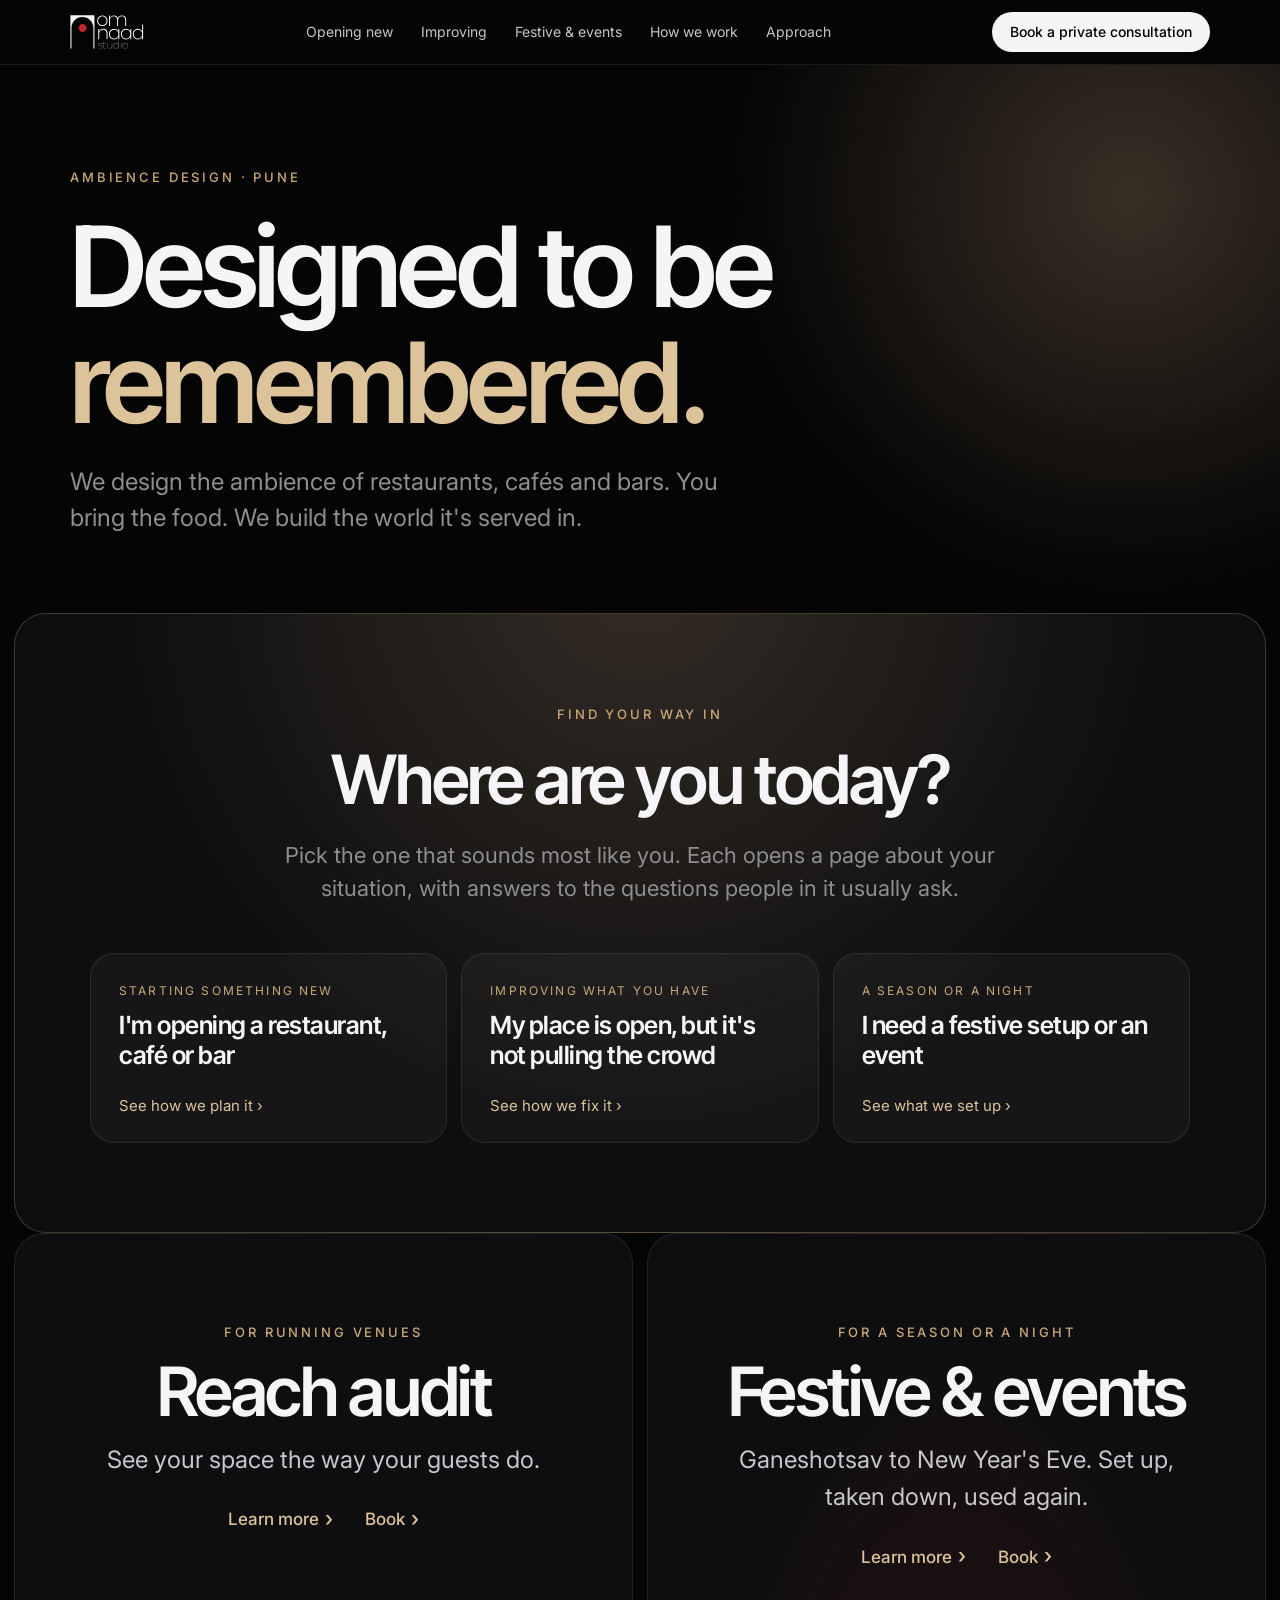
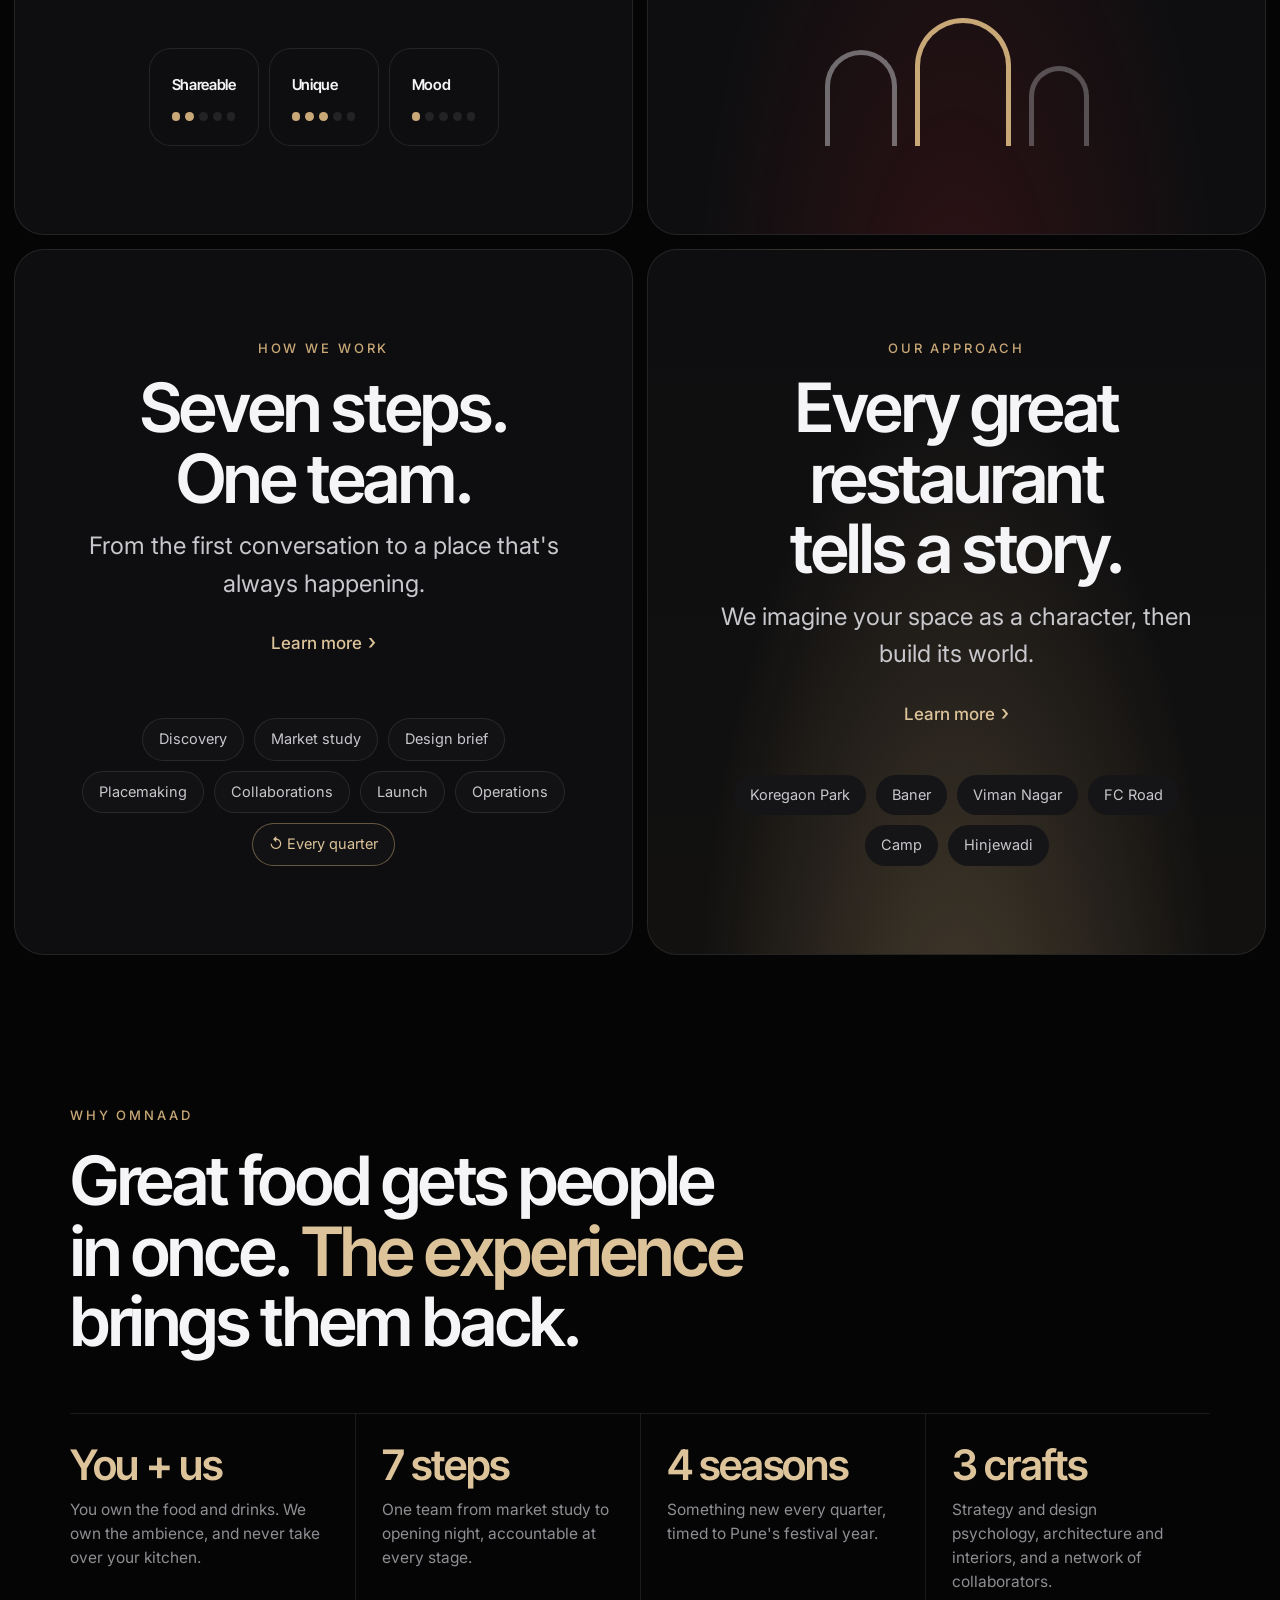
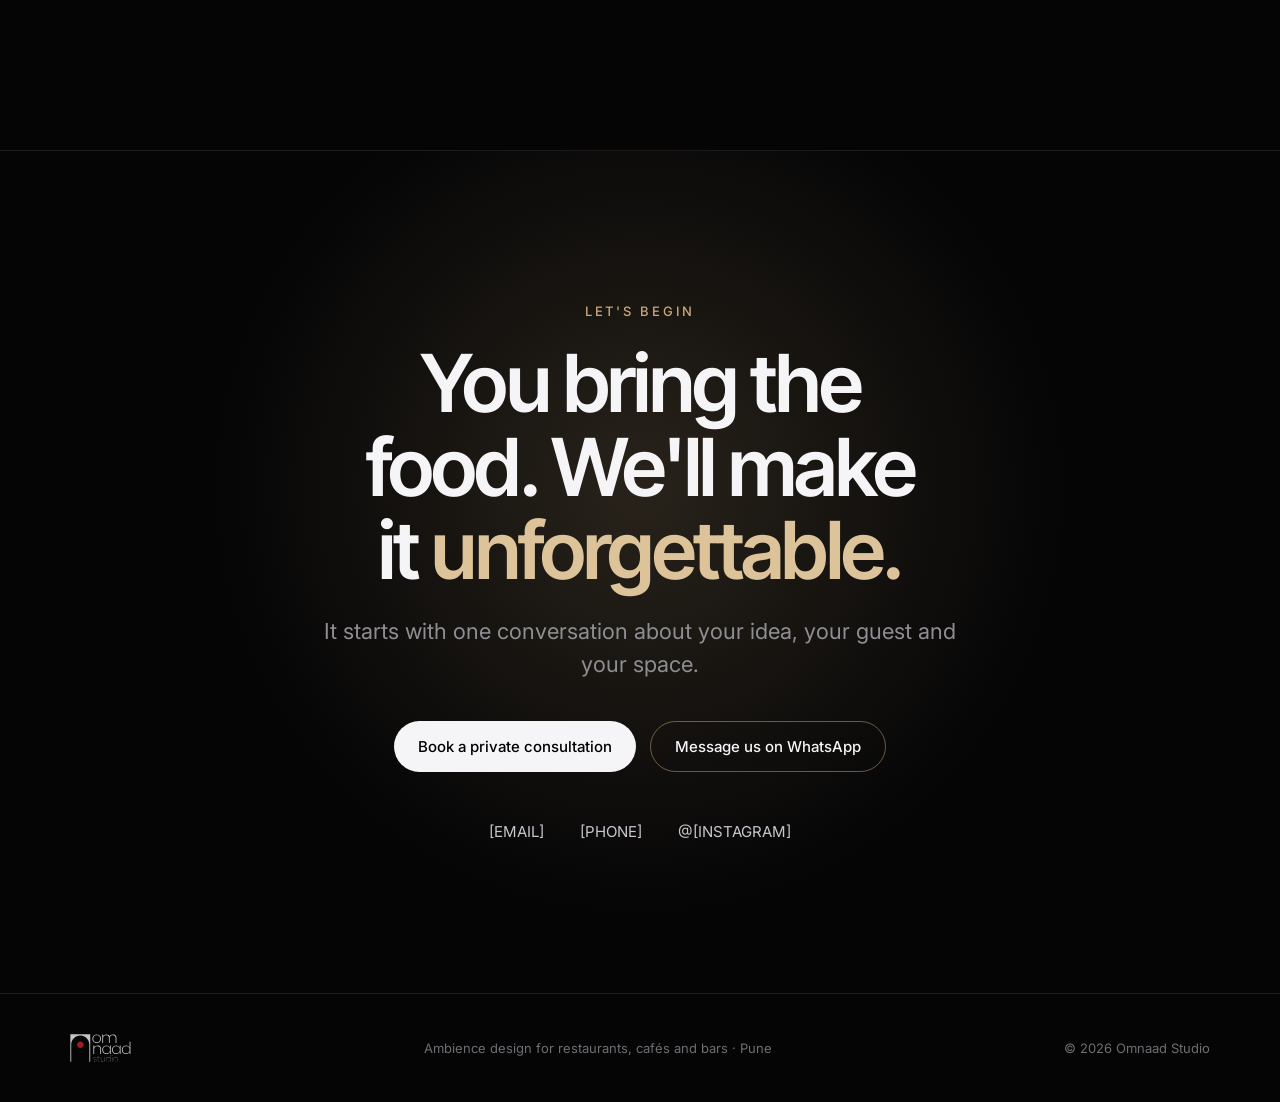
==== commit 08a1199a: "Give "Where are you today?" its own section in place of the new-founders tile Co-Authored-By: Claude" ====
--- a/public/index.html
+++ b/public/index.html
@@ -37,23 +37,25 @@
     <!-- WELCOME VIDEO: when the video is ready, put the file in public/ as welcome.mp4 (and a still as welcome.jpg), then remove the two comment markers around the block below.
     <div class="video"><video src="welcome.mp4" poster="welcome.jpg" controls playsinline preload="none"></video></div>
     -->
-    <p class="ask">Where are you today?</p>
-    <div class="paths" role="list">
+  </div>
+</section>
+
+<section class="where" id="where">
+  <div class="wrap">
+    <div class="where-panel">
+      <div class="eyebrow">Find your way in</div>
+      <h2>Where are you today?</h2>
+      <p class="lede">Pick the one that sounds most like you. Each opens a page about your situation, with answers to the questions people in it usually ask.</p>
+      <div class="paths" role="list">
       <a role="listitem" class="path" href="new-space-plan.html"><span class="k">Starting something new</span><b>I'm opening a restaurant, café or bar</b><em>See how we plan it ›</em></a>
       <a role="listitem" class="path" href="reach-audit.html"><span class="k">Improving what you have</span><b>My place is open, but it's not pulling the crowd</b><em>See how we fix it ›</em></a>
       <a role="listitem" class="path" href="festive-and-events.html"><span class="k">A season or a night</span><b>I need a festive setup or an event</b><em>See what we set up ›</em></a>
+    </div>
     </div>
   </div>
 </section>
 
 <section class="tiles" aria-label="What we offer">
-  <div class="tile big warm">
-    <div class="eyebrow">For new founders</div>
-    <h2>New space plan</h2>
-    <p class="tagline">From an empty shell to opening night, and something new every quarter after.</p>
-    <div class="links"><a class="more" href="new-space-plan.html">Learn more</a><a class="more" href="#contact">Book a session</a></div>
-    <div class="art"><div class="arch" aria-hidden="true"></div></div>
-  </div>
   <div class="row">
     <div class="tile">
       <div class="eyebrow">For running venues</div>
--- a/public/styles.css
+++ b/public/styles.css
@@ -318,3 +318,14 @@
 .faq summary::after{content:"+";color:var(--gold);font-weight:300;font-size:26px;line-height:1;transition:transform .2s}
 .faq details[open] summary::after{transform:rotate(45deg)}
 .faq details p{color:var(--muted);font-size:16.5px;padding:0 40px 26px 0;max-width:62ch}
+
+/* where are you today: its own section */
+section.where{padding-block:clamp(24px,4vw,48px) clamp(40px,6vw,72px);border-top:0}
+.where-panel{border-radius:32px;border:1px solid rgba(201,168,119,.28);background:radial-gradient(ellipse at 50% -10%,rgba(201,168,119,.20),rgba(201,168,119,0) 60%),var(--raise);padding:clamp(48px,7vw,96px) clamp(22px,5vw,64px);text-align:center;display:flex;flex-direction:column;align-items:center}
+.where-panel h2{margin:0 auto;max-width:none}
+.where-panel .lede{text-align:center;max-width:52ch}
+.where-panel .paths{margin-top:48px;width:100%;text-align:left}
+.hero{padding-bottom:clamp(48px,6vw,80px)}
+section.where{padding-block:0 0}
+section.where .wrap{max-width:none;padding-left:max(14px, env(safe-area-inset-left,0px));padding-right:max(14px, env(safe-area-inset-right,0px))}
+section.where .paths{max-width:1100px}
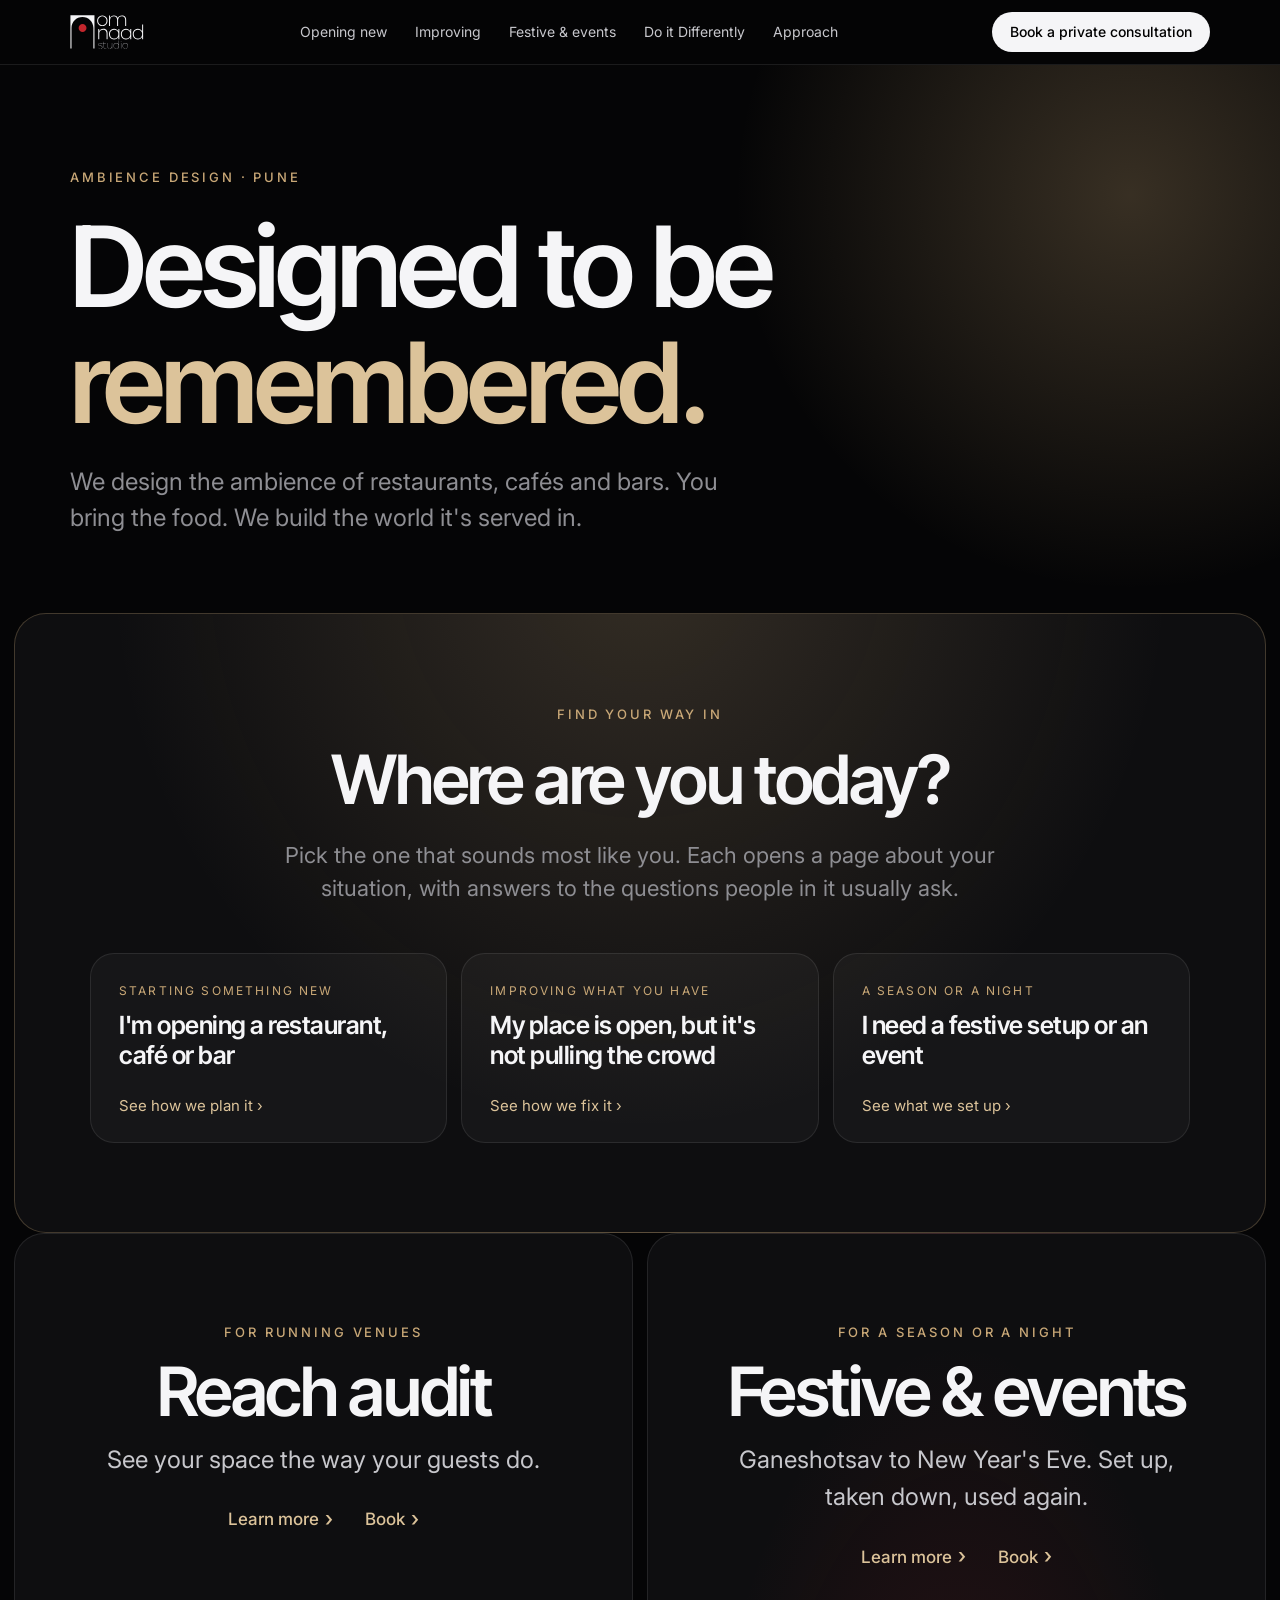
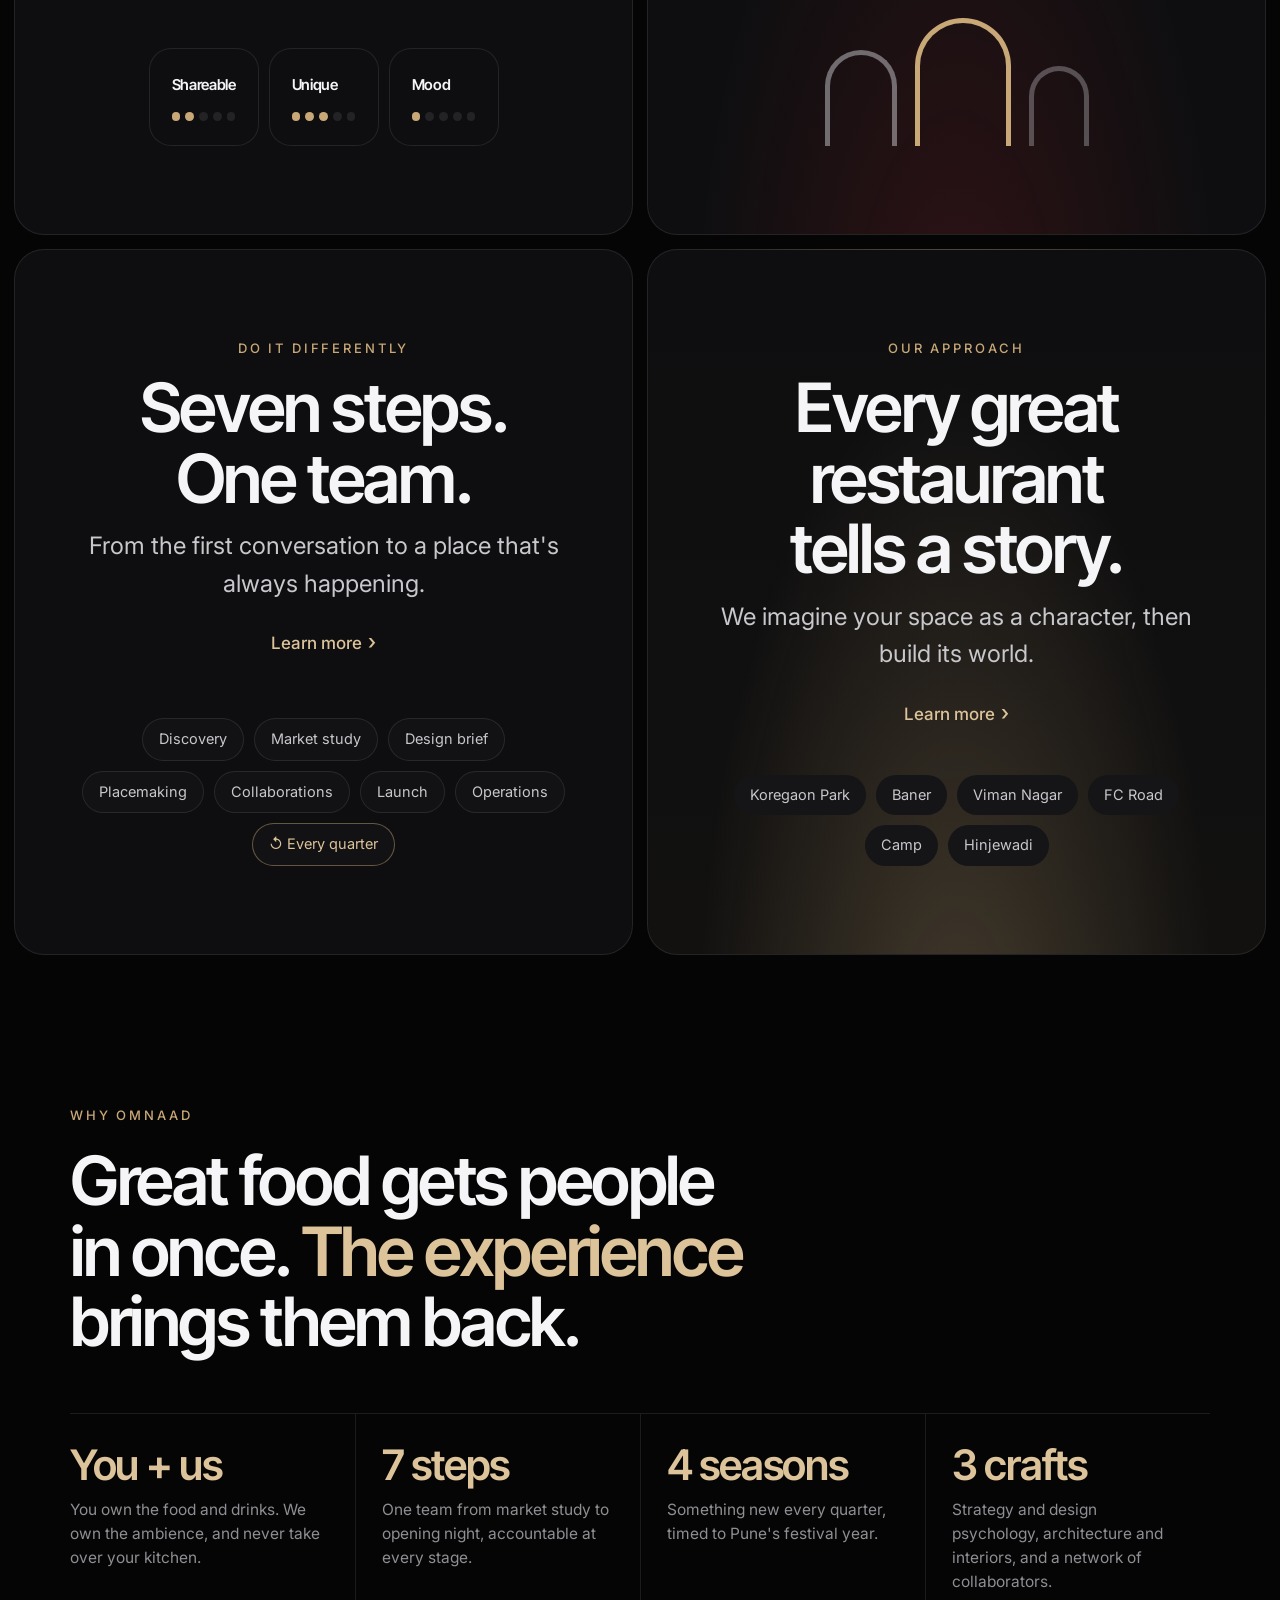
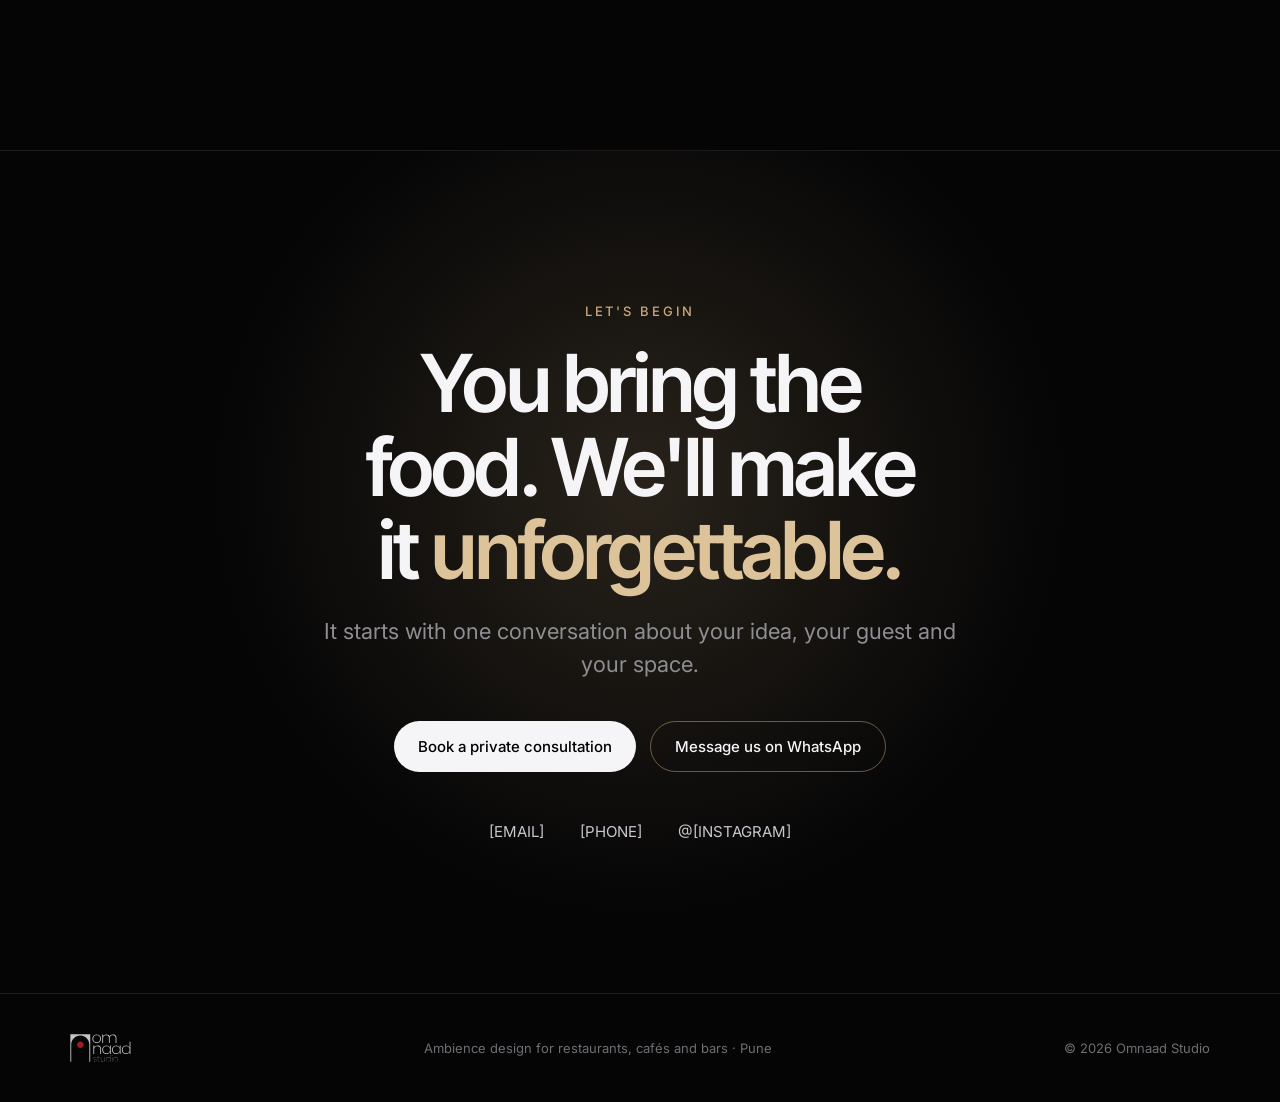
==== commit 79180554: "Rename "How we work" to "Do it Differently"; keep the top menu on one line Co-Authored-By: Claude Op" ====
--- a/public/index.html
+++ b/public/index.html
@@ -21,8 +21,8 @@
 <header class="nav">
   <div class="wrap">
     <a href="index.html" class="logo" aria-label="Omnaad Studio home"><img src="logo.svg" alt="Omnaad Studio" width="74" height="34"></a>
-    <nav aria-label="Main"><ul><li><a href="new-space-plan.html">Opening new</a></li><li><a href="reach-audit.html">Improving</a></li><li><a href="festive-and-events.html">Festive & events</a></li><li><a href="how-we-work.html">How we work</a></li><li><a href="approach.html">Approach</a></li></ul></nav>
-    <details class="mnav"><summary>Menu</summary><ul><li><a href="new-space-plan.html">Opening new</a></li><li><a href="reach-audit.html">Improving</a></li><li><a href="festive-and-events.html">Festive & events</a></li><li><a href="how-we-work.html">How we work</a></li><li><a href="approach.html">Approach</a></li></ul></details>
+    <nav aria-label="Main"><ul><li><a href="new-space-plan.html">Opening new</a></li><li><a href="reach-audit.html">Improving</a></li><li><a href="festive-and-events.html">Festive & events</a></li><li><a href="how-we-work.html">Do it Differently</a></li><li><a href="approach.html">Approach</a></li></ul></nav>
+    <details class="mnav"><summary>Menu</summary><ul><li><a href="new-space-plan.html">Opening new</a></li><li><a href="reach-audit.html">Improving</a></li><li><a href="festive-and-events.html">Festive & events</a></li><li><a href="how-we-work.html">Do it Differently</a></li><li><a href="approach.html">Approach</a></li></ul></details>
     <a href="#contact" class="btn primary small"><span class="cta-long">Book a private consultation</span><span class="cta-short">Book</span></a>
   </div>
 </header>
@@ -78,7 +78,7 @@
   </div>
   <div class="row">
     <div class="tile">
-      <div class="eyebrow">How we work</div>
+      <div class="eyebrow">Do it Differently</div>
       <h2>Seven steps. One team.</h2>
       <p class="tagline">From the first conversation to a place that's always happening.</p>
       <div class="links"><a class="more" href="how-we-work.html">Learn more</a></div>
--- a/public/styles.css
+++ b/public/styles.css
@@ -329,3 +329,5 @@
 section.where{padding-block:0 0}
 section.where .wrap{max-width:none;padding-left:max(14px, env(safe-area-inset-left,0px));padding-right:max(14px, env(safe-area-inset-right,0px))}
 section.where .paths{max-width:1100px}
+.nav ul a{white-space:nowrap}
+@media (max-width:1100px){.nav nav[aria-label="Main"] ul{display:none}.mnav{display:block;margin-left:auto}}
